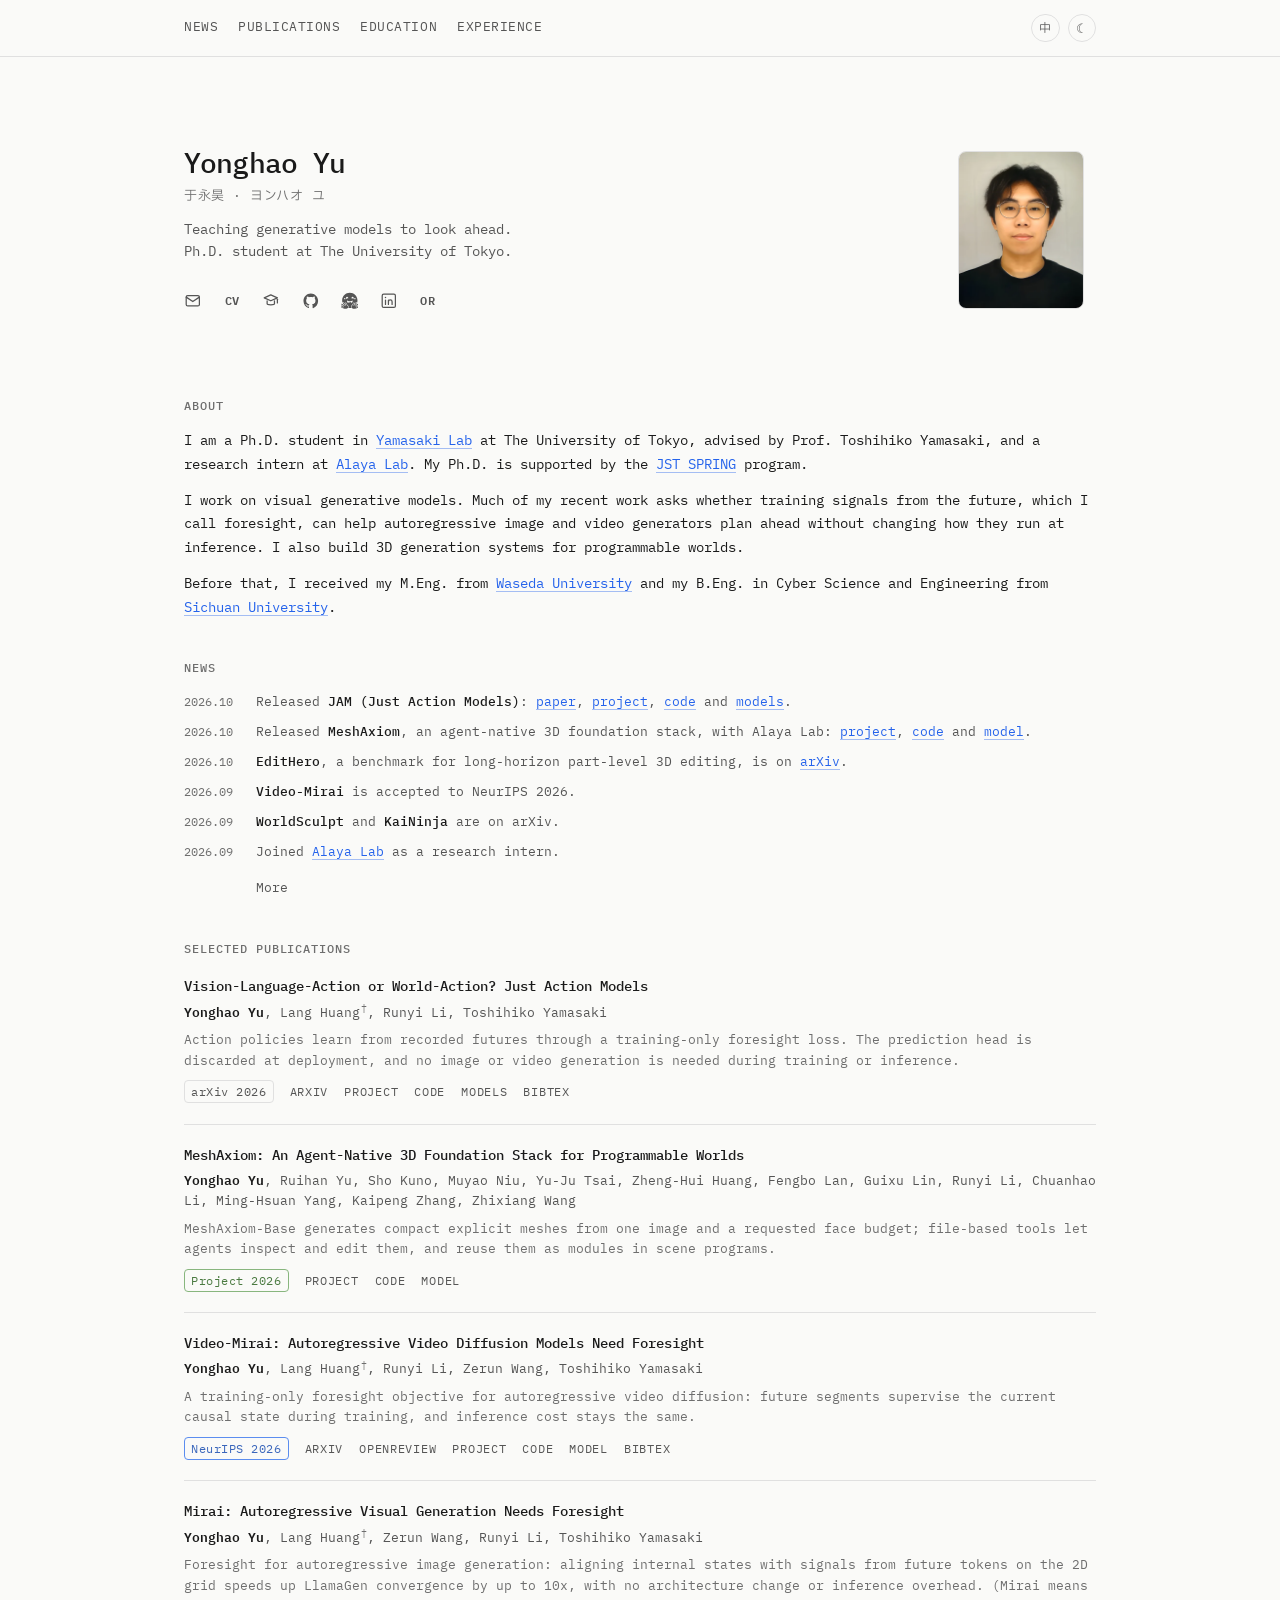
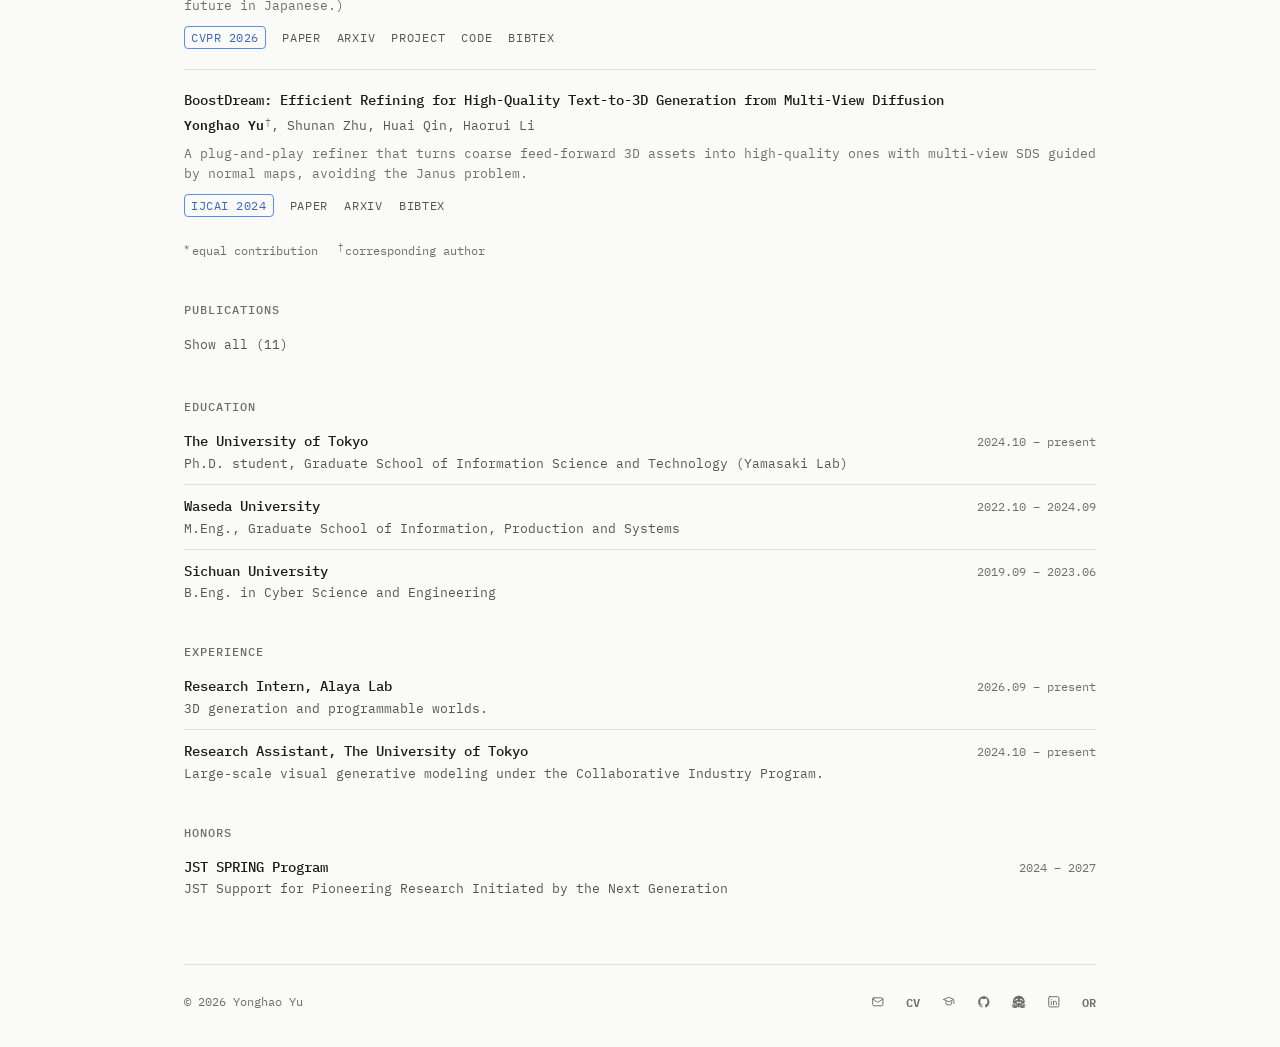
==== index.html @ 9832b2e3 "Update CV with JAM and website link, add LinkedIn and simplify navigation" ====
<!doctype html>
<html lang="en">
<head>
  <meta charset="utf-8">
  <meta name="viewport" content="width=device-width, initial-scale=1">
  <meta name="format-detection" content="telephone=no">
  <title data-zh="于永昊 Yonghao Yu">Yonghao Yu</title>
  <meta name="description" content="Ph.D. student at The University of Tokyo. Visual generative models: autoregressive image and video generation with foresight, and 3D generation." data-zh="东京大学博士生，研究视觉生成模型：带 foresight 的自回归图像与视频生成，以及 3D 生成。">
  <meta name="theme-color" content="#fafaf8">
  <script>
    /* Pre-paint: theme and language are applied before the first render, so neither flashes.
       Language: English by default; ?lang=zh or ?lang=en overrides and is remembered. */
    (function (root, w) {
      var store = null;
      try { store = w.localStorage; } catch (e) {}
      function get(k) { try { return store ? store.getItem(k) : null; } catch (e) { return null; } }
      function put(k, v) { try { if (store) store.setItem(k, v); } catch (e) {} }
      root.classList.add('js');
      var theme = get('theme');
      if (theme !== 'dark' && theme !== 'light') {
        theme = w.matchMedia && w.matchMedia('(prefers-color-scheme: dark)').matches ? 'dark' : 'light';
      }
      root.setAttribute('data-theme', theme);
      var tc = document.querySelector('meta[name="theme-color"]');
      if (tc) tc.setAttribute('content', theme === 'dark' ? '#121212' : '#fafaf8');
      function swap(el, attr) {
        if (!el || !el.hasAttribute('data-zh')) return null;
        if (!el.hasAttribute('data-en')) el.setAttribute('data-en', attr ? el.getAttribute(attr) : el.textContent);
        return el;
      }
      function applyLang(l) {
        l = l === 'zh' ? 'zh' : 'en';
        root.setAttribute('data-lang', l);
        root.setAttribute('lang', l === 'zh' ? 'zh-Hans' : 'en');
        var title = swap(document.querySelector('title'));
        if (title) document.title = title.getAttribute('data-' + l);
        var desc = swap(document.querySelector('meta[name="description"]'), 'content');
        if (desc) desc.setAttribute('content', desc.getAttribute('data-' + l));
        if (l === 'zh' && !document.getElementById('font-zh')) {
          var link = document.createElement('link');
          link.id = 'font-zh';
          link.rel = 'stylesheet';
          link.href = 'https://fonts.googleapis.com/css2?family=Noto+Sans+SC:wght@400;500&display=swap';
          document.head.appendChild(link);
        }
        return l;
      }
      var q = null;
      try { q = new URLSearchParams(w.location.search).get('lang'); } catch (e) {}
      if (q === 'zh' || q === 'en') put('lang', q);
      applyLang(q === 'zh' || q === 'en' ? q : get('lang'));
      w.__site = { get: get, put: put, applyLang: applyLang };
    })(document.documentElement, window);
  </script>
  <meta name="author" content="Yonghao Yu">
  <link rel="canonical" href="https://y0urOy.github.io/">
  <link rel="alternate" hreflang="en" href="https://y0urOy.github.io/">
  <link rel="alternate" hreflang="zh-Hans" href="https://y0urOy.github.io/?lang=zh">
  <link rel="alternate" hreflang="x-default" href="https://y0urOy.github.io/">
  <meta property="og:type" content="profile">
  <meta property="profile:first_name" content="Yonghao">
  <meta property="profile:last_name" content="Yu">
  <meta property="og:site_name" content="Yonghao Yu">
  <meta property="og:title" content="Yonghao Yu">
  <meta property="og:description" content="Ph.D. student at The University of Tokyo. Visual generative models: autoregressive image and video generation with foresight, and 3D generation.">
  <meta property="og:url" content="https://y0urOy.github.io/">
  <meta property="og:image" content="https://y0urOy.github.io/assets/img/og.png">
  <meta property="og:image:width" content="1200">
  <meta property="og:image:height" content="630">
  <meta property="og:image:alt" content="Yonghao Yu: Teaching generative models to look ahead.">
  <meta property="og:locale" content="en_US">
  <meta property="og:locale:alternate" content="zh_CN">
  <meta name="twitter:card" content="summary_large_image">
  <meta name="twitter:title" content="Yonghao Yu">
  <meta name="twitter:description" content="Ph.D. student at The University of Tokyo. Visual generative models: autoregressive image and video generation with foresight, and 3D generation.">
  <meta name="twitter:image" content="https://y0urOy.github.io/assets/img/og.png">
  <link rel="icon" type="image/svg+xml" href="favicon.svg">
  <link rel="apple-touch-icon" href="assets/img/apple-touch-icon.png">
  <link rel="preconnect" href="https://fonts.googleapis.com">
  <link rel="preconnect" href="https://fonts.gstatic.com" crossorigin>
  <!-- Web fonts load without blocking the first paint (Google Fonts can be slow or blocked in some regions). -->
  <link rel="preload" as="style" href="https://fonts.googleapis.com/css2?family=IBM+Plex+Mono:wght@400;500;600&amp;display=swap" onload="this.onload=null;this.rel='stylesheet'">
  <link rel="preload" as="style" href="https://fonts.googleapis.com/css2?family=IBM+Plex+Sans+JP&amp;text=%E4%BA%8E%E6%B0%B8%E6%98%8A%E3%83%A8%E3%83%B3%E3%83%8F%E3%82%AA%E3%83%A6%E4%B8%AD&amp;display=swap" onload="this.onload=null;this.rel='stylesheet'">
  <noscript><link rel="stylesheet" href="https://fonts.googleapis.com/css2?family=IBM+Plex+Mono:wght@400;500;600&amp;display=swap"><link rel="stylesheet" href="https://fonts.googleapis.com/css2?family=IBM+Plex+Sans+JP&amp;text=%E4%BA%8E%E6%B0%B8%E6%98%8A%E3%83%A8%E3%83%B3%E3%83%8F%E3%82%AA%E3%83%A6%E4%B8%AD&amp;display=swap"></noscript>
  <link rel="stylesheet" href="assets/css/site.css">
  <script src="assets/js/site.js" defer></script>
  <script type="application/ld+json">
  {
    "@context": "https://schema.org",
    "@type": "Person",
    "name": "Yonghao Yu",
    "alternateName": [
      "于永昊",
      "ヨンハオ ユ"
    ],
    "url": "https://y0urOy.github.io/",
    "image": "https://y0urOy.github.io/assets/img/photo.webp",
    "email": "mailto:yuyonghao@g.ecc.u-tokyo.ac.jp",
    "jobTitle": "Ph.D. student",
    "description": "Ph.D. student at The University of Tokyo. Visual generative models: autoregressive image and video generation with foresight, and 3D generation.",
    "affiliation": [
      {
        "@type": "CollegeOrUniversity",
        "name": "The University of Tokyo",
        "url": "https://www.u-tokyo.ac.jp/en/"
      },
      {
        "@type": "Organization",
        "name": "Alaya Lab",
        "url": "https://alayalab.ai/"
      }
    ],
    "alumniOf": [
      {
        "@type": "CollegeOrUniversity",
        "name": "Waseda University",
        "url": "https://www.waseda.jp/top/en/"
      },
      {
        "@type": "CollegeOrUniversity",
        "name": "Sichuan University",
        "url": "https://www.scu.edu.cn/"
      }
    ],
    "knowsAbout": [
      "Autoregressive image and video generation",
      "foresight",
      "3D generation"
    ],
    "sameAs": [
      "https://scholar.google.com/citations?user=lwuwuAYAAAAJ&hl=en",
      "https://github.com/y0urOy",
      "https://openreview.net/profile?id=~Yonghao_Yu2",
      "https://huggingface.co/y0urOy",
      "https://orcid.org/0000-0003-1810-3289",
      "https://www.linkedin.com/in/yonghao-yu-19061420b/"
    ]
  }
  </script>
</head>
<body>
  <svg class="sr-only" aria-hidden="true" focusable="false" xmlns="http://www.w3.org/2000/svg">
    <symbol id="i-mail" viewBox="0 0 24 24"><g fill="none" stroke="currentColor" stroke-width="1.7" stroke-linecap="round" stroke-linejoin="round"><rect x="3" y="5" width="18" height="14" rx="2" ry="2"/><path d="M3 7l9 6 9-6"/></g></symbol>
    <symbol id="i-linkedin" viewBox="0 0 24 24"><g fill="none" stroke="currentColor" stroke-width="1.7" stroke-linecap="round" stroke-linejoin="round"><rect x="3" y="3" width="18" height="18" rx="2"/><path d="M7.5 11v6M11.5 17v-6M11.5 13.2c0-3.1 5-3.1 5 0V17"/></g><circle cx="7.5" cy="7.5" r="1" fill="currentColor"/></symbol>
    <symbol id="i-scholar" viewBox="0 0 24 24"><g fill="none" stroke="currentColor" stroke-width="1.7" stroke-linecap="round" stroke-linejoin="round"><path d="M3 8l9-4 9 4-9 4-9-4Z"/><path d="M7 12v4c0 2 10 2 10 0v-4"/><path d="M21 10v5"/></g></symbol>
    <symbol id="i-github" viewBox="0 0 24 24"><path fill="currentColor" d="M12 2C6.48 2 2 6.58 2 12.26c0 4.5 2.87 8.32 6.84 9.67.5.1.68-.22.68-.48 0-.24-.01-.87-.01-1.71-2.78.62-3.37-1.37-3.37-1.37-.45-1.17-1.11-1.48-1.11-1.48-.91-.64.07-.63.07-.63 1 .07 1.53 1.05 1.53 1.05.9 1.57 2.36 1.12 2.94.86.09-.67.35-1.12.63-1.38-2.22-.26-4.56-1.14-4.56-5.07 0-1.12.38-2.04 1.02-2.76-.1-.26-.45-1.3.1-2.71 0 0 .84-.27 2.75 1.03.8-.23 1.65-.34 2.5-.34.85 0 1.7.12 2.5.34 1.9-1.3 2.74-1.03 2.74-1.03.55 1.41.2 2.45.1 2.71.64.72 1.02 1.64 1.02 2.76 0 3.94-2.34 4.81-4.57 5.06.36.32.68.95.68 1.92 0 1.39-.01 2.5-.01 2.84 0 .26.18.59.69.48 3.97-1.35 6.84-5.17 6.84-9.67C22 6.58 17.52 2 12 2Z"/></symbol>
    <symbol id="i-hf" viewBox="0 0 24 24"><path fill="currentColor" d="M12.025 1.13c-5.77 0-10.449 4.647-10.449 10.378 0 1.112.178 2.181.503 3.185.064-.222.203-.444.416-.577a.96.96 0 0 1 .524-.15c.293 0 .584.124.84.284.278.173.48.408.71.694.226.282.458.611.684.951v-.014c.017-.324.106-.622.264-.874s.403-.487.762-.543c.3-.047.596.06.787.203s.31.313.4.467c.15.257.212.468.233.542.01.026.653 1.552 1.657 2.54.616.605 1.01 1.223 1.082 1.912.055.537-.096 1.059-.38 1.572.637.121 1.294.187 1.967.187.657 0 1.298-.063 1.921-.178-.287-.517-.44-1.041-.384-1.581.07-.69.465-1.307 1.081-1.913 1.004-.987 1.647-2.513 1.657-2.539.021-.074.083-.285.233-.542.09-.154.208-.323.4-.467a1.08 1.08 0 0 1 .787-.203c.359.056.604.29.762.543s.247.55.265.874v.015c.225-.34.457-.67.683-.952.23-.286.432-.52.71-.694.257-.16.547-.284.84-.285a.97.97 0 0 1 .524.151c.228.143.373.388.43.625l.006.04a10.3 10.3 0 0 0 .534-3.273c0-5.731-4.678-10.378-10.449-10.378M8.327 6.583a1.5 1.5 0 0 1 .713.174 1.487 1.487 0 0 1 .617 2.013c-.183.343-.762-.214-1.102-.094-.38.134-.532.914-.917.71a1.487 1.487 0 0 1 .69-2.803m7.486 0a1.487 1.487 0 0 1 .689 2.803c-.385.204-.536-.576-.916-.71-.34-.12-.92.437-1.103.094a1.487 1.487 0 0 1 .617-2.013 1.5 1.5 0 0 1 .713-.174m-10.68 1.55a.96.96 0 1 1 0 1.921.96.96 0 0 1 0-1.92m13.838 0a.96.96 0 1 1 0 1.92.96.96 0 0 1 0-1.92M8.489 11.458c.588.01 1.965 1.157 3.572 1.164 1.607-.007 2.984-1.155 3.572-1.164.196-.003.305.12.305.454 0 .886-.424 2.328-1.563 3.202-.22-.756-1.396-1.366-1.63-1.32q-.011.001-.02.006l-.044.026-.01.008-.03.024q-.018.017-.035.036l-.032.04a1 1 0 0 0-.058.09l-.014.025q-.049.088-.11.19a1 1 0 0 1-.083.116 1.2 1.2 0 0 1-.173.18q-.035.029-.075.058a1.3 1.3 0 0 1-.251-.243 1 1 0 0 1-.076-.107c-.124-.193-.177-.363-.337-.444-.034-.016-.104-.008-.2.022q-.094.03-.216.087-.06.028-.125.063l-.13.074q-.067.04-.136.086a3 3 0 0 0-.135.096 3 3 0 0 0-.26.219 2 2 0 0 0-.12.121 2 2 0 0 0-.106.128l-.002.002a2 2 0 0 0-.09.132l-.001.001a1.2 1.2 0 0 0-.105.212q-.013.036-.024.073c-1.139-.875-1.563-2.317-1.563-3.203 0-.334.109-.457.305-.454m.836 10.354c.824-1.19.766-2.082-.365-3.194-1.13-1.112-1.789-2.738-1.789-2.738s-.246-.945-.806-.858-.97 1.499.202 2.362c1.173.864-.233 1.45-.685.64-.45-.812-1.683-2.896-2.322-3.295s-1.089-.175-.938.647 2.822 2.813 2.562 3.244-1.176-.506-1.176-.506-2.866-2.567-3.49-1.898.473 1.23 2.037 2.16c1.564.932 1.686 1.178 1.464 1.53s-3.675-2.511-4-1.297c-.323 1.214 3.524 1.567 3.287 2.405-.238.839-2.71-1.587-3.216-.642-.506.946 3.49 2.056 3.522 2.064 1.29.33 4.568 1.028 5.713-.624m5.349 0c-.824-1.19-.766-2.082.365-3.194 1.13-1.112 1.789-2.738 1.789-2.738s.246-.945.806-.858.97 1.499-.202 2.362c-1.173.864.233 1.45.685.64.451-.812 1.683-2.896 2.322-3.295s1.089-.175.938.647-2.822 2.813-2.562 3.244 1.176-.506 1.176-.506 2.866-2.567 3.49-1.898-.473 1.23-2.037 2.16c-1.564.932-1.686 1.178-1.464 1.53s3.675-2.511 4-1.297c.323 1.214-3.524 1.567-3.287 2.405.238.839 2.71-1.587 3.216-.642.506.946-3.49 2.056-3.522 2.064-1.29.33-4.568 1.028-5.713-.624"/></symbol>
  </svg>
  <a class="skip-link" href="#content"><span data-lang-en>Skip to content</span><span data-lang-zh>跳到正文</span></a>

  <header class="site-header">
    <nav class="site-nav">
      <div class="site-nav__links">
        <a href="#news"><span data-lang-en>News</span><span data-lang-zh>动态</span></a>
        <a href="#publications"><span data-lang-en><span class="nav-full">Publications</span><span class="nav-short">Papers</span></span><span data-lang-zh>论文</span></a>
        <a href="#education"><span data-lang-en>Education</span><span data-lang-zh>教育</span></a>
        <a href="#experience"><span data-lang-en>Experience</span><span data-lang-zh>经历</span></a>
      </div>
      <div class="site-nav__toggles js-only">
        <button class="toggle lang-toggle" id="lang-toggle" type="button" lang="zh-Hans" aria-label="切换到中文"
                data-label-en="切换到中文" data-label-zh="Switch to English"><span data-lang-en aria-hidden="true">中</span><span data-lang-zh aria-hidden="true">EN</span></button>
        <button class="toggle theme-toggle" id="theme-toggle" type="button" aria-label="Switch to dark theme"
                data-label-dark-en="Switch to dark theme" data-label-dark-zh="切换到深色模式"
                data-label-light-en="Switch to light theme" data-label-light-zh="切换到浅色模式"><span class="theme-toggle__moon" aria-hidden="true">&#x263E;</span><span class="theme-toggle__sun" aria-hidden="true">&#x2609;</span></button>
      </div>
    </nav>
  </header>

  <main id="content" class="site-main">
    <section class="landing-hero" aria-labelledby="name">
      <div class="landing-hero__text">
        <h1 class="landing-hero__name" id="name" translate="no"><span data-lang-en>Yonghao Yu</span><span data-lang-zh>于永昊</span></h1>
        <p class="landing-hero__native" translate="no"><span data-lang-en><span lang="zh-Hans">于永昊</span> · </span><span data-lang-zh><span lang="en">Yonghao Yu</span> · </span><span lang="ja">ヨンハオ ユ</span></p>
        <p class="landing-hero__subtitle" data-lang-en>Teaching generative models to look ahead.</p>
        <p class="landing-hero__subtitle" data-lang-zh>让生成模型学会向前看。</p>
        <p class="landing-hero__subtitle" data-lang-en>Ph.D. student at The University of Tokyo.</p>
        <p class="landing-hero__subtitle" data-lang-zh>东京大学博士生。</p>
        <ul class="icon-row landing-hero__links">
          <li><a class="icon-link" href="mailto:yuyonghao@g.ecc.u-tokyo.ac.jp" title="Email" data-title-en="Email" data-title-zh="邮箱"><svg aria-hidden="true" focusable="false"><use href="#i-mail"></use></svg><span class="sr-only" data-lang-en>Email</span><span class="sr-only" data-lang-zh>邮箱</span></a></li>
          <li><a class="icon-link" href="cv.pdf" title="CV (PDF)" data-title-en="CV (PDF)" data-title-zh="简历（PDF）" type="application/pdf" hreflang="en"><span class="icon-text" aria-hidden="true">CV</span><span class="sr-only" data-lang-en>CV</span><span class="sr-only" data-lang-zh>简历</span></a></li>
          <li><a class="icon-link" href="https://scholar.google.com/citations?user=lwuwuAYAAAAJ&amp;hl=en" rel="me" title="Google Scholar"><svg aria-hidden="true" focusable="false"><use href="#i-scholar"></use></svg><span class="sr-only">Google Scholar</span></a></li>
          <li><a class="icon-link" href="https://github.com/y0urOy" rel="me" title="GitHub"><svg aria-hidden="true" focusable="false"><use href="#i-github"></use></svg><span class="sr-only">GitHub</span></a></li>
          <li><a class="icon-link" href="https://huggingface.co/y0urOy" rel="me" title="Hugging Face"><svg aria-hidden="true" focusable="false"><use href="#i-hf"></use></svg><span class="sr-only">Hugging Face</span></a></li>
          <li><a class="icon-link" href="https://www.linkedin.com/in/yonghao-yu-19061420b/" rel="me" title="LinkedIn" data-title-en="LinkedIn" data-title-zh="领英"><svg aria-hidden="true" focusable="false"><use href="#i-linkedin"></use></svg><span class="sr-only" data-lang-en>LinkedIn</span><span class="sr-only" data-lang-zh>领英</span></a></li>
          <li><a class="icon-link" href="https://openreview.net/profile?id=~Yonghao_Yu2" rel="me" title="OpenReview"><span class="icon-text" aria-hidden="true">OR</span><span class="sr-only">OpenReview</span></a></li>
        </ul>
      </div>
      <img class="landing-hero__photo" src="assets/img/photo.webp" alt="Yonghao Yu" translate="no" width="512" height="640" decoding="async" fetchpriority="high">
    </section>

    <section class="landing-section" id="about" aria-labelledby="about-h">
      <h2 class="section-label" id="about-h"><span data-lang-en>About</span><span data-lang-zh>简介</span></h2>
      <div class="bio">
        <p data-lang-en>I am a Ph.D. student in <a href="https://www.cvm.t.u-tokyo.ac.jp/en/">Yamasaki Lab</a> at The University of Tokyo, advised by Prof. Toshihiko Yamasaki, and a research intern at <a href="https://alayalab.ai/" translate="no">Alaya Lab</a>. My Ph.D. is supported by the <a href="https://www.jst.go.jp/jisedai/spring/en/">JST SPRING</a> program.</p>
        <p data-lang-zh>我是东京大学<a href="https://www.cvm.t.u-tokyo.ac.jp/en/">山崎研究室（Yamasaki Lab）</a>的博士生，导师是山崎俊彦（Toshihiko Yamasaki）教授，同时在 <a href="https://alayalab.ai/" translate="no">Alaya Lab</a> 担任研究实习生。我的博士研究由 <a href="https://www.jst.go.jp/jisedai/spring/en/">JST SPRING</a> 项目资助。</p>
        <p data-lang-en>I work on visual generative models. Much of my recent work asks whether training signals from the future, which I call foresight, can help autoregressive image and video generators plan ahead without changing how they run at inference. I also build 3D generation systems for programmable worlds.</p>
        <p data-lang-zh>我的研究方向是视觉生成模型。近期的工作主要围绕一个问题：来自未来的训练信号（我称之为 foresight，即“预见”）能否帮助自回归图像和视频生成模型提前规划，同时不改变推理方式。我也在做面向可编程世界的 3D 生成系统。</p>
        <p data-lang-en>Before that, I received my M.Eng. from <a href="https://www.waseda.jp/fsci/gips/en/">Waseda University</a> and my B.Eng. in Cyber Science and Engineering from <a href="https://www.scu.edu.cn/">Sichuan University</a>.</p>
        <p data-lang-zh>此前，我在<a href="https://www.waseda.jp/fsci/gips/en/">早稻田大学</a>获得工学硕士学位，在<a href="https://www.scu.edu.cn/">四川大学</a>获得网络空间安全专业工学学士学位。</p>
      </div>
    </section>

    <section class="landing-section" id="news" aria-labelledby="news-h">
      <h2 class="section-label" id="news-h"><span data-lang-en>News</span><span data-lang-zh>动态</span></h2>
      <ul class="news-list" id="news-list">
        <li class="news-item">
          <time datetime="2026-10-28">2026.10</time>
          <p data-lang-en>Released <b translate="no">JAM (Just Action Models)</b>: <a href="https://arxiv.org/abs/2610.37219">paper</a>, <a href="https://y0uroy.github.io/JAM/">project</a>, <a href="https://github.com/y0urOy/JAM">code</a> and <a href="https://huggingface.co/y0urOy/JAM">models</a>.</p>
          <p data-lang-zh>发布 <b translate="no">JAM（Just Action Models）</b>：<a href="https://arxiv.org/abs/2610.37219">论文</a>、<a href="https://y0uroy.github.io/JAM/">项目主页</a>、<a href="https://github.com/y0urOy/JAM">代码</a>和<a href="https://huggingface.co/y0urOy/JAM">模型</a>。</p>
        </li>
        <li class="news-item">
          <time datetime="2026-10">2026.10</time>
          <p data-lang-en>Released <b translate="no">MeshAxiom</b>, an agent-native 3D foundation stack, with <span translate="no">Alaya Lab</span>: <a href="https://alaya-lab.github.io/MeshAxiom/">project</a>, <a href="https://github.com/AlayaLab/MeshAxiom">code</a> and <a href="https://huggingface.co/AlayaLab/MeshAxiom-Base">model</a>.</p>
          <p data-lang-zh>与 Alaya Lab 发布 <b translate="no">MeshAxiom</b>，一个智能体原生（agent-native）的 3D 基础技术栈：<a href="https://alaya-lab.github.io/MeshAxiom/">项目主页</a>、<a href="https://github.com/AlayaLab/MeshAxiom">代码</a>和<a href="https://huggingface.co/AlayaLab/MeshAxiom-Base">模型</a>。</p>
        </li>
        <li class="news-item">
          <time datetime="2026-10">2026.10</time>
          <p data-lang-en><b translate="no">EditHero</b>, a benchmark for long-horizon part-level 3D editing, is on <a href="https://arxiv.org/abs/2610.02298">arXiv</a>.</p>
          <p data-lang-zh><b translate="no">EditHero</b>（长程部件级 3D 编辑基准）已发布在 <a href="https://arxiv.org/abs/2610.02298">arXiv</a>。</p>
        </li>
        <li class="news-item">
          <time datetime="2026-09">2026.09</time>
          <p data-lang-en><b translate="no">Video-Mirai</b> is accepted to NeurIPS 2026.</p>
          <p data-lang-zh><b translate="no">Video-Mirai</b> 被 NeurIPS 2026 接收。</p>
        </li>
        <li class="news-item">
          <time datetime="2026-09">2026.09</time>
          <p data-lang-en><b translate="no">WorldSculpt</b> and <b translate="no">KaiNinja</b> are on arXiv.</p>
          <p data-lang-zh><b translate="no">WorldSculpt</b> 和 <b translate="no">KaiNinja</b> 已发布在 arXiv。</p>
        </li>
        <li class="news-item">
          <time datetime="2026-09">2026.09</time>
          <p data-lang-en>Joined <a href="https://alayalab.ai/" translate="no">Alaya Lab</a> as a research intern.</p>
          <p data-lang-zh>加入 <a href="https://alayalab.ai/" translate="no">Alaya Lab</a> 担任研究实习生。</p>
        </li>
        <li class="news-item news-item--more">
          <time datetime="2026-06">2026.06</time>
          <p data-lang-en>Released <b translate="no">Video-Mirai</b>: <a href="https://arxiv.org/abs/2606.03971">paper</a>, <a href="https://github.com/y0urOy/Video-Mirai">code</a> and <a href="https://huggingface.co/y0urOy/Video-Mirai">model</a>.</p>
          <p data-lang-zh>发布 <b translate="no">Video-Mirai</b>：<a href="https://arxiv.org/abs/2606.03971">论文</a>、<a href="https://github.com/y0urOy/Video-Mirai">代码</a>和<a href="https://huggingface.co/y0urOy/Video-Mirai">模型</a>。</p>
        </li>
        <li class="news-item news-item--more">
          <time datetime="2026-02">2026.02</time>
          <p data-lang-en><b translate="no">Mirai</b> is accepted to CVPR 2026.</p>
          <p data-lang-zh><b translate="no">Mirai</b> 被 CVPR 2026 接收。</p>
        </li>
        <li class="news-item news-item--more">
          <time datetime="2026-01">2026.01</time>
          <p data-lang-en>Released <b translate="no">Mirai</b>: <a href="https://arxiv.org/abs/2601.14671">paper</a> and <a href="https://github.com/y0urOy/Mirai">code</a>.</p>
          <p data-lang-zh>发布 <b translate="no">Mirai</b>：<a href="https://arxiv.org/abs/2601.14671">论文</a>和<a href="https://github.com/y0urOy/Mirai">代码</a>。</p>
        </li>
        <li class="news-item news-item--more">
          <time datetime="2024-10">2024.10</time>
          <p data-lang-en>Started my Ph.D. at The University of Tokyo, supported by JST SPRING.</p>
          <p data-lang-zh>进入东京大学攻读博士学位，获 JST SPRING 项目资助。</p>
        </li>
        <li class="news-item news-item--more">
          <time datetime="2024-04">2024.04</time>
          <p data-lang-en><b translate="no">BoostDream</b> is accepted to IJCAI 2024.</p>
          <p data-lang-zh><b translate="no">BoostDream</b> 被 IJCAI 2024 接收。</p>
        </li>
      </ul>
      <button class="more-btn js-only" id="news-more" type="button" aria-expanded="false" aria-controls="news-list"><span class="more-btn__more"><span data-lang-en>More</span><span data-lang-zh>更多</span></span><span class="more-btn__less"><span data-lang-en>Less</span><span data-lang-zh>收起</span></span></button>
    </section>

    <section class="landing-section" id="publications" aria-labelledby="publications-h">
      <h2 class="section-label" id="publications-h"><span data-lang-en>Selected Publications</span><span data-lang-zh>精选论文</span></h2>
      <div class="pub-group">
        <ol class="pub-list">
          <li class="pub">
            <h4 class="pub__title" lang="en" translate="no"><a href="https://y0uroy.github.io/JAM/">Vision-Language-Action or World-Action? Just Action Models</a></h4>
            <p class="pub__authors" lang="en" translate="no"><span class="me">Yonghao Yu</span>, Lang Huang<sup>†</sup>, Runyi Li, Toshihiko Yamasaki</p>
            <p class="pub__summary" data-lang-en>Action policies learn from recorded futures through a training-only foresight loss. The prediction head is discarded at deployment, and no image or video generation is needed during training or inference.</p>
            <p class="pub__summary" data-lang-zh>动作策略通过纯训练期的 foresight 损失，从记录的未来观测中学习。预测头在部署时移除，训练和推理均无需生成图像或视频。</p>
            <div class="pub__meta">
              <span class="venue" lang="en" translate="no">arXiv 2026</span>
              <div class="pub__links">
                <a href="https://arxiv.org/abs/2610.37219">arXiv</a>
                <a href="https://y0uroy.github.io/JAM/"><span data-lang-en>Project</span><span data-lang-zh>项目主页</span></a>
                <a href="https://github.com/y0urOy/JAM"><span data-lang-en>Code</span><span data-lang-zh>代码</span></a>
                <a href="https://huggingface.co/y0urOy/JAM"><span data-lang-en>Models</span><span data-lang-zh>模型</span></a>
                <button class="bib-btn js-only" type="button" aria-expanded="false" aria-controls="bib-jam">BibTeX</button>
              </div>
            </div>
            <details translate="no" class="pub__bib" id="bib-jam">
              <summary>BibTeX</summary>
              <div class="pub__bib-body"><pre lang="en"><code>@article{yu2026jam,
  title={Vision-Language-Action or World-Action? Just Action Models},
  author={Yonghao Yu and Lang Huang and Runyi Li and Toshihiko Yamasaki},
  journal={arXiv preprint arXiv:2610.37219},
  year={2026},
  url={https://arxiv.org/abs/2610.37219}
}</code></pre></div>
            </details>
          </li>
          <li class="pub">
            <h4 class="pub__title" lang="en" translate="no"><a href="https://alaya-lab.github.io/MeshAxiom/">MeshAxiom: An Agent-Native 3D Foundation Stack for Programmable Worlds</a></h4>
            <p class="pub__authors" lang="en" translate="no"><span class="me">Yonghao Yu</span>, Ruihan Yu, Sho Kuno, Muyao Niu, Yu-Ju Tsai, Zheng-Hui Huang, Fengbo Lan, Guixu Lin, Runyi Li, Chuanhao Li, Ming-Hsuan Yang, Kaipeng Zhang, Zhixiang Wang</p>
            <p class="pub__summary" data-lang-en>MeshAxiom-Base generates compact explicit meshes from one image and a requested face budget; file-based tools let agents inspect and edit them, and reuse them as modules in scene programs.</p>
            <p class="pub__summary" data-lang-zh>MeshAxiom-Base 根据一张图像和指定的面数预算生成紧凑的显式网格；基于文件的工具让智能体能够检查、编辑这些网格，并在场景程序中把它们作为模块复用。</p>
            <div class="pub__meta">
              <span class="venue venue--proj"><span data-lang-en>Project 2026</span><span data-lang-zh>项目 2026</span></span>
              <div class="pub__links">
                <a href="https://alaya-lab.github.io/MeshAxiom/"><span data-lang-en>Project</span><span data-lang-zh>项目主页</span></a>
                <a href="https://github.com/AlayaLab/MeshAxiom"><span data-lang-en>Code</span><span data-lang-zh>代码</span></a>
                <a href="https://huggingface.co/AlayaLab/MeshAxiom-Base"><span data-lang-en>Model</span><span data-lang-zh>模型</span></a>
              </div>
            </div>
          </li>
          <li class="pub">
            <h4 class="pub__title" lang="en" translate="no"><a href="https://y0urOy.github.io/Video-Mirai/">Video-Mirai: Autoregressive Video Diffusion Models Need Foresight</a></h4>
            <p class="pub__authors" lang="en" translate="no"><span class="me">Yonghao Yu</span>, Lang Huang<sup>†</sup>, Runyi Li, Zerun Wang, Toshihiko Yamasaki</p>
            <p class="pub__summary" data-lang-en>A training-only foresight objective for autoregressive video diffusion: future segments supervise the current causal state during training, and inference cost stays the same.</p>
            <p class="pub__summary" data-lang-zh>面向自回归视频扩散模型的纯训练期 foresight 目标：训练时用未来片段监督当前的因果状态，推理开销保持不变。</p>
            <div class="pub__meta">
              <span class="venue venue--pub" lang="en" translate="no">NeurIPS 2026</span>
              <div class="pub__links">
                <a href="https://arxiv.org/abs/2606.03971">arXiv</a>
                <a href="https://openreview.net/forum?id=0Oqbkn7POo">OpenReview</a>
                <a href="https://y0urOy.github.io/Video-Mirai/"><span data-lang-en>Project</span><span data-lang-zh>项目主页</span></a>
                <a href="https://github.com/y0urOy/Video-Mirai"><span data-lang-en>Code</span><span data-lang-zh>代码</span></a>
                <a href="https://huggingface.co/y0urOy/Video-Mirai"><span data-lang-en>Model</span><span data-lang-zh>模型</span></a>
                <button class="bib-btn js-only" type="button" aria-expanded="false" aria-controls="bib-video-mirai">BibTeX</button>
              </div>
            </div>
            <details translate="no" class="pub__bib" id="bib-video-mirai">
              <summary>BibTeX</summary>
              <div class="pub__bib-body"><pre lang="en"><code>@inproceedings{yu2026videomirai,
  title     = {Video-Mirai: Autoregressive Video Diffusion Models Need Foresight},
  author    = {Yu, Yonghao and Huang, Lang and Li, Runyi and Wang, Zerun and Yamasaki, Toshihiko},
  booktitle = {Advances in Neural Information Processing Systems (NeurIPS)},
  year      = {2026}
}</code></pre></div>
            </details>
          </li>
          <li class="pub">
            <h4 class="pub__title" lang="en" translate="no"><a href="https://y0urOy.github.io/Mirai/">Mirai: Autoregressive Visual Generation Needs Foresight</a></h4>
            <p class="pub__authors" lang="en" translate="no"><span class="me">Yonghao Yu</span>, Lang Huang<sup>†</sup>, Zerun Wang, Runyi Li, Toshihiko Yamasaki</p>
            <p class="pub__summary" data-lang-en>Foresight for autoregressive image generation: aligning internal states with signals from future tokens on the 2D grid speeds up LlamaGen convergence by up to 10x, with no architecture change or inference overhead. (Mirai means future in Japanese.)</p>
            <p class="pub__summary" data-lang-zh>为自回归图像生成引入 foresight：在二维网格上把内部状态与来自未来 token 的信号对齐，使 LlamaGen 的收敛最多加快 10 倍，且无需改动架构、不增加推理开销。（Mirai 在日语中意为“未来”。）</p>
            <div class="pub__meta">
              <span class="venue venue--pub" lang="en" translate="no">CVPR 2026</span>
              <div class="pub__links">
                <a href="https://openaccess.thecvf.com/content/CVPR2026/html/Yu_Mirai_Autoregressive_Visual_Generation_Needs_Foresight_CVPR_2026_paper.html"><span data-lang-en>Paper</span><span data-lang-zh>论文</span></a>
                <a href="https://arxiv.org/abs/2601.14671">arXiv</a>
                <a href="https://y0urOy.github.io/Mirai/"><span data-lang-en>Project</span><span data-lang-zh>项目主页</span></a>
                <a href="https://github.com/y0urOy/Mirai"><span data-lang-en>Code</span><span data-lang-zh>代码</span></a>
                <button class="bib-btn js-only" type="button" aria-expanded="false" aria-controls="bib-mirai">BibTeX</button>
              </div>
            </div>
            <details translate="no" class="pub__bib" id="bib-mirai">
              <summary>BibTeX</summary>
              <div class="pub__bib-body"><pre lang="en"><code>@InProceedings{Yu_2026_CVPR,
    author    = {Yu, Yonghao and Huang, Lang and Wang, Zerun and Li, Runyi and Yamasaki, Toshihiko},
    title     = {Mirai: Autoregressive Visual Generation Needs Foresight},
    booktitle = {Proceedings of the IEEE/CVF Conference on Computer Vision and Pattern Recognition (CVPR)},
    month     = {June},
    year      = {2026},
    pages     = {30511-30520}
}</code></pre></div>
            </details>
          </li>
          <li class="pub">
            <h4 class="pub__title" lang="en" translate="no"><a href="https://www.ijcai.org/proceedings/2024/598">BoostDream: Efficient Refining for High-Quality Text-to-3D Generation from Multi-View Diffusion</a></h4>
            <p class="pub__authors" lang="en" translate="no"><span class="me">Yonghao Yu</span><sup>†</sup>, Shunan Zhu, Huai Qin, Haorui Li</p>
            <p class="pub__summary" data-lang-en>A plug-and-play refiner that turns coarse feed-forward 3D assets into high-quality ones with multi-view SDS guided by normal maps, avoiding the Janus problem.</p>
            <p class="pub__summary" data-lang-zh>一个即插即用的精炼方法，借助法线图引导的多视角 SDS，把前馈生成的粗糙 3D 资产提升为高质量资产，并避免 Janus 问题。</p>
            <div class="pub__meta">
              <span class="venue venue--pub" lang="en" translate="no">IJCAI 2024</span>
              <div class="pub__links">
                <a href="https://www.ijcai.org/proceedings/2024/598"><span data-lang-en>Paper</span><span data-lang-zh>论文</span></a>
                <a href="https://arxiv.org/abs/2401.16764">arXiv</a>
                <button class="bib-btn js-only" type="button" aria-expanded="false" aria-controls="bib-boostdream">BibTeX</button>
              </div>
            </div>
            <details translate="no" class="pub__bib" id="bib-boostdream">
              <summary>BibTeX</summary>
              <div class="pub__bib-body"><pre lang="en"><code>@inproceedings{ijcai2024p598,
  title     = {BoostDream: Efficient Refining for High-Quality Text-to-3D Generation from Multi-View Diffusion},
  author    = {Yu, Yonghao and Zhu, Shunan and Qin, Huai and Li, Haorui},
  booktitle = {Proceedings of the Thirty-Third International Joint Conference on
               Artificial Intelligence, {IJCAI-24}},
  publisher = {International Joint Conferences on Artificial Intelligence Organization},
  editor    = {Kate Larson},
  pages     = {5407--5415},
  year      = {2024},
  month     = {8},
  note      = {Main Track},
  doi       = {10.24963/ijcai.2024/598},
  url       = {https://doi.org/10.24963/ijcai.2024/598},
}</code></pre></div>
            </details>
          </li>
        </ol>
      </div>
      <p class="pub-legend" data-lang-en><span><sup>*</sup>equal contribution</span><span><sup>†</sup>corresponding author</span></p>
      <p class="pub-legend" data-lang-zh><span><sup>*</sup>同等贡献</span><span><sup>†</sup>通讯作者</span></p>
    </section>

    <section class="landing-section" id="more-publications" aria-labelledby="more-publications-h">
      <h2 class="section-label" id="more-publications-h"><span data-lang-en>Publications</span><span data-lang-zh>论文</span></h2>
      <details class="pub-all">
        <summary class="more-btn pub-all__toggle"><span class="pub-all__closed"><span data-lang-en>Show all (11)</span><span data-lang-zh>展开全部（11 篇）</span></span><span class="pub-all__open"><span data-lang-en>Hide</span><span data-lang-zh>收起</span></span></summary>
        <div class="pub-years">
          <div class="pub-year">
            <h3 class="pub-year__label">2026</h3>
            <ol class="pub-list">
              <li class="pub pub--compact">
                <h4 class="pub__title" lang="en" translate="no"><a href="https://y0uroy.github.io/JAM/">Vision-Language-Action or World-Action? Just Action Models</a></h4>
                <p class="pub__authors" lang="en" translate="no"><span class="me">Yonghao Yu</span>, Lang Huang<sup>†</sup>, Runyi Li, Toshihiko Yamasaki</p>
                <p class="pub__summary" data-lang-en>Action policies learn from recorded futures through a training-only foresight loss. The prediction head is discarded at deployment, and no image or video generation is needed during training or inference.</p>
                <p class="pub__summary" data-lang-zh>动作策略通过纯训练期的 foresight 损失，从记录的未来观测中学习。预测头在部署时移除，训练和推理均无需生成图像或视频。</p>
                <div class="pub__meta">
                  <span class="venue" lang="en" translate="no">arXiv 2026</span>
                  <div class="pub__links">
                    <a href="https://arxiv.org/abs/2610.37219">arXiv</a>
                    <a href="https://y0uroy.github.io/JAM/"><span data-lang-en>Project</span><span data-lang-zh>项目主页</span></a>
                    <a href="https://github.com/y0urOy/JAM"><span data-lang-en>Code</span><span data-lang-zh>代码</span></a>
                    <a href="https://huggingface.co/y0urOy/JAM"><span data-lang-en>Models</span><span data-lang-zh>模型</span></a>
                    <button class="bib-btn js-only" type="button" aria-expanded="false" aria-controls="bib-jam-all">BibTeX</button>
                  </div>
                </div>
                <details translate="no" class="pub__bib" id="bib-jam-all">
                  <summary>BibTeX</summary>
                  <div class="pub__bib-body"><pre lang="en"><code>@article{yu2026jam,
  title={Vision-Language-Action or World-Action? Just Action Models},
  author={Yonghao Yu and Lang Huang and Runyi Li and Toshihiko Yamasaki},
  journal={arXiv preprint arXiv:2610.37219},
  year={2026},
  url={https://arxiv.org/abs/2610.37219}
}</code></pre></div>
                </details>
              </li>
              <li class="pub pub--compact">
                <h4 class="pub__title" lang="en" translate="no"><a href="https://alaya-lab.github.io/MeshAxiom/">MeshAxiom: An Agent-Native 3D Foundation Stack for Programmable Worlds</a></h4>
                <p class="pub__authors" lang="en" translate="no"><span class="me">Yonghao Yu</span>, Ruihan Yu, Sho Kuno, Muyao Niu, Yu-Ju Tsai, Zheng-Hui Huang, Fengbo Lan, Guixu Lin, Runyi Li, Chuanhao Li, Ming-Hsuan Yang, Kaipeng Zhang, Zhixiang Wang</p>
                <p class="pub__summary" data-lang-en>MeshAxiom-Base generates compact explicit meshes from one image and a requested face budget; file-based tools let agents inspect and edit them, and reuse them as modules in scene programs.</p>
                <p class="pub__summary" data-lang-zh>MeshAxiom-Base 根据一张图像和指定的面数预算生成紧凑的显式网格；基于文件的工具让智能体能够检查、编辑这些网格，并在场景程序中把它们作为模块复用。</p>
                <div class="pub__meta">
                  <span class="venue venue--proj"><span data-lang-en>Project 2026</span><span data-lang-zh>项目 2026</span></span>
                  <div class="pub__links">
                    <a href="https://alaya-lab.github.io/MeshAxiom/"><span data-lang-en>Project</span><span data-lang-zh>项目主页</span></a>
                    <a href="https://github.com/AlayaLab/MeshAxiom"><span data-lang-en>Code</span><span data-lang-zh>代码</span></a>
                    <a href="https://huggingface.co/AlayaLab/MeshAxiom-Base"><span data-lang-en>Model</span><span data-lang-zh>模型</span></a>
                  </div>
                </div>
              </li>
              <li class="pub pub--compact">
                <h4 class="pub__title" lang="en" translate="no"><a href="https://alaya-lab.github.io/EditHero/">EditHero: A Benchmark for Long-Horizon Part-Level 3D Editing and Vibe Modeling</a></h4>
                <p class="pub__authors" lang="en" translate="no">Ruihan Yu<sup>*</sup>, Yu-Ju Tsai<sup>*</sup>, Muyao Niu, Runyi Li, Lian Fu, Hanqing Liu, Zheng-Hui Huang, <span class="me">Yonghao Yu</span>, Sho Kuno, Ming-Hsuan Yang<sup>†</sup>, Kaipeng Zhang<sup>†</sup>, Zhixiang Wang<sup>†</sup></p>
                <p class="pub__summary" data-lang-en>A benchmark for long-horizon, part-level 3D editing with an exact target after every edit, comparing 3D editors with LLM and VLM agents that edit meshes through code.</p>
                <p class="pub__summary" data-lang-zh>一个长程、部件级的 3D 编辑基准，每一步编辑都有精确的目标，用于比较 3D 编辑方法与通过代码编辑网格的 LLM 和 VLM 智能体。</p>
                <div class="pub__meta">
                  <span class="venue" lang="en" translate="no">arXiv 2026</span>
                  <div class="pub__links">
                    <a href="https://arxiv.org/abs/2610.02298">arXiv</a>
                    <a href="https://alaya-lab.github.io/EditHero/"><span data-lang-en>Project</span><span data-lang-zh>项目主页</span></a>
                    <a href="https://github.com/AlayaLab/EditHero"><span data-lang-en>Code</span><span data-lang-zh>代码</span></a>
                    <a href="https://huggingface.co/datasets/AlayaLab/EditHero"><span data-lang-en>Data</span><span data-lang-zh>数据</span></a>
                    <button class="bib-btn js-only" type="button" aria-expanded="false" aria-controls="bib-edithero">BibTeX</button>
                  </div>
                </div>
                <details translate="no" class="pub__bib" id="bib-edithero">
                  <summary>BibTeX</summary>
                  <div class="pub__bib-body"><pre lang="en"><code>@misc{yu2026editherobenchmarklonghorizonpartlevel,
      title={EditHero: A Benchmark for Long-Horizon Part-Level 3D Editing and Vibe Modeling},
      author={Ruihan Yu and Yu-Ju Tsai and Muyao Niu and Runyi Li and Lian Fu and Hanqing Liu and Zheng-Hui Huang and Yonghao Yu and Sho Kuno and Ming-Hsuan Yang and Kaipeng Zhang and Zhixiang Wang},
      year={2026},
      eprint={2610.02298},
      archivePrefix={arXiv},
      primaryClass={cs.CV},
      url={https://arxiv.org/abs/2610.02298},
}</code></pre></div>
                </details>
              </li>
              <li class="pub pub--compact">
                <h4 class="pub__title" lang="en" translate="no"><a href="https://alaya-lab.github.io/KaiNinja/">KaiNinja: Extending Native 3D Generators to the Part Level</a></h4>
                <p class="pub__authors" lang="en" translate="no">Ruihan Yu, Lian Fu, Muyao Niu, Zheng-hui Huang, Yu-Ju Tsai, Sho Kuno, Fengbo Lan, <span class="me">Yonghao Yu</span>, Erwin Wu, Ming-Hsuan Yang, Kaipeng Zhang<sup>†</sup>, Zhixiang Wang<sup>†</sup></p>
                <p class="pub__summary" data-lang-en>Extends a native image-to-3D generator (TRELLIS.2) to the part level, generating separate part meshes from one image without masks or a segmenter.</p>
                <p class="pub__summary" data-lang-zh>把原生的图像到 3D 生成器（TRELLIS.2）扩展到部件级，无需掩码或分割器即可从单张图像生成分离的部件网格。</p>
                <div class="pub__meta">
                  <span class="venue" lang="en" translate="no">arXiv 2026</span>
                  <div class="pub__links">
                    <a href="https://arxiv.org/abs/2609.15659">arXiv</a>
                    <a href="https://alaya-lab.github.io/KaiNinja/"><span data-lang-en>Project</span><span data-lang-zh>项目主页</span></a>
                    <button class="bib-btn js-only" type="button" aria-expanded="false" aria-controls="bib-kaininja">BibTeX</button>
                  </div>
                </div>
                <details translate="no" class="pub__bib" id="bib-kaininja">
                  <summary>BibTeX</summary>
                  <div class="pub__bib-body"><pre lang="en"><code>@misc{yu2026kaininjaextendingnative3d,
      title={KaiNinja: Extending Native 3D Generators to the Part Level},
      author={Ruihan Yu and Lian Fu and Muyao Niu and Zheng-hui Huang and Yu-Ju Tsai and Sho Kuno and Fengbo Lan and Yonghao Yu and Erwin Wu and Ming-Hsuan Yang and Kaipeng Zhang and Zhixiang Wang},
      year={2026},
      eprint={2609.15659},
      archivePrefix={arXiv},
      primaryClass={cs.GR},
      url={https://arxiv.org/abs/2609.15659},
}</code></pre></div>
                </details>
              </li>
              <li class="pub pub--compact">
                <h4 class="pub__title" lang="en" translate="no"><a href="https://alaya-lab.github.io/WorldSculpt/">WorldSculpt: Generating Compositional Worlds from Grounded Videos</a></h4>
                <p class="pub__authors" lang="en" translate="no">Muyao Niu, Jixuan He, Ruihan Yu, Lian Fu, <span class="me">Yonghao Yu</span>, Zheng-Hui Huang, Yifan Zhan, Fengbo Lan, Yongtao Ge, Yinqiang Zheng, Kaipeng Zhang<sup>†</sup>, Zhixiang Wang<sup>†</sup></p>
                <p class="pub__summary" data-lang-en>Generates cluttered scenes with hundreds of objects as individual meshes in a shared world frame by adapting a single-object 3D prior to multi-view observations.</p>
                <p class="pub__summary" data-lang-zh>把单物体 3D 先验适配到多视角观测，将包含上百个物体的杂乱场景生成为共享世界坐标系中的独立网格。</p>
                <div class="pub__meta">
                  <span class="venue" lang="en" translate="no">arXiv 2026</span>
                  <div class="pub__links">
                    <a href="https://arxiv.org/abs/2609.05416">arXiv</a>
                    <a href="https://alaya-lab.github.io/WorldSculpt/"><span data-lang-en>Project</span><span data-lang-zh>项目主页</span></a>
                    <a href="https://github.com/AlayaLab/WorldSculpt"><span data-lang-en>Code</span><span data-lang-zh>代码</span></a>
                    <a href="https://huggingface.co/AlayaLab/WorldSculpt"><span data-lang-en>Model</span><span data-lang-zh>模型</span></a>
                    <a href="https://huggingface.co/datasets/AlayaLab/Worldsculpt_data"><span data-lang-en>Data</span><span data-lang-zh>数据</span></a>
                    <button class="bib-btn js-only" type="button" aria-expanded="false" aria-controls="bib-worldsculpt">BibTeX</button>
                  </div>
                </div>
                <details translate="no" class="pub__bib" id="bib-worldsculpt">
                  <summary>BibTeX</summary>
                  <div class="pub__bib-body"><pre lang="en"><code>@misc{niu2026worldsculptgeneratingcompositionalworlds,
      title={WorldSculpt: Generating Compositional Worlds from Grounded Videos},
      author={Muyao Niu and Jixuan He and Ruihan Yu and Lian Fu and Yonghao Yu and Zheng-Hui Huang and Yifan Zhan and Fengbo Lan and Yongtao Ge and Yinqiang Zheng and Kaipeng Zhang and Zhixiang Wang},
      year={2026},
      eprint={2609.05416},
      archivePrefix={arXiv},
      primaryClass={cs.CV},
      url={https://arxiv.org/abs/2609.05416},
}</code></pre></div>
                </details>
              </li>
              <li class="pub pub--compact">
                <h4 class="pub__title" lang="en" translate="no"><a href="https://y0urOy.github.io/Video-Mirai/">Video-Mirai: Autoregressive Video Diffusion Models Need Foresight</a></h4>
                <p class="pub__authors" lang="en" translate="no"><span class="me">Yonghao Yu</span>, Lang Huang<sup>†</sup>, Runyi Li, Zerun Wang, Toshihiko Yamasaki</p>
                <p class="pub__summary" data-lang-en>A training-only foresight objective for autoregressive video diffusion: future segments supervise the current causal state during training, and inference cost stays the same.</p>
                <p class="pub__summary" data-lang-zh>面向自回归视频扩散模型的纯训练期 foresight 目标：训练时用未来片段监督当前的因果状态，推理开销保持不变。</p>
                <div class="pub__meta">
                  <span class="venue venue--pub" lang="en" translate="no">NeurIPS 2026</span>
                  <div class="pub__links">
                    <a href="https://arxiv.org/abs/2606.03971">arXiv</a>
                    <a href="https://openreview.net/forum?id=0Oqbkn7POo">OpenReview</a>
                    <a href="https://y0urOy.github.io/Video-Mirai/"><span data-lang-en>Project</span><span data-lang-zh>项目主页</span></a>
                    <a href="https://github.com/y0urOy/Video-Mirai"><span data-lang-en>Code</span><span data-lang-zh>代码</span></a>
                    <a href="https://huggingface.co/y0urOy/Video-Mirai"><span data-lang-en>Model</span><span data-lang-zh>模型</span></a>
                    <button class="bib-btn js-only" type="button" aria-expanded="false" aria-controls="bib-video-mirai-all">BibTeX</button>
                  </div>
                </div>
                <details translate="no" class="pub__bib" id="bib-video-mirai-all">
                  <summary>BibTeX</summary>
                  <div class="pub__bib-body"><pre lang="en"><code>@inproceedings{yu2026videomirai,
  title     = {Video-Mirai: Autoregressive Video Diffusion Models Need Foresight},
  author    = {Yu, Yonghao and Huang, Lang and Li, Runyi and Wang, Zerun and Yamasaki, Toshihiko},
  booktitle = {Advances in Neural Information Processing Systems (NeurIPS)},
  year      = {2026}
}</code></pre></div>
                </details>
              </li>
              <li class="pub pub--compact">
                <h4 class="pub__title" lang="en" translate="no"><a href="https://doi.org/10.1109/IJCNN69854.2026.11729361">FedDetox: Robust Federated SLM Alignment via On-Device Data Sanitization</a></h4>
                <p class="pub__authors" lang="en" translate="no">Shunan Zhu, Jiawei Chen, <span class="me">Yonghao Yu</span>, Hideya Ochiai</p>
                <p class="pub__summary" data-lang-en>Federated alignment for small language models: on-device classifiers distilled from safety-aligned teachers replace unsafe client samples, keeping safety close to centralized training.</p>
                <p class="pub__summary" data-lang-zh>面向小语言模型的联邦对齐：从安全对齐的教师模型蒸馏出端侧分类器，替换不安全的客户端样本，使安全性接近集中式训练。</p>
                <div class="pub__meta">
                  <span class="venue venue--pub" lang="en" translate="no">IJCNN 2026</span>
                  <div class="pub__links">
                    <a href="https://doi.org/10.1109/IJCNN69854.2026.11729361"><span data-lang-en>Paper</span><span data-lang-zh>论文</span></a>
                    <a href="https://arxiv.org/abs/2604.06833">arXiv</a>
                    <button class="bib-btn js-only" type="button" aria-expanded="false" aria-controls="bib-feddetox">BibTeX</button>
                  </div>
                </div>
                <details translate="no" class="pub__bib" id="bib-feddetox">
                  <summary>BibTeX</summary>
                  <div class="pub__bib-body"><pre lang="en"><code>@inproceedings{zhu2026feddetox,
  title     = {FedDetox: Robust Federated SLM Alignment via On-Device Data Sanitization},
  author    = {Zhu, Shunan and Chen, Jiawei and Yu, Yonghao and Ochiai, Hideya},
  booktitle = {2026 International Joint Conference on Neural Networks (IJCNN)},
  pages     = {1--8},
  year      = {2026},
  publisher = {IEEE},
  doi       = {10.1109/IJCNN69854.2026.11729361}
}</code></pre></div>
                </details>
              </li>
              <li class="pub pub--compact">
                <h4 class="pub__title" lang="en" translate="no"><a href="https://y0urOy.github.io/Mirai/">Mirai: Autoregressive Visual Generation Needs Foresight</a></h4>
                <p class="pub__authors" lang="en" translate="no"><span class="me">Yonghao Yu</span>, Lang Huang<sup>†</sup>, Zerun Wang, Runyi Li, Toshihiko Yamasaki</p>
                <p class="pub__summary" data-lang-en>Foresight for autoregressive image generation: aligning internal states with signals from future tokens on the 2D grid speeds up LlamaGen convergence by up to 10x, with no architecture change or inference overhead. (Mirai means future in Japanese.)</p>
                <p class="pub__summary" data-lang-zh>为自回归图像生成引入 foresight：在二维网格上把内部状态与来自未来 token 的信号对齐，使 LlamaGen 的收敛最多加快 10 倍，且无需改动架构、不增加推理开销。（Mirai 在日语中意为“未来”。）</p>
                <div class="pub__meta">
                  <span class="venue venue--pub" lang="en" translate="no">CVPR 2026</span>
                  <div class="pub__links">
                    <a href="https://openaccess.thecvf.com/content/CVPR2026/html/Yu_Mirai_Autoregressive_Visual_Generation_Needs_Foresight_CVPR_2026_paper.html"><span data-lang-en>Paper</span><span data-lang-zh>论文</span></a>
                    <a href="https://arxiv.org/abs/2601.14671">arXiv</a>
                    <a href="https://y0urOy.github.io/Mirai/"><span data-lang-en>Project</span><span data-lang-zh>项目主页</span></a>
                    <a href="https://github.com/y0urOy/Mirai"><span data-lang-en>Code</span><span data-lang-zh>代码</span></a>
                    <button class="bib-btn js-only" type="button" aria-expanded="false" aria-controls="bib-mirai-all">BibTeX</button>
                  </div>
                </div>
                <details translate="no" class="pub__bib" id="bib-mirai-all">
                  <summary>BibTeX</summary>
                  <div class="pub__bib-body"><pre lang="en"><code>@InProceedings{Yu_2026_CVPR,
    author    = {Yu, Yonghao and Huang, Lang and Wang, Zerun and Li, Runyi and Yamasaki, Toshihiko},
    title     = {Mirai: Autoregressive Visual Generation Needs Foresight},
    booktitle = {Proceedings of the IEEE/CVF Conference on Computer Vision and Pattern Recognition (CVPR)},
    month     = {June},
    year      = {2026},
    pages     = {30511-30520}
}</code></pre></div>
                </details>
              </li>
            </ol>
          </div>
          <div class="pub-year">
            <h3 class="pub-year__label">2024</h3>
            <ol class="pub-list">
              <li class="pub pub--compact">
                <h4 class="pub__title" lang="en" translate="no"><a href="https://arxiv.org/abs/2401.17746">Logit Poisoning Attack in Distillation-based Federated Learning and its Countermeasures</a></h4>
                <p class="pub__authors" lang="en" translate="no"><span class="me">Yonghao Yu</span><sup>†</sup>, Shunan Zhu, Jinglu Hu</p>
                <p class="pub__summary" data-lang-en>A two-stage logit poisoning attack on distillation-based federated learning, and a defense that compares uploaded logits with estimated benign ones.</p>
                <p class="pub__summary" data-lang-zh>针对基于蒸馏的联邦学习的两阶段 logit 投毒攻击，以及一种把上传的 logit 与估计的良性 logit 进行比较的防御方法。</p>
                <div class="pub__meta">
                  <span class="venue" lang="en" translate="no">arXiv 2024</span>
                  <div class="pub__links">
                    <a href="https://arxiv.org/abs/2401.17746">arXiv</a>
                    <button class="bib-btn js-only" type="button" aria-expanded="false" aria-controls="bib-logit-poisoning">BibTeX</button>
                  </div>
                </div>
                <details translate="no" class="pub__bib" id="bib-logit-poisoning">
                  <summary>BibTeX</summary>
                  <div class="pub__bib-body"><pre lang="en"><code>@article{DBLP:journals/corr/abs-2401-17746,
  author       = {Yonghao Yu and
                  Shunan Zhu and
                  Jinglu Hu},
  title        = {Logit Poisoning Attack in Distillation-based Federated Learning and
                  its Countermeasures},
  journal      = {CoRR},
  volume       = {abs/2401.17746},
  year         = {2024},
  url          = {https://doi.org/10.48550/arXiv.2401.17746},
  doi          = {10.48550/ARXIV.2401.17746},
  eprinttype   = {arXiv},
  eprint       = {2401.17746},
  timestamp    = {Tue, 04 Nov 2025 12:45:08 +0100},
  biburl       = {https://dblp.org/rec/journals/corr/abs-2401-17746.bib},
  bibsource    = {dblp computer science bibliography, https://dblp.org}
}</code></pre></div>
                </details>
              </li>
              <li class="pub pub--compact">
                <h4 class="pub__title" lang="en" translate="no"><a href="https://www.ijcai.org/proceedings/2024/598">BoostDream: Efficient Refining for High-Quality Text-to-3D Generation from Multi-View Diffusion</a></h4>
                <p class="pub__authors" lang="en" translate="no"><span class="me">Yonghao Yu</span><sup>†</sup>, Shunan Zhu, Huai Qin, Haorui Li</p>
                <p class="pub__summary" data-lang-en>A plug-and-play refiner that turns coarse feed-forward 3D assets into high-quality ones with multi-view SDS guided by normal maps, avoiding the Janus problem.</p>
                <p class="pub__summary" data-lang-zh>一个即插即用的精炼方法，借助法线图引导的多视角 SDS，把前馈生成的粗糙 3D 资产提升为高质量资产，并避免 Janus 问题。</p>
                <div class="pub__meta">
                  <span class="venue venue--pub" lang="en" translate="no">IJCAI 2024</span>
                  <div class="pub__links">
                    <a href="https://www.ijcai.org/proceedings/2024/598"><span data-lang-en>Paper</span><span data-lang-zh>论文</span></a>
                    <a href="https://arxiv.org/abs/2401.16764">arXiv</a>
                    <button class="bib-btn js-only" type="button" aria-expanded="false" aria-controls="bib-boostdream-all">BibTeX</button>
                  </div>
                </div>
                <details translate="no" class="pub__bib" id="bib-boostdream-all">
                  <summary>BibTeX</summary>
                  <div class="pub__bib-body"><pre lang="en"><code>@inproceedings{ijcai2024p598,
  title     = {BoostDream: Efficient Refining for High-Quality Text-to-3D Generation from Multi-View Diffusion},
  author    = {Yu, Yonghao and Zhu, Shunan and Qin, Huai and Li, Haorui},
  booktitle = {Proceedings of the Thirty-Third International Joint Conference on
               Artificial Intelligence, {IJCAI-24}},
  publisher = {International Joint Conferences on Artificial Intelligence Organization},
  editor    = {Kate Larson},
  pages     = {5407--5415},
  year      = {2024},
  month     = {8},
  note      = {Main Track},
  doi       = {10.24963/ijcai.2024/598},
  url       = {https://doi.org/10.24963/ijcai.2024/598},
}</code></pre></div>
                </details>
              </li>
            </ol>
          </div>
          <div class="pub-year">
            <h3 class="pub-year__label">2022</h3>
            <ol class="pub-list">
              <li class="pub pub--compact">
                <h4 class="pub__title" lang="en" translate="no"><a href="https://doi.org/10.1007/978-3-031-10989-8_22">Spotlight on Video Piracy Websites: Familial Analysis Based on Multidimensional Features</a></h4>
                <p class="pub__authors" lang="en" translate="no">Chenlin Wang, <span class="me">Yonghao Yu</span>, Ao Pu, Fan Shi<sup>†</sup>, Cheng Huang</p>
                <p class="pub__summary" data-lang-en>Proactively discovers video piracy websites with 96.2% detection accuracy and groups them into families from layout, content and infrastructure features.</p>
                <p class="pub__summary" data-lang-zh>主动发现盗版视频网站，检测准确率达 96.2%，并基于页面布局、内容和基础设施特征把这些网站聚类为家族。</p>
                <div class="pub__meta">
                  <span class="venue venue--pub" lang="en" translate="no">KSEM 2022</span>
                  <div class="pub__links">
                    <a href="https://doi.org/10.1007/978-3-031-10989-8_22"><span data-lang-en>Paper</span><span data-lang-zh>论文</span></a>
                    <a href="https://1treeforest.github.io/papers/ksem22-VPW.pdf">PDF</a>
                    <button class="bib-btn js-only" type="button" aria-expanded="false" aria-controls="bib-ksem2022">BibTeX</button>
                  </div>
                </div>
                <details translate="no" class="pub__bib" id="bib-ksem2022">
                  <summary>BibTeX</summary>
                  <div class="pub__bib-body"><pre lang="en"><code>@inproceedings{DBLP:conf/ksem/WangYPSH22,
  author       = {Chenlin Wang and
                  Yonghao Yu and
                  Ao Pu and
                  Fan Shi and
                  Cheng Huang},
  editor       = {G{\'{e}}rard Memmi and
                  Baijian Yang and
                  Linghe Kong and
                  Tianwei Zhang and
                  Meikang Qiu},
  title        = {Spotlight on Video Piracy Websites: Familial Analysis Based on Multidimensional
                  Features},
  booktitle    = {Knowledge Science, Engineering and Management - 15th International
                  Conference, {KSEM} 2022, Singapore, August 6-8, 2022, Proceedings,
                  Part {III}},
  series       = {Lecture Notes in Computer Science},
  volume       = {13370},
  pages        = {272--288},
  publisher    = {Springer},
  year         = {2022},
  url          = {https://doi.org/10.1007/978-3-031-10989-8\_22},
  doi          = {10.1007/978-3-031-10989-8\_22},
  timestamp    = {Sat, 15 Nov 2025 13:47:38 +0100},
  biburl       = {https://dblp.org/rec/conf/ksem/WangYPSH22.bib},
  bibsource    = {dblp computer science bibliography, https://dblp.org}
}</code></pre></div>
                </details>
              </li>
            </ol>
          </div>
        </div>
      </details>
    </section>

    <section class="landing-section" id="education" aria-labelledby="education-h">
      <h2 class="section-label" id="education-h"><span data-lang-en>Education</span><span data-lang-zh>教育经历</span></h2>
      <ul class="cv-list">
        <li class="cv-row">
          <div class="cv-row__main">
            <p class="cv-row__title" data-lang-en><a href="https://www.u-tokyo.ac.jp/en/">The University of Tokyo</a></p>
            <p class="cv-row__title" data-lang-zh><a href="https://www.u-tokyo.ac.jp/en/">东京大学</a></p>
            <p class="cv-row__sub" data-lang-en>Ph.D. student, Graduate School of Information Science and Technology (Yamasaki Lab)</p>
            <p class="cv-row__sub" data-lang-zh>博士在读，信息理工学系研究科（山崎研究室）</p>
          </div>
          <p class="cv-row__meta"><span data-lang-en>2024.10 – present</span><span data-lang-zh>2024.10 – 至今</span></p>
        </li>
        <li class="cv-row">
          <div class="cv-row__main">
            <p class="cv-row__title" data-lang-en><a href="https://www.waseda.jp/top/en/">Waseda University</a></p>
            <p class="cv-row__title" data-lang-zh><a href="https://www.waseda.jp/top/en/">早稻田大学</a></p>
            <p class="cv-row__sub" data-lang-en>M.Eng., Graduate School of Information, Production and Systems</p>
            <p class="cv-row__sub" data-lang-zh>工学硕士，信息生产系统研究科</p>
          </div>
          <p class="cv-row__meta">2022.10 – 2024.09</p>
        </li>
        <li class="cv-row">
          <div class="cv-row__main">
            <p class="cv-row__title" data-lang-en><a href="https://www.scu.edu.cn/">Sichuan University</a></p>
            <p class="cv-row__title" data-lang-zh><a href="https://www.scu.edu.cn/">四川大学</a></p>
            <p class="cv-row__sub" data-lang-en>B.Eng. in Cyber Science and Engineering</p>
            <p class="cv-row__sub" data-lang-zh>工学学士，网络空间安全</p>
          </div>
          <p class="cv-row__meta">2019.09 – 2023.06</p>
        </li>
      </ul>
    </section>

    <section class="landing-section" id="experience" aria-labelledby="experience-h">
      <h2 class="section-label" id="experience-h"><span data-lang-en>Experience</span><span data-lang-zh>工作经历</span></h2>
      <ul class="cv-list">
        <li class="cv-row">
          <div class="cv-row__main">
            <p class="cv-row__title" data-lang-en><a href="https://alayalab.ai/">Research Intern, <span translate="no">Alaya Lab</span></a></p>
            <p class="cv-row__title" data-lang-zh><a href="https://alayalab.ai/">Alaya Lab 研究实习生</a></p>
            <p class="cv-row__sub" data-lang-en>3D generation and programmable worlds.</p>
            <p class="cv-row__sub" data-lang-zh>3D 生成与可编程世界。</p>
          </div>
          <p class="cv-row__meta"><span data-lang-en>2026.09 – present</span><span data-lang-zh>2026.09 – 至今</span></p>
        </li>
        <li class="cv-row">
          <div class="cv-row__main">
            <p class="cv-row__title" data-lang-en>Research Assistant, The University of Tokyo</p>
            <p class="cv-row__title" data-lang-zh>东京大学 研究助理</p>
            <p class="cv-row__sub" data-lang-en>Large-scale visual generative modeling under the Collaborative Industry Program.</p>
            <p class="cv-row__sub" data-lang-zh>在产学合作项目中从事大规模视觉生成模型研究。</p>
          </div>
          <p class="cv-row__meta"><span data-lang-en>2024.10 – present</span><span data-lang-zh>2024.10 – 至今</span></p>
        </li>
      </ul>
    </section>

    <section class="landing-section" id="honors" aria-labelledby="honors-h">
      <h2 class="section-label" id="honors-h"><span data-lang-en>Honors</span><span data-lang-zh>荣誉与资助</span></h2>
      <ul class="cv-list">
        <li class="cv-row">
          <div class="cv-row__main">
            <p class="cv-row__title" data-lang-en><a href="https://www.jst.go.jp/jisedai/spring/en/">JST SPRING Program</a></p>
            <p class="cv-row__title" data-lang-zh><a href="https://www.jst.go.jp/jisedai/spring/en/">JST SPRING 项目</a></p>
            <p class="cv-row__sub" data-lang-en>JST Support for Pioneering Research Initiated by the Next Generation</p>
            <p class="cv-row__sub" data-lang-zh>日本科学技术振兴机构（JST）次世代研究者挑战性研究项目</p>
          </div>
          <p class="cv-row__meta">2024 – 2027</p>
        </li>
      </ul>
    </section>

  </main>

  <footer class="site-footer">
    <p>&copy; 2026 <span data-lang-en translate="no">Yonghao Yu</span><span data-lang-zh>于永昊</span></p>
    <ul class="icon-row">
      <li><a class="icon-link icon-link--sm" href="mailto:yuyonghao@g.ecc.u-tokyo.ac.jp" title="Email" data-title-en="Email" data-title-zh="邮箱"><svg aria-hidden="true" focusable="false"><use href="#i-mail"></use></svg><span class="sr-only" data-lang-en>Email</span><span class="sr-only" data-lang-zh>邮箱</span></a></li>
      <li><a class="icon-link icon-link--sm" href="cv.pdf" title="CV (PDF)" data-title-en="CV (PDF)" data-title-zh="简历（PDF）" type="application/pdf" hreflang="en"><span class="icon-text" aria-hidden="true">CV</span><span class="sr-only" data-lang-en>CV</span><span class="sr-only" data-lang-zh>简历</span></a></li>
      <li><a class="icon-link icon-link--sm" href="https://scholar.google.com/citations?user=lwuwuAYAAAAJ&amp;hl=en" rel="me" title="Google Scholar"><svg aria-hidden="true" focusable="false"><use href="#i-scholar"></use></svg><span class="sr-only">Google Scholar</span></a></li>
      <li><a class="icon-link icon-link--sm" href="https://github.com/y0urOy" rel="me" title="GitHub"><svg aria-hidden="true" focusable="false"><use href="#i-github"></use></svg><span class="sr-only">GitHub</span></a></li>
      <li><a class="icon-link icon-link--sm" href="https://huggingface.co/y0urOy" rel="me" title="Hugging Face"><svg aria-hidden="true" focusable="false"><use href="#i-hf"></use></svg><span class="sr-only">Hugging Face</span></a></li>
      <li><a class="icon-link icon-link--sm" href="https://www.linkedin.com/in/yonghao-yu-19061420b/" rel="me" title="LinkedIn" data-title-en="LinkedIn" data-title-zh="领英"><svg aria-hidden="true" focusable="false"><use href="#i-linkedin"></use></svg><span class="sr-only" data-lang-en>LinkedIn</span><span class="sr-only" data-lang-zh>领英</span></a></li>
      <li><a class="icon-link icon-link--sm" href="https://openreview.net/profile?id=~Yonghao_Yu2" rel="me" title="OpenReview"><span class="icon-text" aria-hidden="true">OR</span><span class="sr-only">OpenReview</span></a></li>
    </ul>
  </footer>

  <template id="copy-button"><button class="copy-btn" type="button"><span class="copy-btn__idle"><span data-lang-en>Copy</span><span data-lang-zh>复制</span></span><span class="copy-btn__done"><span data-lang-en>Copied</span><span data-lang-zh>已复制</span></span></button></template>
  <p class="sr-only" id="copy-status" role="status"></p>
</body>
</html>
---- assets/css/site.css ----
/* Yonghao Yu, personal homepage.
   One narrow monospace column in the shokuno5 design family (values re-implemented from the
   documented tokens; no code copied). Bilingual: every translatable text has an English and a
   Chinese sibling marked data-lang-en / data-lang-zh; <html data-lang> decides which is shown. */

/* 1. Tokens ---------------------------------------------------------------------------------- */
:root {
  --font-mono: "IBM Plex Mono", "JetBrains Mono", "SFMono-Regular", Consolas, monospace;
  --font-cjk: "Noto Sans SC", "PingFang SC", "Hiragino Sans GB", "Microsoft YaHei", "Source Han Sans SC", "Noto Sans CJK SC", sans-serif;
  --font-name: "IBM Plex Mono", "IBM Plex Sans JP", "Hiragino Sans", "Yu Gothic", "PingFang SC", "Microsoft YaHei", sans-serif;

  --text-xs: .75rem;      /* 12px: labels, dates, meta, badges */
  --text-sm: .8125rem;    /* 13px: nav, news, authors, quotes */
  --text-base: .875rem;   /* 14px: body, titles, subtitles */
  --text-2xl: 1.75rem;    /* 28px: the name */

  --content-width: 960px;
  --nav-height: 3.5rem;
  --gutter: 3.5rem;       /* date / year column of the news list and the publication timeline */
  --radius-sm: 4px;
  --radius-md: 8px;

  --upper: uppercase;     /* switched off in Chinese: never uppercase CJK */
  --track-heading: -.02em;
  --track-name: -.03em;   /* never negative tracking on CJK, see :root[data-lang="zh"] */

  color-scheme: light;
  --bg: #fafaf8;
  --bg-surface: #ffffff;
  --fg: #1a1a1a;
  --fg-muted: #555555;
  --fg-faint: #6e6e6e;
  --border: #e0e0e0;
  --accent: #2563eb;
  --accent-hover: #1d4ed8;
  --code-bg: #f3f3f0;
  --venue-pub: #3a66bb;        /* evergreen badge tone: accepted or published */
  --venue-pub-line: #5b8def;
  --venue-proj: #4a7a40;       /* seedling badge tone: project release, paper forthcoming */
  --venue-proj-line: #88b67e;
  --photo-filter: none;
  --focus-ring: 2px solid var(--accent);
}

:root[data-theme="dark"] {
  color-scheme: dark;
  --bg: #121212;
  --bg-surface: #1e1e1e;
  --fg: #e0e0e0;
  --fg-muted: #a0a0a0;
  --fg-faint: #8a8a8a;
  --border: #2e2e2e;
  --accent: #5b8def;
  --accent-hover: #7ca5f5;
  --code-bg: #1a1a1a;
  --venue-pub: #5b8def;
  --venue-pub-line: #4070cc;
  --venue-proj: #88b67e;
  --venue-proj-line: #5a8a50;
  --photo-filter: brightness(.92);
}

/* Without JavaScript there is no data-theme: follow the system setting. */
@media (prefers-color-scheme: dark) {
  :root:not([data-theme]) {
    color-scheme: dark;
    --bg: #121212;
    --bg-surface: #1e1e1e;
    --fg: #e0e0e0;
    --fg-muted: #a0a0a0;
    --fg-faint: #8a8a8a;
    --border: #2e2e2e;
    --accent: #5b8def;
    --accent-hover: #7ca5f5;
    --code-bg: #1a1a1a;
    --venue-pub: #5b8def;
    --venue-pub-line: #4070cc;
    --venue-proj: #88b67e;
    --venue-proj-line: #5a8a50;
    --photo-filter: brightness(.92);
    }
}

:root[data-lang="zh"] {
  --upper: none;
  --track-heading: 0;
  --track-name: .04em;
}

/* 2. Language switch: hide the sibling that is not in the current language ----------------- */
:root:not([data-lang="zh"]) [data-lang-zh],
:root[data-lang="zh"] [data-lang-en] {
  display: none !important;
}

/* Controls that only work with JavaScript stay out of the no-JS page. */
:root:not(.js) .js-only {
  display: none !important;
}

/* 3. Base ------------------------------------------------------------------------------------ */
*, *::before, *::after { box-sizing: border-box; }
* { margin: 0; }

html {
  scroll-behavior: smooth;
  -webkit-text-size-adjust: 100%;
  text-size-adjust: 100%;
}

body {
  font-family: var(--font-mono);
  font-size: var(--text-base);
  line-height: 1.7;
  color: var(--fg);
  background: var(--bg);
  -webkit-font-smoothing: antialiased;
  -moz-osx-font-smoothing: grayscale;
  min-height: 100vh;
  min-height: 100dvh;
  display: flex;
  flex-direction: column;
}

/* Chinese: Plex Mono for Latin, Noto Sans SC (loaded only in this mode) for CJK. */
:root[data-lang="zh"] body {
  font-family: "IBM Plex Mono", var(--font-cjk);
}

img, svg { display: block; max-width: 100%; }
button { font: inherit; color: inherit; }
ul, ol { list-style: none; padding: 0; }
pre, code { font-family: var(--font-mono); }

h1, h2, h3, h4 {
  font-size: inherit;
  line-height: 1.25;
  font-weight: 500;
  color: var(--fg);
  letter-spacing: var(--track-heading);
}

a {
  color: var(--accent);
  text-decoration: none;
}
@media (hover: hover) {
  a:hover { color: var(--accent-hover); }
}

a:focus-visible,
button:focus-visible,
summary:focus-visible {
  outline: var(--focus-ring);
  outline-offset: 2px;
}

::selection { background: color-mix(in srgb, var(--accent) 25%, transparent); }

.sr-only {
  position: absolute;
  width: 1px;
  height: 1px;
  padding: 0;
  margin: -1px;
  overflow: hidden;
  clip: rect(0, 0, 0, 0);
  white-space: nowrap;
  border: 0;
}

.skip-link {
  position: absolute;
  top: -100%;
  left: .5rem;
  z-index: 100;
  padding: .5rem 1rem;
  border-radius: var(--radius-sm);
  background: var(--accent);
  color: var(--bg);              /* the reference used #fff, 3.23:1 on the dark accent */
  font-size: var(--text-sm);
}
@media (hover: hover) {
  .skip-link:hover { color: var(--bg); }
}
.skip-link:focus { top: .5rem; }

/* 4. Header ---------------------------------------------------------------------------------- */
.site-header {
  position: sticky;
  top: 0;
  z-index: 20;
  background: color-mix(in srgb, var(--bg) 92%, transparent);
  -webkit-backdrop-filter: blur(10px);
  backdrop-filter: blur(10px);
  border-bottom: 1px solid var(--border);
}

.site-nav {
  max-width: var(--content-width);
  height: var(--nav-height);
  margin: 0 auto;
  padding: 0 1.5rem;
  display: flex;
  align-items: center;
  gap: 1.5rem;
}

/* Section links on the left (they scroll sideways on narrow screens), toggles on the right. */
.site-nav__links {
  display: flex;
  align-items: center;
  gap: 1.25rem;
  min-width: 0;
  margin-left: -.25rem;                 /* room for the focus ring inside the scroll box */
  padding: .25rem .25rem;
  overflow-x: auto;
  scrollbar-width: none;
}
.site-nav__links::-webkit-scrollbar { display: none; }

.site-nav__links a {
  padding: .2rem 0;
  border-bottom: 1.5px solid transparent;
  font-size: var(--text-sm);
  letter-spacing: .04em;
  text-transform: var(--upper);
  color: var(--fg-muted);
  white-space: nowrap;
  transition: color .15s, border-color .15s;
}
.site-nav__links a[aria-current] {
  color: var(--fg);
  border-bottom-color: var(--accent);
}
@media (hover: hover) {
  .site-nav__links a:hover {
    color: var(--fg);
    border-bottom-color: var(--accent);
  }
}

/* Short header label for phones ("Papers"), full label elsewhere. */
.nav-short { display: none; }

.site-nav__toggles {
  flex: none;
  margin-left: auto;
  display: flex;
  align-items: center;
  gap: .5rem;
}

/* Round pills: the theme toggle of the reference, and the language toggle in the same shape. */
.toggle {
  position: relative;
  -webkit-tap-highlight-color: transparent;
  display: inline-flex;
  align-items: center;
  justify-content: center;
  min-width: 1.75rem;
  height: 1.75rem;
  padding: 0 .45rem;
  border: 1px solid var(--border);
  border-radius: 999px;
  background: none;
  color: var(--fg-muted);
  font-size: var(--text-sm);
  line-height: 1;
  cursor: pointer;
  transition: color .15s, border-color .15s;
}
@media (hover: hover) {
  .toggle:hover {
    color: var(--fg);
    border-color: var(--fg-muted);
  }
}

.theme-toggle { font-family: var(--font-mono); }   /* the moon / sun come from a system font, as on the reference */
:root[data-theme="dark"] .theme-toggle__moon,
:root:not([data-theme="dark"]) .theme-toggle__sun { display: none; }

.lang-toggle { font-family: var(--font-name); letter-spacing: .02em; }
.lang-toggle [data-lang-en] { font-size: var(--text-xs); }   /* the CJK glyph reads larger than Latin capitals */

/* 5. Main column, hero ------------------------------------------------------------------------ */
.site-main {
  width: 100%;
  max-width: var(--content-width);
  margin: 0 auto;
  padding: 2.5rem 1.5rem 4rem;
  flex: 1;
}

.landing-hero {
  display: flex;
  align-items: center;
  justify-content: space-between;       /* text on the left edge, portrait on the right edge */
  gap: 2.5rem;
  padding: 3rem 0 2.5rem;
}
.landing-hero__text { flex: 1 1 auto; min-width: 0; }

/* Portrait: a 4:5 card (the site's card radius) just inside the right edge of the column, under the
   header toggles. Its top meets the cap height of the name and its bottom the icon glyphs. */
.landing-hero__photo {
  flex: none;
  align-self: flex-start;
  width: 7.9rem;
  height: 9.875rem;
  margin-top: .35rem;
  margin-right: .75rem;                 /* a touch in from the column edge */
  border: 1px solid var(--border);
  border-radius: var(--radius-md);
  object-fit: cover;
  background: var(--bg-surface);
  filter: var(--photo-filter);
}

.landing-hero__name {
  font-size: var(--text-2xl);
  font-weight: 500;
  letter-spacing: var(--track-name);
}

.landing-hero__native {
  margin: .3rem 0 .7rem;
  font-family: var(--font-name);
  font-size: var(--text-sm);
  letter-spacing: .04em;
  color: var(--fg-faint);
}

.landing-hero__subtitle {
  max-width: 50ch;
  font-size: var(--text-base);
  line-height: 1.6;
  color: var(--fg-muted);
}

/* Icon links -------------------------------------------------------------------------------- */
.icon-row {
  display: flex;
  flex-wrap: wrap;
  gap: .25rem;
}

.landing-hero__links {
  margin-top: 1.25rem;
  margin-left: -.55rem;          /* optical alignment: the first glyph sits on the text edge */
}

.icon-link {
  position: relative;
  -webkit-tap-highlight-color: transparent;
  display: inline-flex;
  align-items: center;
  justify-content: center;
  width: 2.2rem;
  height: 2.2rem;
  border-radius: 999px;
  color: var(--fg-muted);
  transition: color .15s, background-color .15s;
}
@media (hover: hover) {
  .icon-link:hover {
    color: var(--fg);
    background: color-mix(in srgb, var(--fg) 6%, transparent);
  }
}
.icon-link svg { width: 1.1rem; height: 1.1rem; }

.icon-text {
  font-family: var(--font-mono);
  font-size: var(--text-xs);
  font-weight: 600;
  letter-spacing: .04em;
  line-height: 1;
}

.icon-link--sm { width: 1.6rem; height: 1.6rem; }
.icon-link--sm svg { width: .85rem; height: .85rem; }

/* 6. Sections --------------------------------------------------------------------------------- */
.landing-section { margin-top: 2.5rem; }
.landing-section[id] { scroll-margin-top: calc(var(--nav-height) + 1.5rem); }

.section-label {
  margin-bottom: 1rem;
  font-size: var(--text-xs);
  font-weight: 500;
  letter-spacing: .08em;
  text-transform: var(--upper);
  color: var(--fg-faint);
}

/* Running-text links: underlined at 40 % accent, full accent on hover. */
.bio a,
.news-item a,
.notfound a {
  text-decoration: underline;
  text-decoration-color: color-mix(in srgb, var(--accent) 40%, transparent);
  text-underline-offset: 3px;
}
@media (hover: hover) {
  .bio a:hover,
  .news-item a:hover,
  .notfound a:hover { text-decoration-color: var(--accent); }
}

/* About */
.bio {
  display: grid;
  gap: .75rem;
}

/* News: date column + text */
.news-list {
  display: grid;
  gap: .5rem;
}

.news-item {
  display: grid;
  grid-template-columns: var(--gutter) minmax(0, 1fr);
  gap: 1rem;
  align-items: baseline;
}

.news-item time {
  font-size: var(--text-xs);
  color: var(--fg-faint);
  font-variant-numeric: tabular-nums;
  white-space: nowrap;
}

.news-item p {
  font-size: var(--text-sm);
  line-height: 1.7;
  color: var(--fg-muted);
}

.news-item b {
  font-weight: 500;
  color: var(--fg);
}

.js .news-list:not(.is-open) > .news-item--more { display: none; }

.more-btn {
  margin: .75rem 0 0 calc(var(--gutter) + 1rem);
  padding: .1rem 0;
  border: 0;
  border-bottom: 1.5px solid transparent;
  background: none;
  font-size: var(--text-sm);
  color: var(--fg-muted);
  cursor: pointer;
  transition: color .15s, border-color .15s;
}
@media (hover: hover) {
  .more-btn:hover {
    color: var(--fg);
    border-bottom-color: var(--accent);
  }
}
.more-btn[aria-expanded="true"] .more-btn__more,
.more-btn[aria-expanded="false"] .more-btn__less { display: none; }

/* 7. Publications ------------------------------------------------------------------------------ */
.pub-list { display: grid; }

.pub {
  padding: 1.25rem 0;
  border-bottom: 1px solid var(--border);
}
.pub:first-child { padding-top: .25rem; }
.pub:last-child {
  padding-bottom: 0;
  border-bottom: 0;
}

.pub__title {
  font-size: var(--text-base);
  font-weight: 500;
  line-height: 1.45;
  letter-spacing: 0;
}
.pub__title a {
  color: var(--fg);
  transition: color .15s;
}
@media (hover: hover) {
  .pub__title a:hover { color: var(--accent); }
}

.pub__authors {
  margin-top: .3rem;
  font-size: var(--text-sm);
  line-height: 1.6;
  color: var(--fg-muted);
}
.pub__authors .me {
  font-weight: 600;
  color: var(--fg);
}
.pub__authors sup,
.pub-legend sup {
  font-size: .75em;
  line-height: 0;
  color: var(--fg-faint);
}
.pub__authors sup { margin-left: .1em; }

.pub__summary {
  margin-top: .4rem;
  font-size: var(--text-sm);
  line-height: 1.6;
  color: var(--fg-faint);
}

.pub__meta {
  display: flex;
  align-items: baseline;
  gap: .3rem 1rem;
  margin-top: .55rem;
}

/* Desktop: wrapped links hang under the first link, not under the badge. */
.pub__links {
  display: flex;
  flex-wrap: wrap;
  gap: .3rem 1rem;
  min-width: 0;
}

/* Venue badge: the reference's outlined badge box, without uppercase (NeurIPS, arXiv). */
.venue {
  flex: none;
  padding: .05rem .4rem;
  border: 1px solid var(--border);
  border-radius: var(--radius-sm);
  font-size: var(--text-xs);
  letter-spacing: .04em;
  line-height: 1.6;
  white-space: nowrap;
  color: var(--fg-muted);
}
.venue--pub {
  color: var(--venue-pub);
  border-color: var(--venue-pub-line);
}
.venue--proj {
  color: var(--venue-proj);
  border-color: var(--venue-proj-line);
}

/* Links row: the nav-link vocabulary at 12px. */
.pub__meta a,
.bib-btn,
.pub__bib > summary {
  padding: .1rem 0;
  border: 0;
  border-bottom: 1.5px solid transparent;
  background: none;
  font-size: var(--text-xs);
  letter-spacing: .06em;
  text-transform: var(--upper);
  line-height: 1.5;
  color: var(--fg-muted);
  cursor: pointer;
  transition: color .15s, border-color .15s;
}
.bib-btn[aria-expanded="true"],
.pub__bib[open] > summary {
  color: var(--fg);
  border-bottom-color: var(--accent);
}
@media (hover: hover) {
  .pub__meta a:hover,
  .bib-btn:hover,
  .pub__bib > summary:hover {
    color: var(--fg);
    border-bottom-color: var(--accent);
  }
}

/* BibTeX: a native <details>; with JavaScript the BIBTEX button in the links row drives it. */
.pub__bib { margin-top: .4rem; }
.pub__bib > summary {
  display: inline-block;
  list-style: none;
}
.pub__bib > summary::-webkit-details-marker { display: none; }
.js .pub__bib > summary { display: none; }
.js .pub__bib { margin-top: .6rem; }
.js .pub__bib:not([open]) { display: none; }
:root:not(.js) .pub__bib[open] > summary + .pub__bib-body { margin-top: .5rem; }

.pub__bib-body { display: flow-root; }

.pub__bib pre {
  padding: .85rem 1rem;
  border-radius: var(--radius-md);
  background: var(--code-bg);
  font-size: var(--text-xs);
  line-height: 1.6;
  color: var(--fg-muted);
  white-space: pre-wrap;
  overflow-wrap: anywhere;
  tab-size: 2;
}

.copy-btn {
  position: relative;
  float: right;
  margin: .55rem .55rem .2rem .75rem;
  padding: .24rem .52rem;
  border: 1px solid var(--border);
  border-radius: 999px;
  background: var(--bg);
  font-size: var(--text-xs);
  letter-spacing: .08em;
  text-transform: var(--upper);
  line-height: 1.4;
  color: var(--fg-faint);
  cursor: pointer;
  transition: color .15s, border-color .15s;
}
@media (hover: hover) {
  .copy-btn:hover {
    color: var(--fg);
    border-color: var(--accent);
  }
}
/* Both labels share one grid cell, so the pill keeps the width of the longer one. */
.copy-btn { display: inline-grid; }
.copy-btn > span { grid-area: 1 / 1; text-align: center; }
.copy-btn.is-copied .copy-btn__idle,
.copy-btn:not(.is-copied) .copy-btn__done { visibility: hidden; }

/* Full list: every paper (selected works again) on a year timeline, newest first; collapsed by default. */
.pub-all > summary {
  display: inline-block;
  margin: 0;
  list-style: none;
}
.pub-all > summary::-webkit-details-marker { display: none; }
.pub-all[open] > summary { margin-bottom: 1.25rem; }
.pub-all:not([open]) .pub-all__open,
.pub-all[open] .pub-all__closed { display: none; }

.pub-years {
  display: grid;
  gap: 1.75rem;
}

.pub-year {
  display: grid;
  grid-template-columns: var(--gutter) minmax(0, 1fr);
  gap: 1rem;
  align-items: baseline;
}

.pub-year__label {
  font-size: var(--text-xs);
  font-weight: 400;
  letter-spacing: 0;
  line-height: 1.7;
  color: var(--fg-faint);
  font-variant-numeric: tabular-nums;
}

.pub-year .pub-list { gap: 1.5rem; }
.pub--compact {
  padding: 0;
  border: 0;
}

.pub-legend {
  margin-top: 1.5rem;
  font-size: var(--text-xs);
  color: var(--fg-faint);
}
.pub-legend span + span { margin-left: 1.25rem; }
.pub-legend sup { margin-right: .3em; }

/* 8. Education / experience / honors: the reference's article-card rows --------------------- */
.cv-list { display: grid; }

.cv-row {
  display: flex;
  justify-content: space-between;
  align-items: baseline;
  gap: 1rem;
  padding: .6rem 0;
  border-bottom: 1px solid var(--border);
}
.cv-row:first-child { padding-top: 0; }
.cv-row:last-child {
  padding-bottom: 0;
  border-bottom: 0;
}

.cv-row__main { min-width: 0; }

.cv-row__title {
  font-size: var(--text-base);
  font-weight: 500;
  color: var(--fg);
}
.cv-row__title a {
  color: var(--fg);
  transition: color .15s;
}
@media (hover: hover) {
  .cv-row__title a:hover { color: var(--accent); }
}

.cv-row__sub {
  font-size: var(--text-sm);
  line-height: 1.6;
  color: var(--fg-muted);
}

.cv-row__meta {
  flex-shrink: 0;
  font-size: var(--text-xs);
  color: var(--fg-faint);
  font-variant-numeric: tabular-nums;
  white-space: nowrap;
}

/* 9. Footer: aligned with the text column (the reference footer shrink-wrapped) ------------- */
.site-footer {
  width: calc(100% - 3rem);
  max-width: calc(var(--content-width) - 3rem);
  margin: 0 auto;
  padding: 1.5rem 0 2rem;
  border-top: 1px solid var(--border);
  display: flex;
  justify-content: space-between;
  align-items: center;
  gap: 1rem;
  font-size: var(--text-xs);
  color: var(--fg-faint);
}
.site-footer .icon-row { gap: .6rem; margin-right: -.375rem; }
.site-footer .icon-link { color: var(--fg-faint); }
@media (hover: hover) {
  .site-footer .icon-link:hover { color: var(--fg-muted); }
}

/* 10. 404 ------------------------------------------------------------------------------------- */
.notfound .landing-hero__subtitle { margin-top: .75rem; }
.notfound__home {
  margin-top: 1.25rem;
  font-size: var(--text-sm);
}

/* 11. Phones ---------------------------------------------------------------------------------- */
@media (max-width: 640px) {
  .site-nav {
    padding: 0 1rem;
    gap: 1rem;
  }
  .site-nav__links a { font-size: var(--text-xs); }

  .site-main { padding: 1.5rem 1rem 3rem; }
  .landing-hero {
    flex-direction: column-reverse;     /* portrait above the name */
    align-items: flex-start;
    gap: 1.25rem;
    padding: 2rem 0 1.5rem;
  }
  .landing-hero__photo {
    width: 6rem;
    height: 7.5rem;
    margin-top: 0;
    margin-right: 0;
  }

  .news-list { gap: .75rem; }
  .news-item,
  .pub-year {
    grid-template-columns: minmax(0, 1fr);
    gap: .1rem;
  }
  .pub-year { gap: .5rem; }
  .more-btn { margin-left: 0; }

  .pub__meta { flex-wrap: wrap; }
  .pub__links { display: contents; }   /* phones: links flow on after the badge */

  .cv-row {
    flex-direction: column;
    gap: .2rem;
  }

  .site-footer {
    width: calc(100% - 2rem);
    flex-direction: column;
    align-items: flex-start;
    gap: .5rem;
    padding: 1rem 0 1.5rem;
  }
  .site-footer .icon-row { margin: 0 0 0 -.375rem; }

  /* Touch: bigger hit areas, short header labels, fade only while links are hidden. */
  .site-nav__links {
    align-self: stretch;
    gap: .6rem;
    padding: 0 .25rem;
  }
  .site-nav__links.is-clipped {
    -webkit-mask-image: linear-gradient(to right, #000 calc(100% - 1.25rem), transparent);
    mask-image: linear-gradient(to right, #000 calc(100% - 1.25rem), transparent);
  }
  .site-nav { gap: .75rem; }
  .site-nav__links a {
    padding: .55rem 0;
    letter-spacing: 0;
  }
  .nav-full { display: none; }
  .nav-short { display: inline; }

  .site-nav__toggles { gap: .35rem; }
  .toggle {
    min-width: 2.25rem;
    height: 2.25rem;
  }
  .toggle::after {                       /* invisible 44px touch target around the 36px pill */
    content: "";
    position: absolute;
    inset: -4px;
  }
  .toggle:active,
  .icon-link:active { background: color-mix(in srgb, var(--fg) 10%, transparent); }

  .landing-hero__links {
    gap: .1rem;
    margin-left: -.7rem;
  }
  .landing-hero__links .icon-link {
    width: 2.75rem;
    height: 2.75rem;
  }
  .landing-hero__links .icon-link svg { width: 1.25rem; height: 1.25rem; }
  .site-footer .icon-link {
    width: 2.5rem;
    height: 2.5rem;
  }
  .site-footer .icon-link svg { width: 1rem; height: 1rem; }
  .site-footer .icon-row { gap: .15rem; }

  .pub__meta { gap: .1rem 1.1rem; }
  .pub__meta a,
  .bib-btn { padding: .55rem 0; }
  .more-btn { padding: .6rem 0; }
  .copy-btn { padding: .45rem .8rem; }
}

@media (max-width: 370px) {
  .site-nav__links a { font-size: 11px; }
}

/* 12. Motion and print ------------------------------------------------------------------------- */
@media (prefers-reduced-motion: reduce) {
  html { scroll-behavior: auto; }
  *, *::before, *::after { transition-duration: .01ms !important; }
}

@media print {
  .site-header,
  .skip-link,
  .js-only,
  .pub__bib { display: none !important; }
  .js .news-list:not(.is-open) > .news-item--more { display: grid; }
  a { color: inherit; }
}
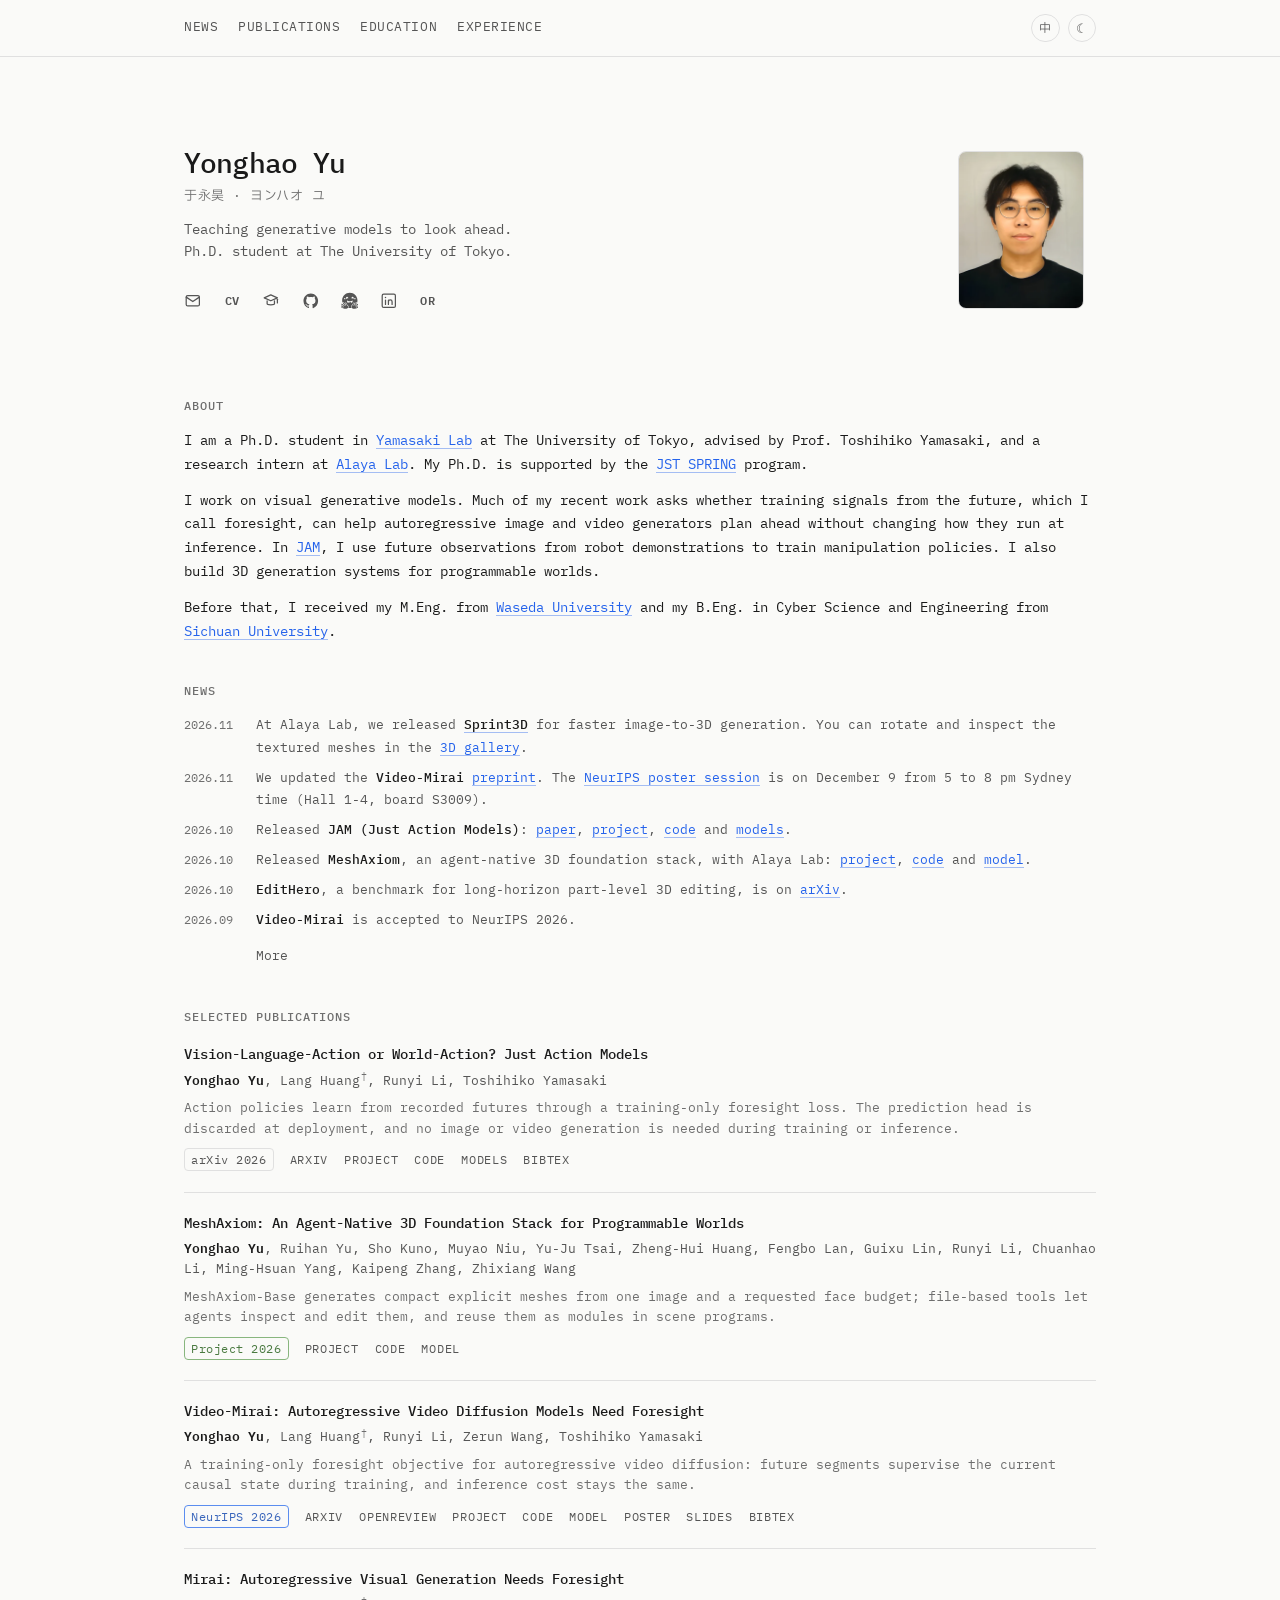
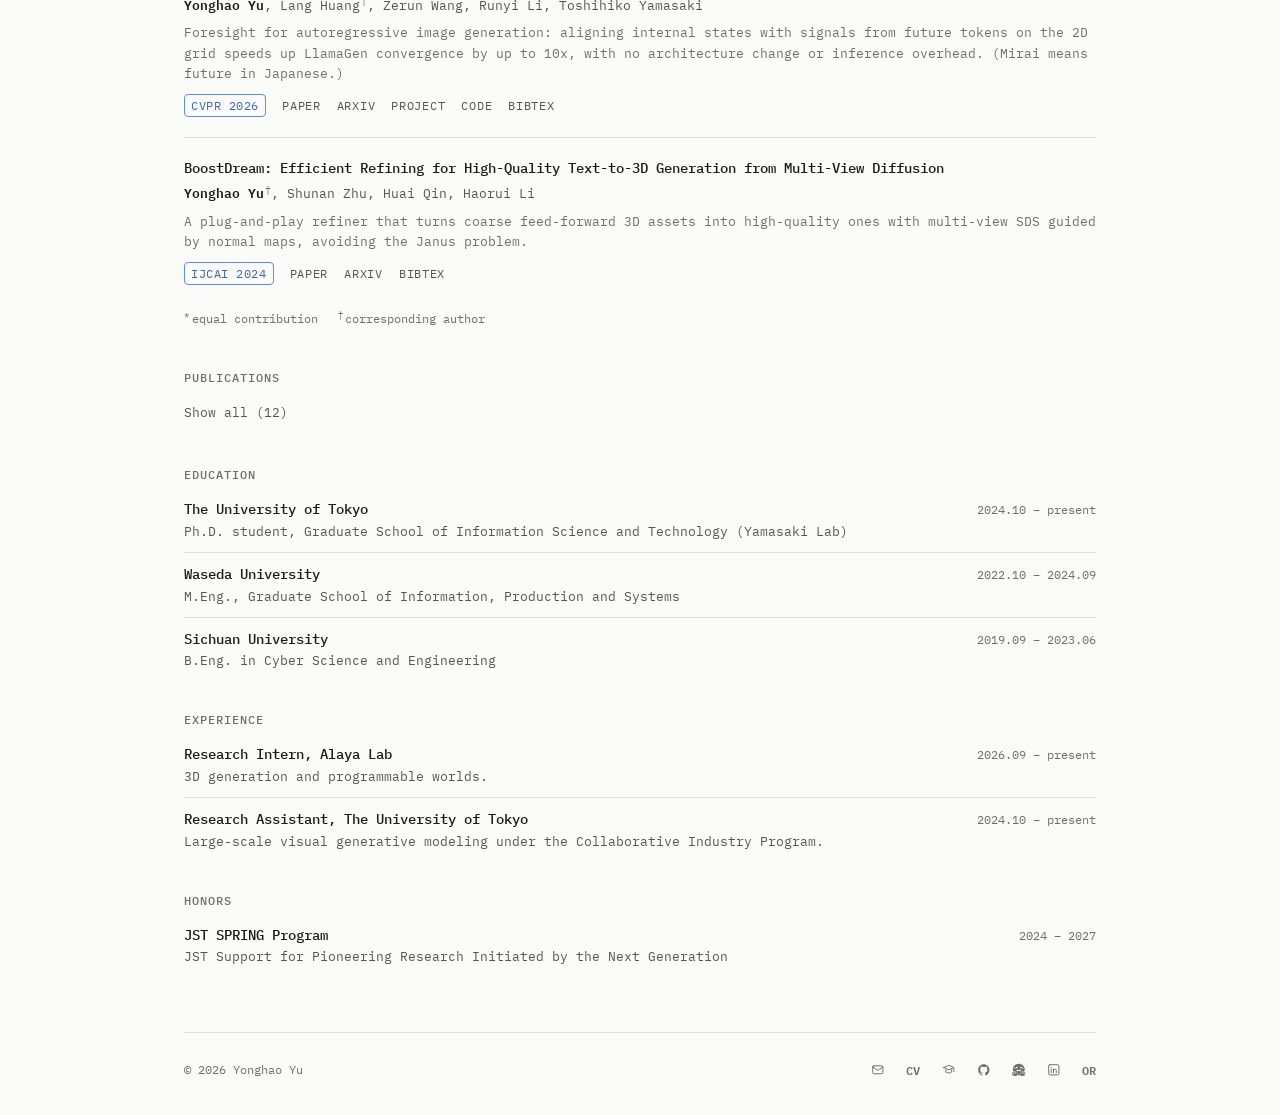
==== commit 29ffde80: "Add Sprint3D and Video-Mirai poster resources to the homepage" ====
--- a/index.html
+++ b/index.html
@@ -5,7 +5,7 @@
   <meta name="viewport" content="width=device-width, initial-scale=1">
   <meta name="format-detection" content="telephone=no">
   <title data-zh="于永昊 Yonghao Yu">Yonghao Yu</title>
-  <meta name="description" content="Ph.D. student at The University of Tokyo. Visual generative models: autoregressive image and video generation with foresight, and 3D generation." data-zh="东京大学博士生，研究视觉生成模型：带 foresight 的自回归图像与视频生成，以及 3D 生成。">
+  <meta name="description" content="Yonghao Yu is a Ph.D. student at The University of Tokyo studying autoregressive image and video generation, robot learning, and 3D asset generation." data-zh="于永昊，东京大学博士生，研究自回归图像与视频生成、机器人学习和 3D 资产生成。">
   <meta name="theme-color" content="#fafaf8">
   <script>
     /* Pre-paint: theme and language are applied before the first render, so neither flashes.
@@ -62,7 +62,7 @@
   <meta property="profile:last_name" content="Yu">
   <meta property="og:site_name" content="Yonghao Yu">
   <meta property="og:title" content="Yonghao Yu">
-  <meta property="og:description" content="Ph.D. student at The University of Tokyo. Visual generative models: autoregressive image and video generation with foresight, and 3D generation.">
+  <meta property="og:description" content="Yonghao Yu is a Ph.D. student at The University of Tokyo studying autoregressive image and video generation, robot learning, and 3D asset generation.">
   <meta property="og:url" content="https://y0urOy.github.io/">
   <meta property="og:image" content="https://y0urOy.github.io/assets/img/og.png">
   <meta property="og:image:width" content="1200">
@@ -72,7 +72,7 @@
   <meta property="og:locale:alternate" content="zh_CN">
   <meta name="twitter:card" content="summary_large_image">
   <meta name="twitter:title" content="Yonghao Yu">
-  <meta name="twitter:description" content="Ph.D. student at The University of Tokyo. Visual generative models: autoregressive image and video generation with foresight, and 3D generation.">
+  <meta name="twitter:description" content="Yonghao Yu is a Ph.D. student at The University of Tokyo studying autoregressive image and video generation, robot learning, and 3D asset generation.">
   <meta name="twitter:image" content="https://y0urOy.github.io/assets/img/og.png">
   <link rel="icon" type="image/svg+xml" href="favicon.svg">
   <link rel="apple-touch-icon" href="assets/img/apple-touch-icon.png">
@@ -97,7 +97,7 @@
     "image": "https://y0urOy.github.io/assets/img/photo.webp",
     "email": "mailto:yuyonghao@g.ecc.u-tokyo.ac.jp",
     "jobTitle": "Ph.D. student",
-    "description": "Ph.D. student at The University of Tokyo. Visual generative models: autoregressive image and video generation with foresight, and 3D generation.",
+    "description": "Yonghao Yu is a Ph.D. student at The University of Tokyo studying autoregressive image and video generation, robot learning, and 3D asset generation.",
     "affiliation": [
       {
         "@type": "CollegeOrUniversity",
@@ -125,6 +125,7 @@
     "knowsAbout": [
       "Autoregressive image and video generation",
       "foresight",
+      "Robot manipulation",
       "3D generation"
     ],
     "sameAs": [
@@ -193,8 +194,8 @@
       <div class="bio">
         <p data-lang-en>I am a Ph.D. student in <a href="https://www.cvm.t.u-tokyo.ac.jp/en/">Yamasaki Lab</a> at The University of Tokyo, advised by Prof. Toshihiko Yamasaki, and a research intern at <a href="https://alayalab.ai/" translate="no">Alaya Lab</a>. My Ph.D. is supported by the <a href="https://www.jst.go.jp/jisedai/spring/en/">JST SPRING</a> program.</p>
         <p data-lang-zh>我是东京大学<a href="https://www.cvm.t.u-tokyo.ac.jp/en/">山崎研究室（Yamasaki Lab）</a>的博士生，导师是山崎俊彦（Toshihiko Yamasaki）教授，同时在 <a href="https://alayalab.ai/" translate="no">Alaya Lab</a> 担任研究实习生。我的博士研究由 <a href="https://www.jst.go.jp/jisedai/spring/en/">JST SPRING</a> 项目资助。</p>
-        <p data-lang-en>I work on visual generative models. Much of my recent work asks whether training signals from the future, which I call foresight, can help autoregressive image and video generators plan ahead without changing how they run at inference. I also build 3D generation systems for programmable worlds.</p>
-        <p data-lang-zh>我的研究方向是视觉生成模型。近期的工作主要围绕一个问题：来自未来的训练信号（我称之为 foresight，即“预见”）能否帮助自回归图像和视频生成模型提前规划，同时不改变推理方式。我也在做面向可编程世界的 3D 生成系统。</p>
+        <p data-lang-en>I work on visual generative models. Much of my recent work asks whether training signals from the future, which I call foresight, can help autoregressive image and video generators plan ahead without changing how they run at inference. In <a href="https://y0urOy.github.io/JAM/" translate="no">JAM</a>, I use future observations from robot demonstrations to train manipulation policies. I also build 3D generation systems for programmable worlds.</p>
+        <p data-lang-zh>我的研究方向是视觉生成模型。近期的工作主要围绕一个问题：来自未来的训练信号（我称之为 foresight，即“预见”）能否帮助自回归图像和视频生成模型提前规划，同时不改变推理方式。在 <a href="https://y0urOy.github.io/JAM/" translate="no">JAM</a> 中，我把这个思路用到了机器人操作上，用演示轨迹中的后续观测来训练策略。我也在做面向可编程世界的 3D 生成系统。</p>
         <p data-lang-en>Before that, I received my M.Eng. from <a href="https://www.waseda.jp/fsci/gips/en/">Waseda University</a> and my B.Eng. in Cyber Science and Engineering from <a href="https://www.scu.edu.cn/">Sichuan University</a>.</p>
         <p data-lang-zh>此前，我在<a href="https://www.waseda.jp/fsci/gips/en/">早稻田大学</a>获得工学硕士学位，在<a href="https://www.scu.edu.cn/">四川大学</a>获得网络空间安全专业工学学士学位。</p>
       </div>
@@ -204,6 +205,16 @@
       <h2 class="section-label" id="news-h"><span data-lang-en>News</span><span data-lang-zh>动态</span></h2>
       <ul class="news-list" id="news-list">
         <li class="news-item">
+          <time datetime="2026-11">2026.11</time>
+          <p data-lang-en>At Alaya Lab, we released <a href="https://arxiv.org/abs/2611.16701"><b translate="no">Sprint3D</b></a> for faster image-to-3D generation. You can rotate and inspect the textured meshes in the <a href="https://alaya-lab.github.io/sprint3d/#demo">3D gallery</a>.</p>
+          <p data-lang-zh>我们在 Alaya Lab 发布了 <a href="https://arxiv.org/abs/2611.16701"><b translate="no">Sprint3D</b></a>，加速从单张图像生成 3D 资产。可以在 <a href="https://alaya-lab.github.io/sprint3d/#demo">3D 展示页</a>旋转查看生成的带纹理网格。</p>
+        </li>
+        <li class="news-item">
+          <time datetime="2026-11-10">2026.11</time>
+          <p data-lang-en>We updated the <b translate="no">Video-Mirai</b> <a href="https://arxiv.org/abs/2606.03971v2">preprint</a>. The <a href="https://neurips.cc/virtual/2026/loc/sydney/poster/156098">NeurIPS poster session</a> is on December 9 from 5 to 8 pm Sydney time (Hall 1-4, board S3009).</p>
+          <p data-lang-zh>我们更新了 <b translate="no">Video-Mirai</b> 的<a href="https://arxiv.org/abs/2606.03971v2">预印本</a>。<a href="https://neurips.cc/virtual/2026/loc/sydney/poster/156098">NeurIPS 海报展示</a>定于悉尼时间 12 月 9 日 17:00 至 20:00，展板号 S3009（1 至 4 号展厅）。</p>
+        </li>
+        <li class="news-item">
           <time datetime="2026-10-28">2026.10</time>
           <p data-lang-en>Released <b translate="no">JAM (Just Action Models)</b>: <a href="https://arxiv.org/abs/2610.37219">paper</a>, <a href="https://y0uroy.github.io/JAM/">project</a>, <a href="https://github.com/y0urOy/JAM">code</a> and <a href="https://huggingface.co/y0urOy/JAM">models</a>.</p>
           <p data-lang-zh>发布 <b translate="no">JAM（Just Action Models）</b>：<a href="https://arxiv.org/abs/2610.37219">论文</a>、<a href="https://y0uroy.github.io/JAM/">项目主页</a>、<a href="https://github.com/y0urOy/JAM">代码</a>和<a href="https://huggingface.co/y0urOy/JAM">模型</a>。</p>
@@ -223,15 +234,20 @@
           <p data-lang-en><b translate="no">Video-Mirai</b> is accepted to NeurIPS 2026.</p>
           <p data-lang-zh><b translate="no">Video-Mirai</b> 被 NeurIPS 2026 接收。</p>
         </li>
-        <li class="news-item">
+        <li class="news-item news-item--more">
           <time datetime="2026-09">2026.09</time>
           <p data-lang-en><b translate="no">WorldSculpt</b> and <b translate="no">KaiNinja</b> are on arXiv.</p>
           <p data-lang-zh><b translate="no">WorldSculpt</b> 和 <b translate="no">KaiNinja</b> 已发布在 arXiv。</p>
         </li>
-        <li class="news-item">
+        <li class="news-item news-item--more">
           <time datetime="2026-09">2026.09</time>
           <p data-lang-en>Joined <a href="https://alayalab.ai/" translate="no">Alaya Lab</a> as a research intern.</p>
           <p data-lang-zh>加入 <a href="https://alayalab.ai/" translate="no">Alaya Lab</a> 担任研究实习生。</p>
+        </li>
+        <li class="news-item news-item--more">
+          <time datetime="2026-06">2026.06</time>
+          <p data-lang-en>Our paper <b translate="no">FedDetox</b> appeared in the <a href="https://doi.org/10.1109/IJCNN69854.2026.11729361">IJCNN 2026 proceedings</a>.</p>
+          <p data-lang-zh>我们合作的论文 <b translate="no">FedDetox</b> 发表于 <a href="https://doi.org/10.1109/IJCNN69854.2026.11729361">IJCNN 2026 论文集</a>。</p>
         </li>
         <li class="news-item news-item--more">
           <time datetime="2026-06">2026.06</time>
@@ -319,6 +335,8 @@
                 <a href="https://y0urOy.github.io/Video-Mirai/"><span data-lang-en>Project</span><span data-lang-zh>项目主页</span></a>
                 <a href="https://github.com/y0urOy/Video-Mirai"><span data-lang-en>Code</span><span data-lang-zh>代码</span></a>
                 <a href="https://huggingface.co/y0urOy/Video-Mirai"><span data-lang-en>Model</span><span data-lang-zh>模型</span></a>
+                <a href="https://neurips.cc/media/PosterPDFs/NeurIPS%202026/156098.png"><span data-lang-en>Poster</span><span data-lang-zh>海报</span></a>
+                <a href="https://neurips.cc/media/neurips-2026/Slides/156098_cXeIxoU.pdf"><span data-lang-en>Slides</span><span data-lang-zh>幻灯片</span></a>
                 <button class="bib-btn js-only" type="button" aria-expanded="false" aria-controls="bib-video-mirai">BibTeX</button>
               </div>
             </div>
@@ -399,11 +417,42 @@
     <section class="landing-section" id="more-publications" aria-labelledby="more-publications-h">
       <h2 class="section-label" id="more-publications-h"><span data-lang-en>Publications</span><span data-lang-zh>论文</span></h2>
       <details class="pub-all">
-        <summary class="more-btn pub-all__toggle"><span class="pub-all__closed"><span data-lang-en>Show all (11)</span><span data-lang-zh>展开全部（11 篇）</span></span><span class="pub-all__open"><span data-lang-en>Hide</span><span data-lang-zh>收起</span></span></summary>
+        <summary class="more-btn pub-all__toggle"><span class="pub-all__closed"><span data-lang-en>Show all (12)</span><span data-lang-zh>展开全部（12 篇）</span></span><span class="pub-all__open"><span data-lang-en>Hide</span><span data-lang-zh>收起</span></span></summary>
         <div class="pub-years">
           <div class="pub-year">
             <h3 class="pub-year__label">2026</h3>
             <ol class="pub-list">
+              <li class="pub pub--compact">
+                <h4 class="pub__title" lang="en" translate="no"><a href="https://alaya-lab.github.io/sprint3d/">Sprint3D: Accelerating End-to-End 3D Asset Generation through Pipeline Optimization</a></h4>
+                <p class="pub__authors" lang="en" translate="no">Sho Kuno, Ruihan Yu, <span class="me">Yonghao Yu</span>, Guixu Lin, Lian Fu, Muyao Niu, Yu-Ju Tsai, Zheng-Hui Huang, Yi-Chuan Huang, Siqi Yang, Fengbo Lan, Erwin Wu, Kaipeng Zhang<sup>†</sup>, Zhixiang Wang<sup>†</sup></p>
+                <p class="pub__summary" data-lang-en>Sprint3D moves mesh processing to the GPU and distills the Pixal3D flow models. At the same export settings on one H200, median time per textured asset falls from 133 to 4.05 seconds.</p>
+                <p class="pub__summary" data-lang-zh>Sprint3D 将网格处理移到 GPU 上，并蒸馏 Pixal3D 的流模型。在单张 H200 上使用相同的导出设置，每个带纹理 3D 资产的生成耗时中位数从 133 秒降至 4.05 秒。</p>
+                <div class="pub__meta">
+                  <span class="venue" lang="en" translate="no">arXiv 2026</span>
+                  <div class="pub__links">
+                    <a href="https://arxiv.org/abs/2611.16701">arXiv</a>
+                    <a href="https://alaya-lab.github.io/sprint3d/"><span data-lang-en>Project</span><span data-lang-zh>项目主页</span></a>
+                    <a href="https://github.com/AlayaLab/sprint3d"><span data-lang-en>Code</span><span data-lang-zh>代码</span></a>
+                    <a href="https://huggingface.co/AlayaLab/sprint3d"><span data-lang-en>Weights</span><span data-lang-zh>权重</span></a>
+                    <button class="bib-btn js-only" type="button" aria-expanded="false" aria-controls="bib-sprint3d">BibTeX</button>
+                  </div>
+                </div>
+                <details translate="no" class="pub__bib" id="bib-sprint3d">
+                  <summary>BibTeX</summary>
+                  <div class="pub__bib-body"><pre lang="en"><code>@misc{kuno2026sprint3d,
+  title  = {Sprint3D: Accelerating End-to-End 3D Asset Generation through Pipeline Optimization},
+  author = {Kuno, Sho and Yu, Ruihan and Yu, Yonghao and
+            Lin, Guixu and Fu, Lian and Niu, Muyao and
+            Tsai, Yu-Ju and Huang, Zheng-Hui and Huang, Yi-Chuan and
+            Yang, Siqi and Lan, Fengbo and Wu, Erwin and
+            Zhang, Kaipeng and Wang, Zhixiang},
+  year   = {2026},
+  eprint = {2611.16701},
+  archivePrefix = {arXiv},
+  primaryClass  = {cs.CV}
+}</code></pre></div>
+                </details>
+              </li>
               <li class="pub pub--compact">
                 <h4 class="pub__title" lang="en" translate="no"><a href="https://y0uroy.github.io/JAM/">Vision-Language-Action or World-Action? Just Action Models</a></h4>
                 <p class="pub__authors" lang="en" translate="no"><span class="me">Yonghao Yu</span>, Lang Huang<sup>†</sup>, Runyi Li, Toshihiko Yamasaki</p>
@@ -540,6 +589,8 @@
                     <a href="https://y0urOy.github.io/Video-Mirai/"><span data-lang-en>Project</span><span data-lang-zh>项目主页</span></a>
                     <a href="https://github.com/y0urOy/Video-Mirai"><span data-lang-en>Code</span><span data-lang-zh>代码</span></a>
                     <a href="https://huggingface.co/y0urOy/Video-Mirai"><span data-lang-en>Model</span><span data-lang-zh>模型</span></a>
+                    <a href="https://neurips.cc/media/PosterPDFs/NeurIPS%202026/156098.png"><span data-lang-en>Poster</span><span data-lang-zh>海报</span></a>
+                    <a href="https://neurips.cc/media/neurips-2026/Slides/156098_cXeIxoU.pdf"><span data-lang-en>Slides</span><span data-lang-zh>幻灯片</span></a>
                     <button class="bib-btn js-only" type="button" aria-expanded="false" aria-controls="bib-video-mirai-all">BibTeX</button>
                   </div>
                 </div>
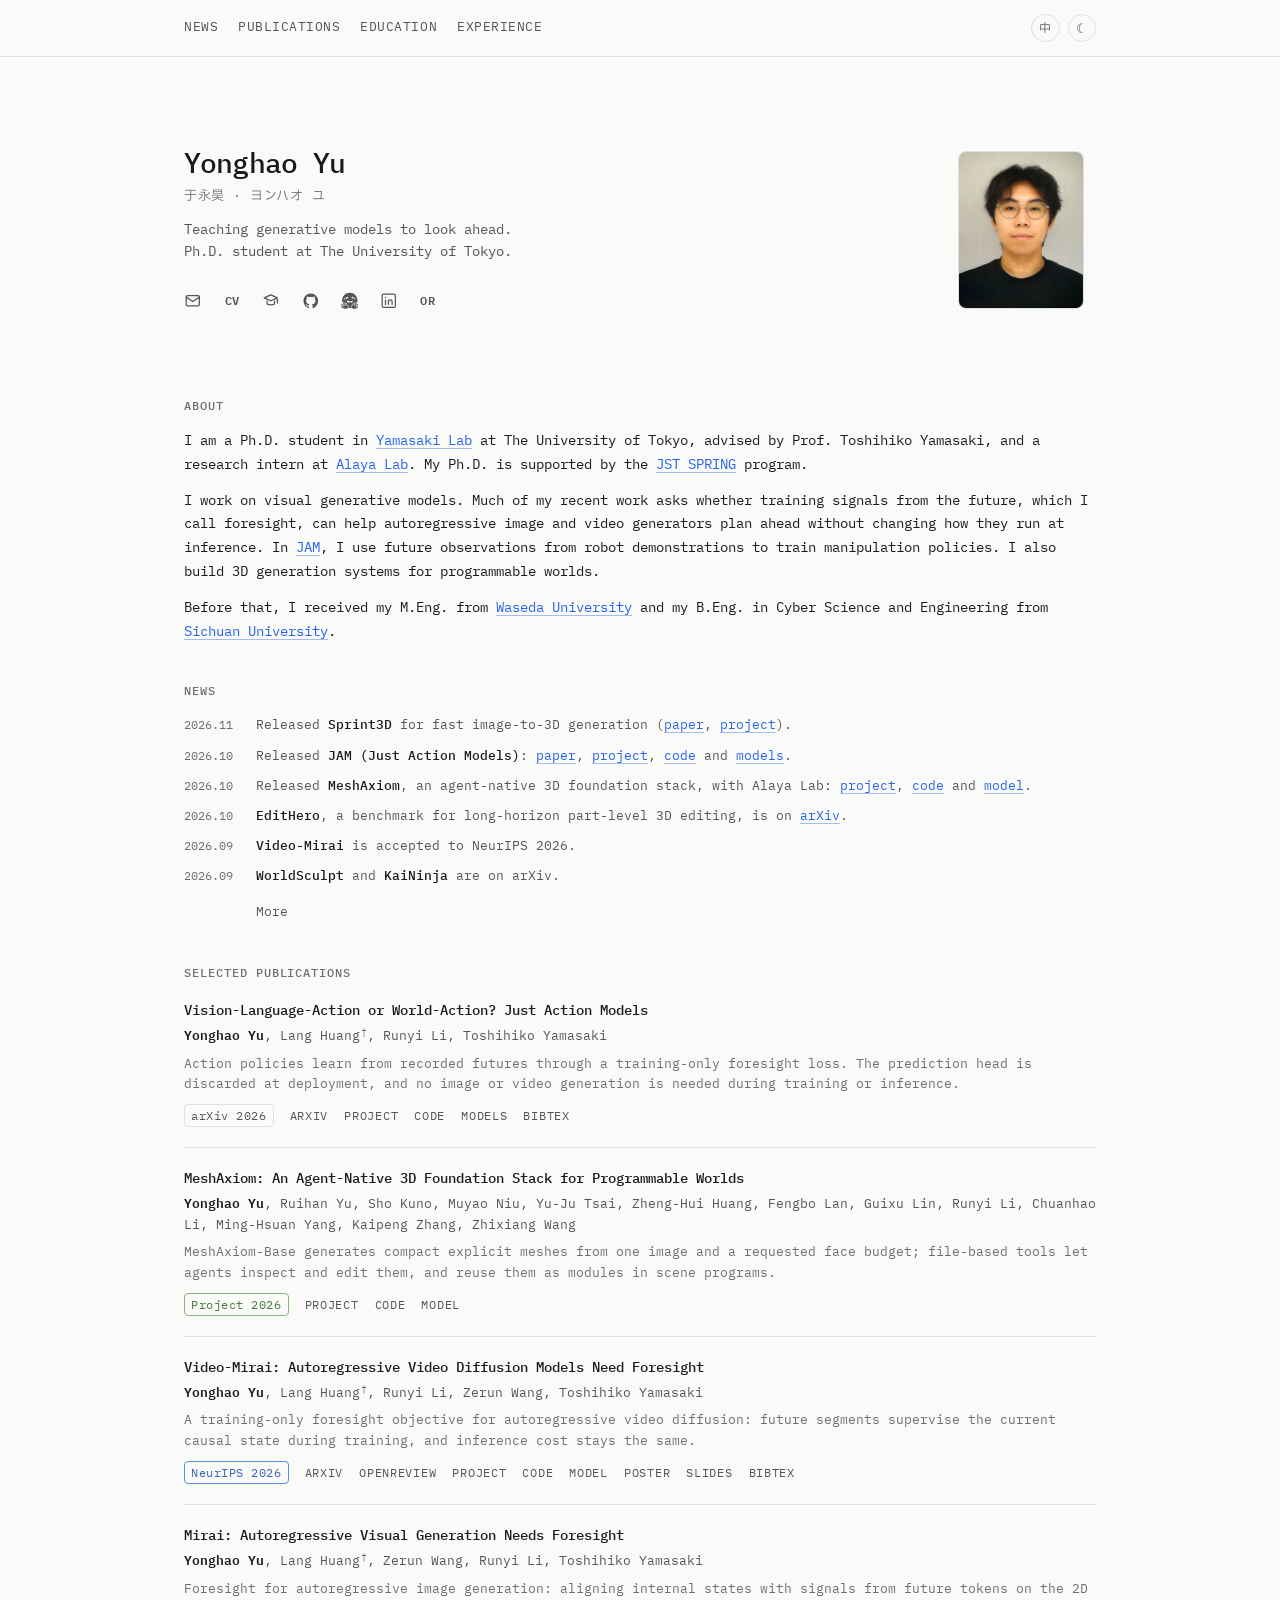
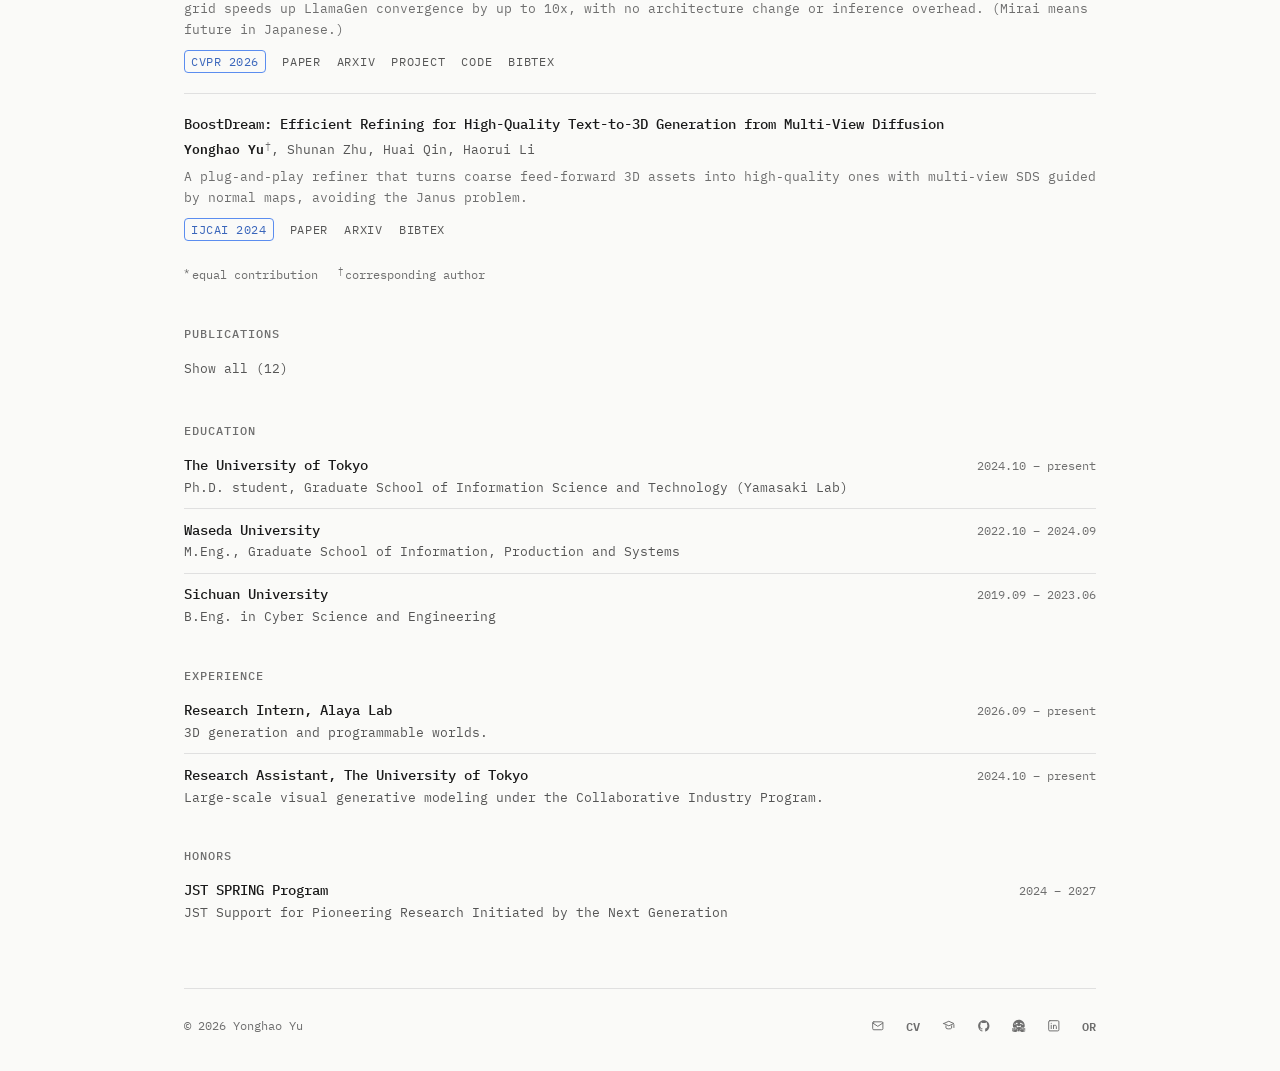
==== commit 9c4d263c: "Shorten the Sprint3D news and remove the November poster update" ====
--- a/index.html
+++ b/index.html
@@ -206,13 +206,8 @@
       <ul class="news-list" id="news-list">
         <li class="news-item">
           <time datetime="2026-11">2026.11</time>
-          <p data-lang-en>At Alaya Lab, we released <a href="https://arxiv.org/abs/2611.16701"><b translate="no">Sprint3D</b></a> for faster image-to-3D generation. You can rotate and inspect the textured meshes in the <a href="https://alaya-lab.github.io/sprint3d/#demo">3D gallery</a>.</p>
-          <p data-lang-zh>我们在 Alaya Lab 发布了 <a href="https://arxiv.org/abs/2611.16701"><b translate="no">Sprint3D</b></a>，加速从单张图像生成 3D 资产。可以在 <a href="https://alaya-lab.github.io/sprint3d/#demo">3D 展示页</a>旋转查看生成的带纹理网格。</p>
-        </li>
-        <li class="news-item">
-          <time datetime="2026-11-10">2026.11</time>
-          <p data-lang-en>We updated the <b translate="no">Video-Mirai</b> <a href="https://arxiv.org/abs/2606.03971v2">preprint</a>. The <a href="https://neurips.cc/virtual/2026/loc/sydney/poster/156098">NeurIPS poster session</a> is on December 9 from 5 to 8 pm Sydney time (Hall 1-4, board S3009).</p>
-          <p data-lang-zh>我们更新了 <b translate="no">Video-Mirai</b> 的<a href="https://arxiv.org/abs/2606.03971v2">预印本</a>。<a href="https://neurips.cc/virtual/2026/loc/sydney/poster/156098">NeurIPS 海报展示</a>定于悉尼时间 12 月 9 日 17:00 至 20:00，展板号 S3009（1 至 4 号展厅）。</p>
+          <p data-lang-en>Released <b translate="no">Sprint3D</b> for fast image-to-3D generation (<a href="https://arxiv.org/abs/2611.16701">paper</a>, <a href="https://alaya-lab.github.io/sprint3d/">project</a>).</p>
+          <p data-lang-zh>发布 <b translate="no">Sprint3D</b>，可从单张图像快速生成 3D 网格（<a href="https://arxiv.org/abs/2611.16701">论文</a>、<a href="https://alaya-lab.github.io/sprint3d/">项目主页</a>）。</p>
         </li>
         <li class="news-item">
           <time datetime="2026-10-28">2026.10</time>
@@ -234,7 +229,7 @@
           <p data-lang-en><b translate="no">Video-Mirai</b> is accepted to NeurIPS 2026.</p>
           <p data-lang-zh><b translate="no">Video-Mirai</b> 被 NeurIPS 2026 接收。</p>
         </li>
-        <li class="news-item news-item--more">
+        <li class="news-item">
           <time datetime="2026-09">2026.09</time>
           <p data-lang-en><b translate="no">WorldSculpt</b> and <b translate="no">KaiNinja</b> are on arXiv.</p>
           <p data-lang-zh><b translate="no">WorldSculpt</b> 和 <b translate="no">KaiNinja</b> 已发布在 arXiv。</p>
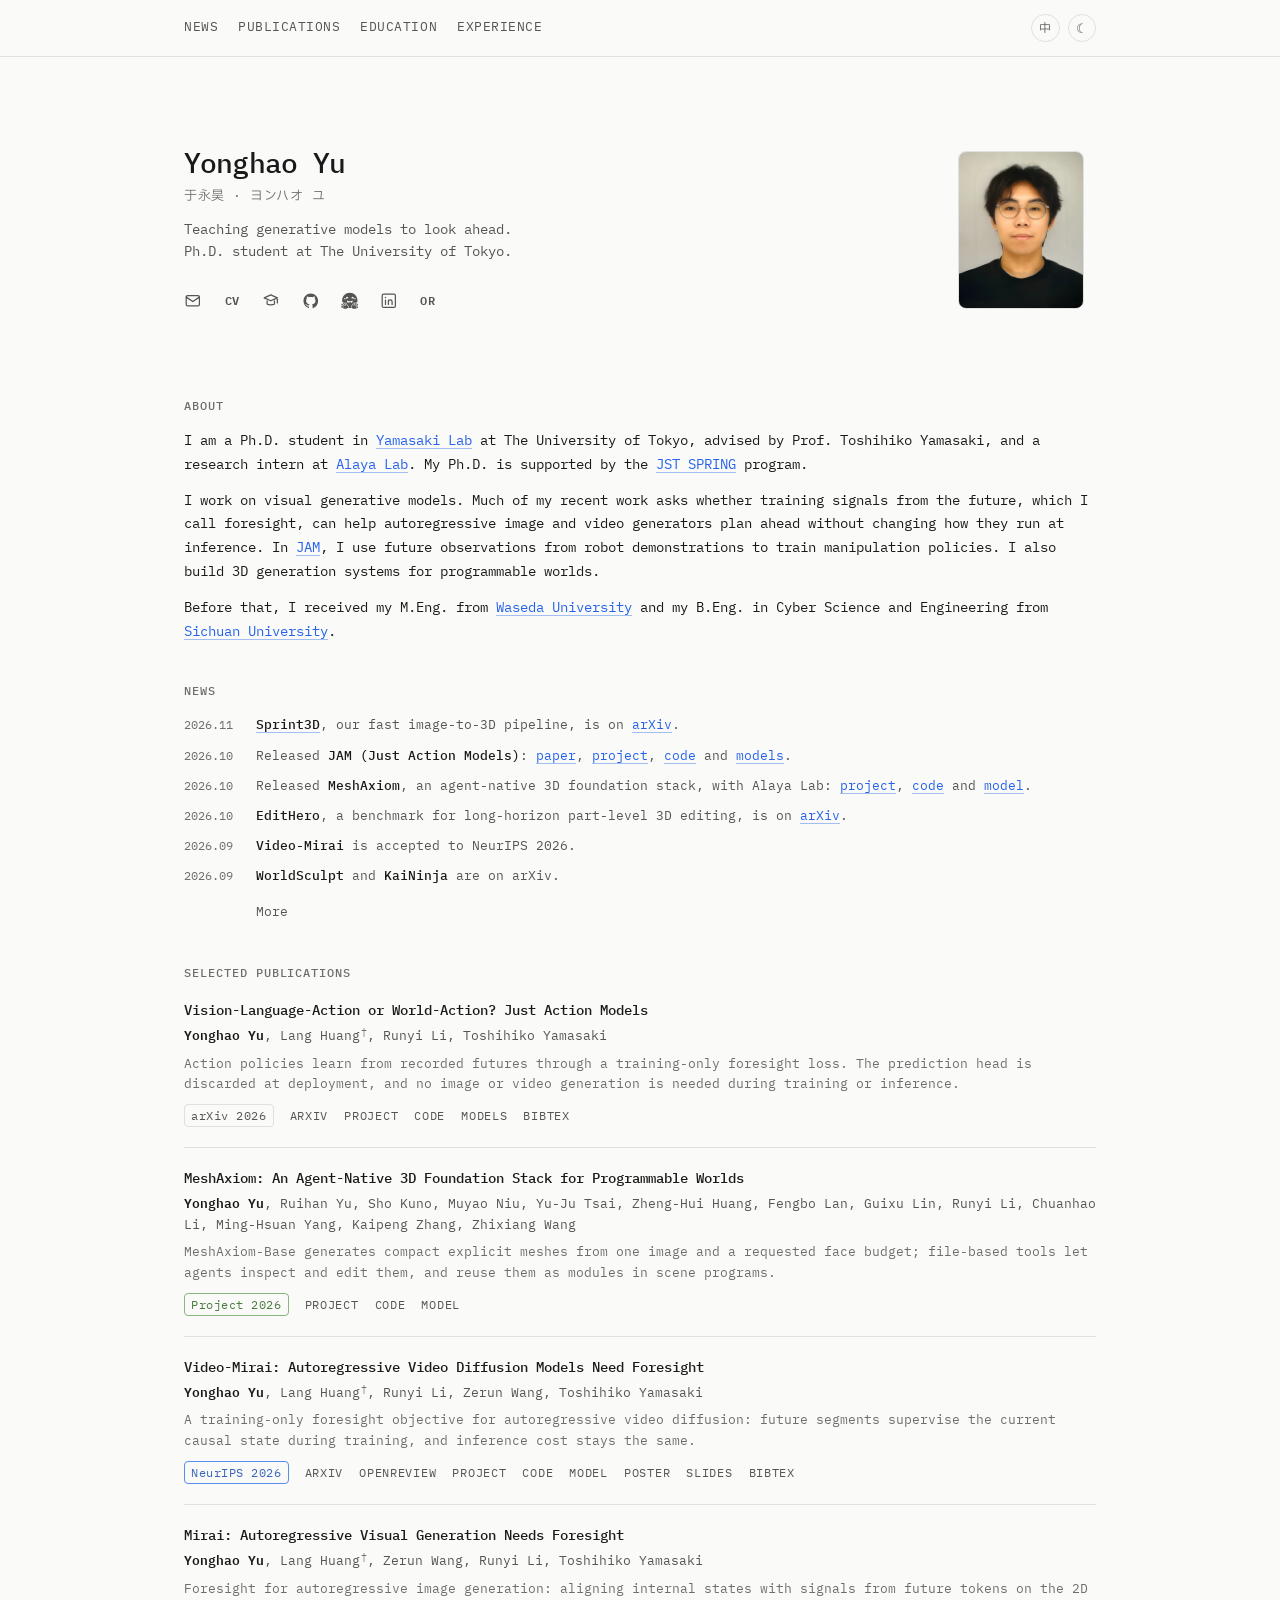
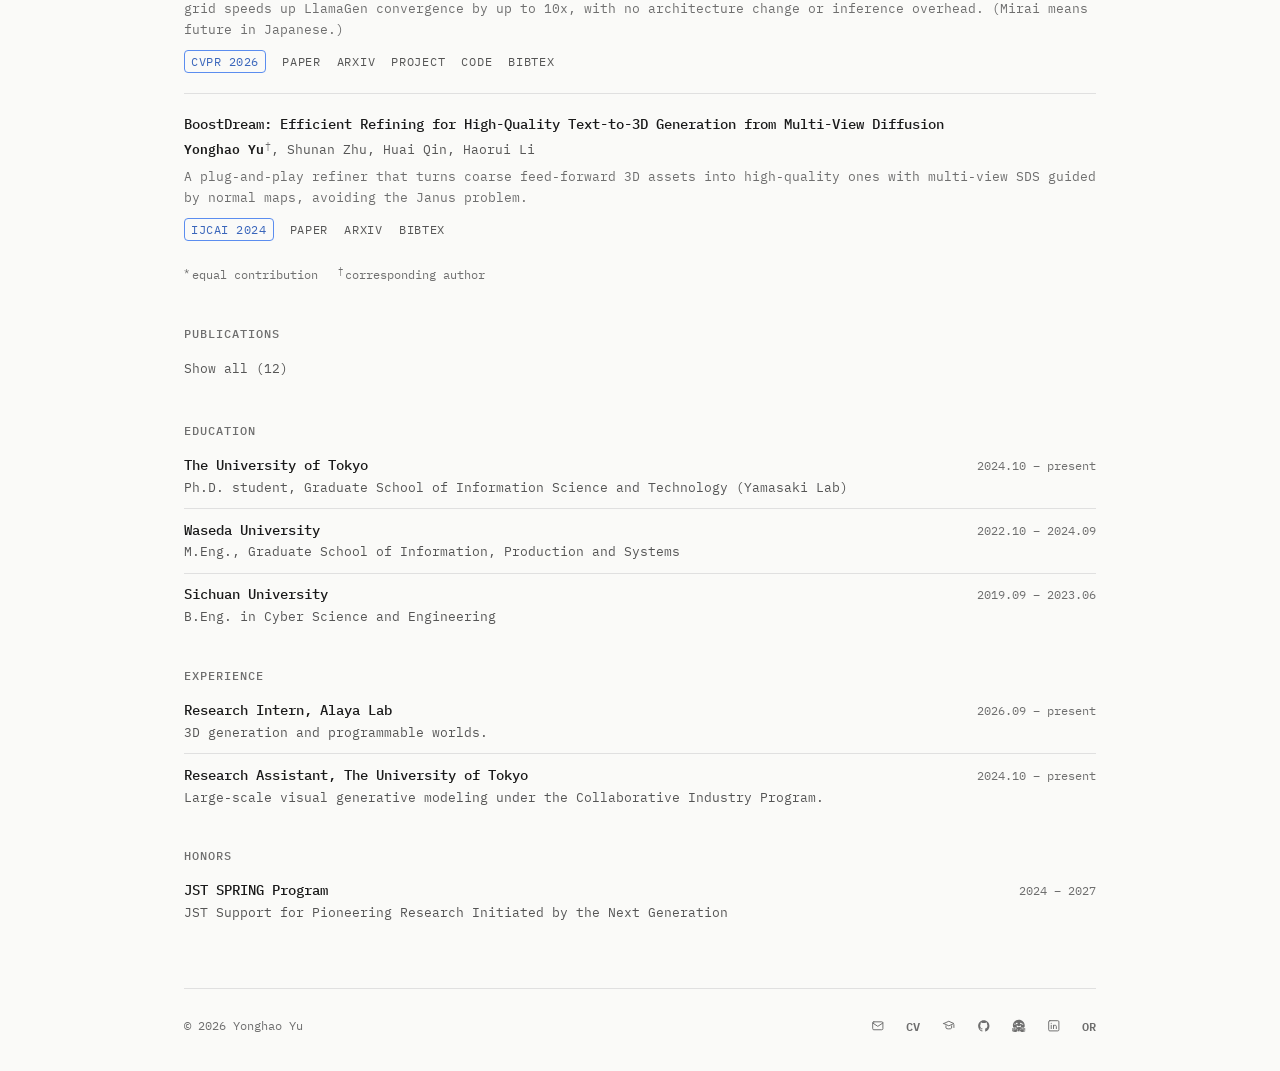
==== commit 8cd900d7: "Link Sprint3D and arXiv inline in the news entry" ====
--- a/index.html
+++ b/index.html
@@ -206,8 +206,8 @@
       <ul class="news-list" id="news-list">
         <li class="news-item">
           <time datetime="2026-11">2026.11</time>
-          <p data-lang-en>Released <b translate="no">Sprint3D</b> for fast image-to-3D generation (<a href="https://arxiv.org/abs/2611.16701">paper</a>, <a href="https://alaya-lab.github.io/sprint3d/">project</a>).</p>
-          <p data-lang-zh>发布 <b translate="no">Sprint3D</b>，可从单张图像快速生成 3D 网格（<a href="https://arxiv.org/abs/2611.16701">论文</a>、<a href="https://alaya-lab.github.io/sprint3d/">项目主页</a>）。</p>
+          <p data-lang-en><a href="https://alaya-lab.github.io/sprint3d/"><b translate="no">Sprint3D</b></a>, our fast image-to-3D pipeline, is on <a href="https://arxiv.org/abs/2611.16701">arXiv</a>.</p>
+          <p data-lang-zh>我们的快速单图转 3D 方法 <a href="https://alaya-lab.github.io/sprint3d/"><b translate="no">Sprint3D</b></a> 已发布在 <a href="https://arxiv.org/abs/2611.16701">arXiv</a>。</p>
         </li>
         <li class="news-item">
           <time datetime="2026-10-28">2026.10</time>
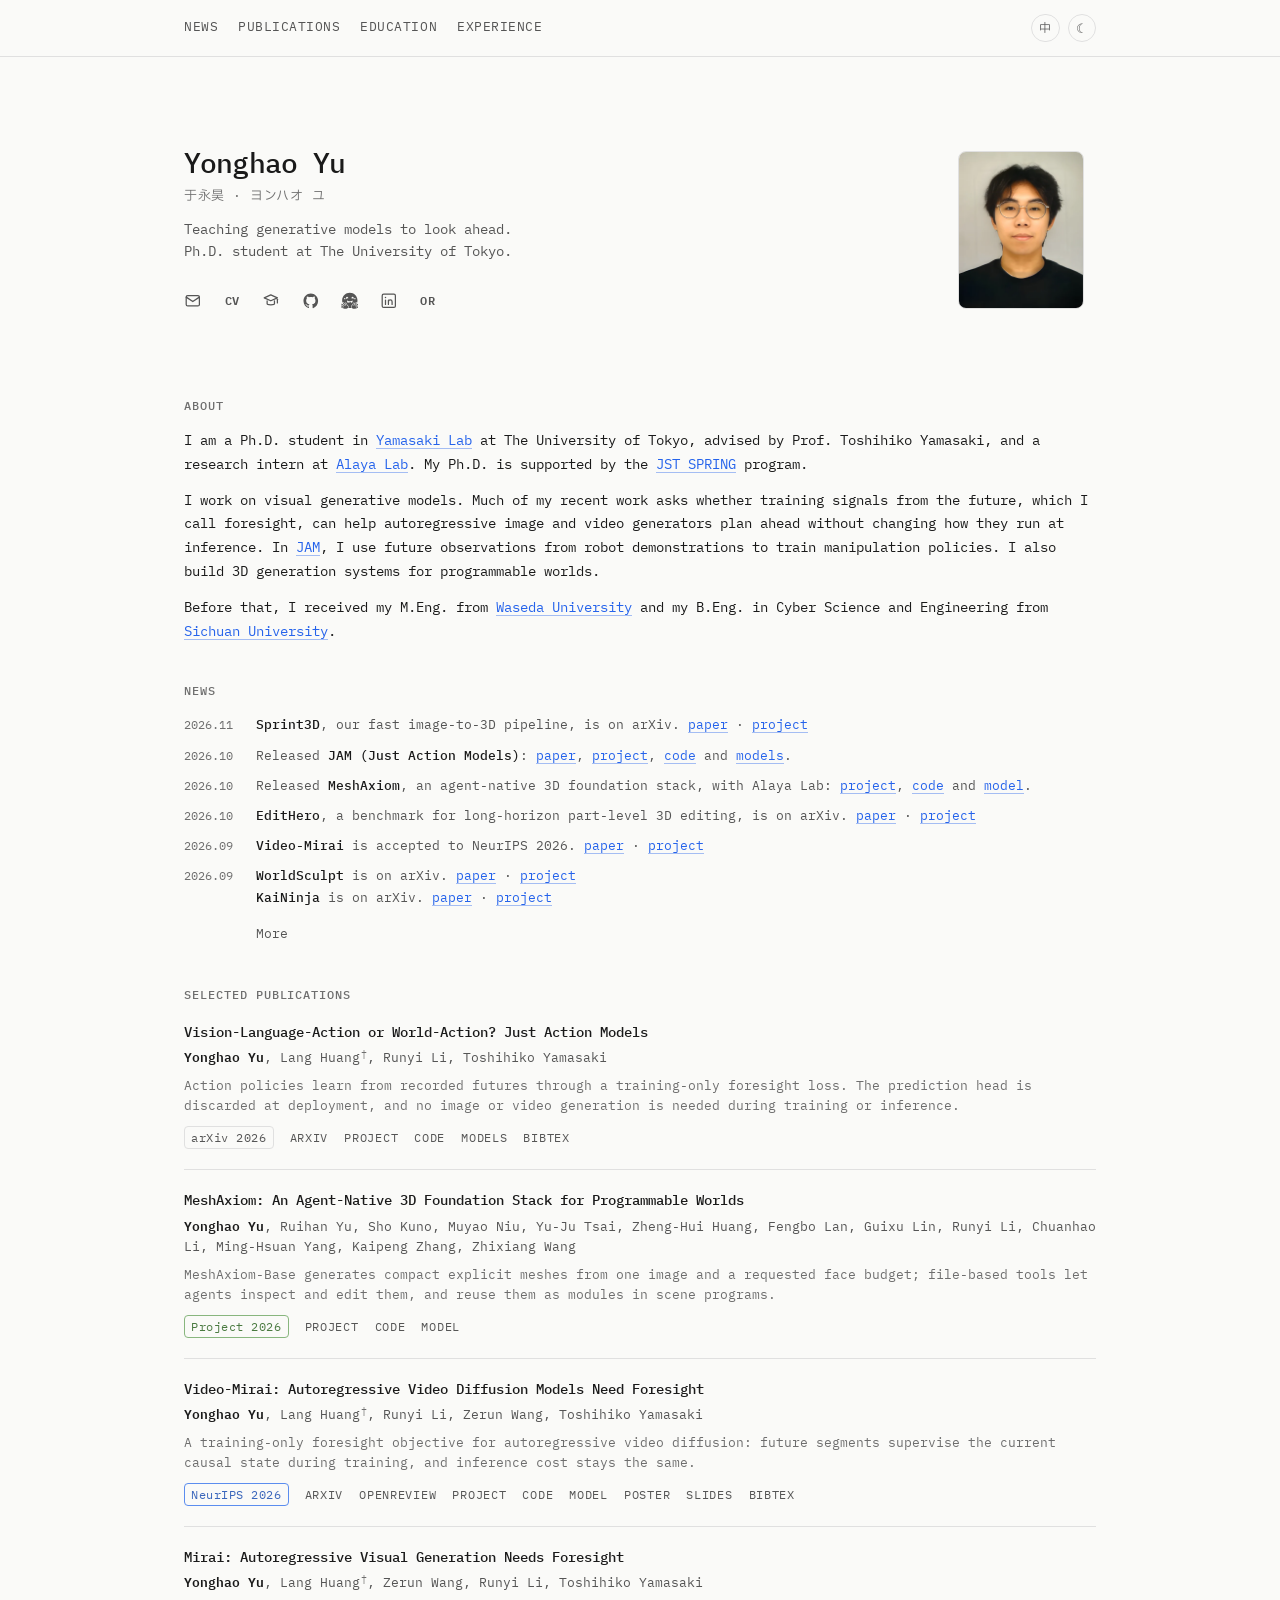
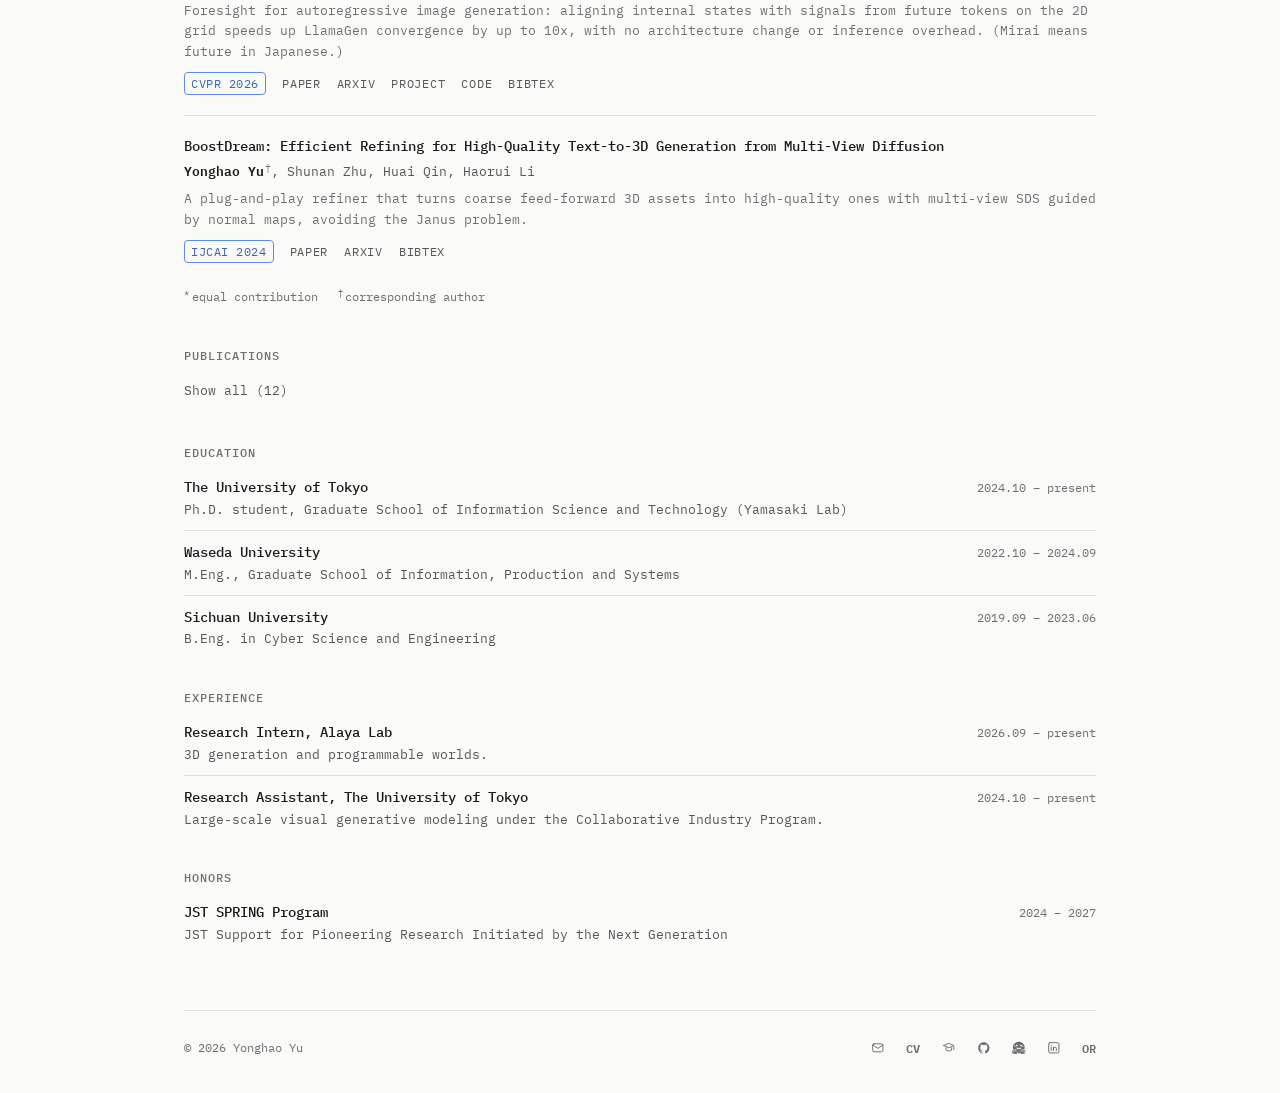
==== commit e1b03062: "Add verified paper and project links to the bilingual news entries" ====
--- a/index.html
+++ b/index.html
@@ -206,8 +206,8 @@
       <ul class="news-list" id="news-list">
         <li class="news-item">
           <time datetime="2026-11">2026.11</time>
-          <p data-lang-en><a href="https://alaya-lab.github.io/sprint3d/"><b translate="no">Sprint3D</b></a>, our fast image-to-3D pipeline, is on <a href="https://arxiv.org/abs/2611.16701">arXiv</a>.</p>
-          <p data-lang-zh>我们的快速单图转 3D 方法 <a href="https://alaya-lab.github.io/sprint3d/"><b translate="no">Sprint3D</b></a> 已发布在 <a href="https://arxiv.org/abs/2611.16701">arXiv</a>。</p>
+          <p data-lang-en><b translate="no">Sprint3D</b>, our fast image-to-3D pipeline, is on arXiv. <a href="https://arxiv.org/abs/2611.16701">paper</a> · <a href="https://alaya-lab.github.io/sprint3d/">project</a></p>
+          <p data-lang-zh>我们的快速单图转 3D 方法 <b translate="no">Sprint3D</b> 已发布在 arXiv。<a href="https://arxiv.org/abs/2611.16701">论文</a> · <a href="https://alaya-lab.github.io/sprint3d/">项目主页</a></p>
         </li>
         <li class="news-item">
           <time datetime="2026-10-28">2026.10</time>
@@ -221,18 +221,20 @@
         </li>
         <li class="news-item">
           <time datetime="2026-10">2026.10</time>
-          <p data-lang-en><b translate="no">EditHero</b>, a benchmark for long-horizon part-level 3D editing, is on <a href="https://arxiv.org/abs/2610.02298">arXiv</a>.</p>
-          <p data-lang-zh><b translate="no">EditHero</b>（长程部件级 3D 编辑基准）已发布在 <a href="https://arxiv.org/abs/2610.02298">arXiv</a>。</p>
+          <p data-lang-en><b translate="no">EditHero</b>, a benchmark for long-horizon part-level 3D editing, is on arXiv. <a href="https://arxiv.org/abs/2610.02298">paper</a> · <a href="https://alaya-lab.github.io/EditHero/">project</a></p>
+          <p data-lang-zh>长程部件级 3D 编辑基准 <b translate="no">EditHero</b> 已发布在 arXiv。<a href="https://arxiv.org/abs/2610.02298">论文</a> · <a href="https://alaya-lab.github.io/EditHero/">项目主页</a></p>
         </li>
         <li class="news-item">
           <time datetime="2026-09">2026.09</time>
-          <p data-lang-en><b translate="no">Video-Mirai</b> is accepted to NeurIPS 2026.</p>
-          <p data-lang-zh><b translate="no">Video-Mirai</b> 被 NeurIPS 2026 接收。</p>
+          <p data-lang-en><b translate="no">Video-Mirai</b> is accepted to NeurIPS 2026. <a href="https://arxiv.org/abs/2606.03971">paper</a> · <a href="https://y0urOy.github.io/Video-Mirai/">project</a></p>
+          <p data-lang-zh><b translate="no">Video-Mirai</b> 被 NeurIPS 2026 接收。<a href="https://arxiv.org/abs/2606.03971">论文</a> · <a href="https://y0urOy.github.io/Video-Mirai/">项目主页</a></p>
         </li>
         <li class="news-item">
           <time datetime="2026-09">2026.09</time>
-          <p data-lang-en><b translate="no">WorldSculpt</b> and <b translate="no">KaiNinja</b> are on arXiv.</p>
-          <p data-lang-zh><b translate="no">WorldSculpt</b> 和 <b translate="no">KaiNinja</b> 已发布在 arXiv。</p>
+          <p data-lang-en><b translate="no">WorldSculpt</b> is on arXiv. <a href="https://arxiv.org/abs/2609.05416" aria-label="WorldSculpt paper">paper</a> · <a href="https://alaya-lab.github.io/WorldSculpt/" aria-label="WorldSculpt project">project</a><br>
+            <b translate="no">KaiNinja</b> is on arXiv. <a href="https://arxiv.org/abs/2609.15659" aria-label="KaiNinja paper">paper</a> · <a href="https://alaya-lab.github.io/KaiNinja/" aria-label="KaiNinja project">project</a></p>
+          <p data-lang-zh><b translate="no">WorldSculpt</b> 已发布在 arXiv。<a href="https://arxiv.org/abs/2609.05416" aria-label="WorldSculpt 论文">论文</a> · <a href="https://alaya-lab.github.io/WorldSculpt/" aria-label="WorldSculpt 项目主页">项目主页</a><br>
+            <b translate="no">KaiNinja</b> 已发布在 arXiv。<a href="https://arxiv.org/abs/2609.15659" aria-label="KaiNinja 论文">论文</a> · <a href="https://alaya-lab.github.io/KaiNinja/" aria-label="KaiNinja 项目主页">项目主页</a></p>
         </li>
         <li class="news-item news-item--more">
           <time datetime="2026-09">2026.09</time>
@@ -241,23 +243,23 @@
         </li>
         <li class="news-item news-item--more">
           <time datetime="2026-06">2026.06</time>
-          <p data-lang-en>Our paper <b translate="no">FedDetox</b> appeared in the <a href="https://doi.org/10.1109/IJCNN69854.2026.11729361">IJCNN 2026 proceedings</a>.</p>
-          <p data-lang-zh>我们合作的论文 <b translate="no">FedDetox</b> 发表于 <a href="https://doi.org/10.1109/IJCNN69854.2026.11729361">IJCNN 2026 论文集</a>。</p>
+          <p data-lang-en>Our <a href="https://arxiv.org/abs/2604.06833">paper</a> <b translate="no">FedDetox</b> appeared in the <a href="https://doi.org/10.1109/IJCNN69854.2026.11729361">IJCNN 2026 proceedings</a>.</p>
+          <p data-lang-zh>我们合作的<a href="https://arxiv.org/abs/2604.06833">论文</a> <b translate="no">FedDetox</b> 发表于 <a href="https://doi.org/10.1109/IJCNN69854.2026.11729361">IJCNN 2026 论文集</a>。</p>
         </li>
         <li class="news-item news-item--more">
           <time datetime="2026-06">2026.06</time>
-          <p data-lang-en>Released <b translate="no">Video-Mirai</b>: <a href="https://arxiv.org/abs/2606.03971">paper</a>, <a href="https://github.com/y0urOy/Video-Mirai">code</a> and <a href="https://huggingface.co/y0urOy/Video-Mirai">model</a>.</p>
-          <p data-lang-zh>发布 <b translate="no">Video-Mirai</b>：<a href="https://arxiv.org/abs/2606.03971">论文</a>、<a href="https://github.com/y0urOy/Video-Mirai">代码</a>和<a href="https://huggingface.co/y0urOy/Video-Mirai">模型</a>。</p>
+          <p data-lang-en>Released <b translate="no">Video-Mirai</b>: <a href="https://arxiv.org/abs/2606.03971">paper</a>, <a href="https://y0urOy.github.io/Video-Mirai/">project</a>, <a href="https://github.com/y0urOy/Video-Mirai">code</a> and <a href="https://huggingface.co/y0urOy/Video-Mirai">model</a>.</p>
+          <p data-lang-zh>发布 <b translate="no">Video-Mirai</b>：<a href="https://arxiv.org/abs/2606.03971">论文</a>、<a href="https://y0urOy.github.io/Video-Mirai/">项目主页</a>、<a href="https://github.com/y0urOy/Video-Mirai">代码</a>和<a href="https://huggingface.co/y0urOy/Video-Mirai">模型</a>。</p>
         </li>
         <li class="news-item news-item--more">
           <time datetime="2026-02">2026.02</time>
-          <p data-lang-en><b translate="no">Mirai</b> is accepted to CVPR 2026.</p>
-          <p data-lang-zh><b translate="no">Mirai</b> 被 CVPR 2026 接收。</p>
+          <p data-lang-en><b translate="no">Mirai</b> is accepted to CVPR 2026. <a href="https://openaccess.thecvf.com/content/CVPR2026/html/Yu_Mirai_Autoregressive_Visual_Generation_Needs_Foresight_CVPR_2026_paper.html">paper</a> · <a href="https://y0urOy.github.io/Mirai/">project</a></p>
+          <p data-lang-zh><b translate="no">Mirai</b> 被 CVPR 2026 接收。<a href="https://openaccess.thecvf.com/content/CVPR2026/html/Yu_Mirai_Autoregressive_Visual_Generation_Needs_Foresight_CVPR_2026_paper.html">论文</a> · <a href="https://y0urOy.github.io/Mirai/">项目主页</a></p>
         </li>
         <li class="news-item news-item--more">
           <time datetime="2026-01">2026.01</time>
-          <p data-lang-en>Released <b translate="no">Mirai</b>: <a href="https://arxiv.org/abs/2601.14671">paper</a> and <a href="https://github.com/y0urOy/Mirai">code</a>.</p>
-          <p data-lang-zh>发布 <b translate="no">Mirai</b>：<a href="https://arxiv.org/abs/2601.14671">论文</a>和<a href="https://github.com/y0urOy/Mirai">代码</a>。</p>
+          <p data-lang-en>Released <b translate="no">Mirai</b>: <a href="https://arxiv.org/abs/2601.14671">paper</a>, <a href="https://y0urOy.github.io/Mirai/">project</a> and <a href="https://github.com/y0urOy/Mirai">code</a>.</p>
+          <p data-lang-zh>发布 <b translate="no">Mirai</b>：<a href="https://arxiv.org/abs/2601.14671">论文</a>、<a href="https://y0urOy.github.io/Mirai/">项目主页</a>和<a href="https://github.com/y0urOy/Mirai">代码</a>。</p>
         </li>
         <li class="news-item news-item--more">
           <time datetime="2024-10">2024.10</time>
@@ -266,8 +268,8 @@
         </li>
         <li class="news-item news-item--more">
           <time datetime="2024-04">2024.04</time>
-          <p data-lang-en><b translate="no">BoostDream</b> is accepted to IJCAI 2024.</p>
-          <p data-lang-zh><b translate="no">BoostDream</b> 被 IJCAI 2024 接收。</p>
+          <p data-lang-en><b translate="no">BoostDream</b> is accepted to IJCAI 2024. <a href="https://www.ijcai.org/proceedings/2024/598">paper</a> · <a href="https://boostdream.github.io/">project</a></p>
+          <p data-lang-zh><b translate="no">BoostDream</b> 被 IJCAI 2024 接收。<a href="https://www.ijcai.org/proceedings/2024/598">论文</a> · <a href="https://boostdream.github.io/">项目主页</a></p>
         </li>
       </ul>
       <button class="more-btn js-only" id="news-more" type="button" aria-expanded="false" aria-controls="news-list"><span class="more-btn__more"><span data-lang-en>More</span><span data-lang-zh>更多</span></span><span class="more-btn__less"><span data-lang-en>Less</span><span data-lang-zh>收起</span></span></button>
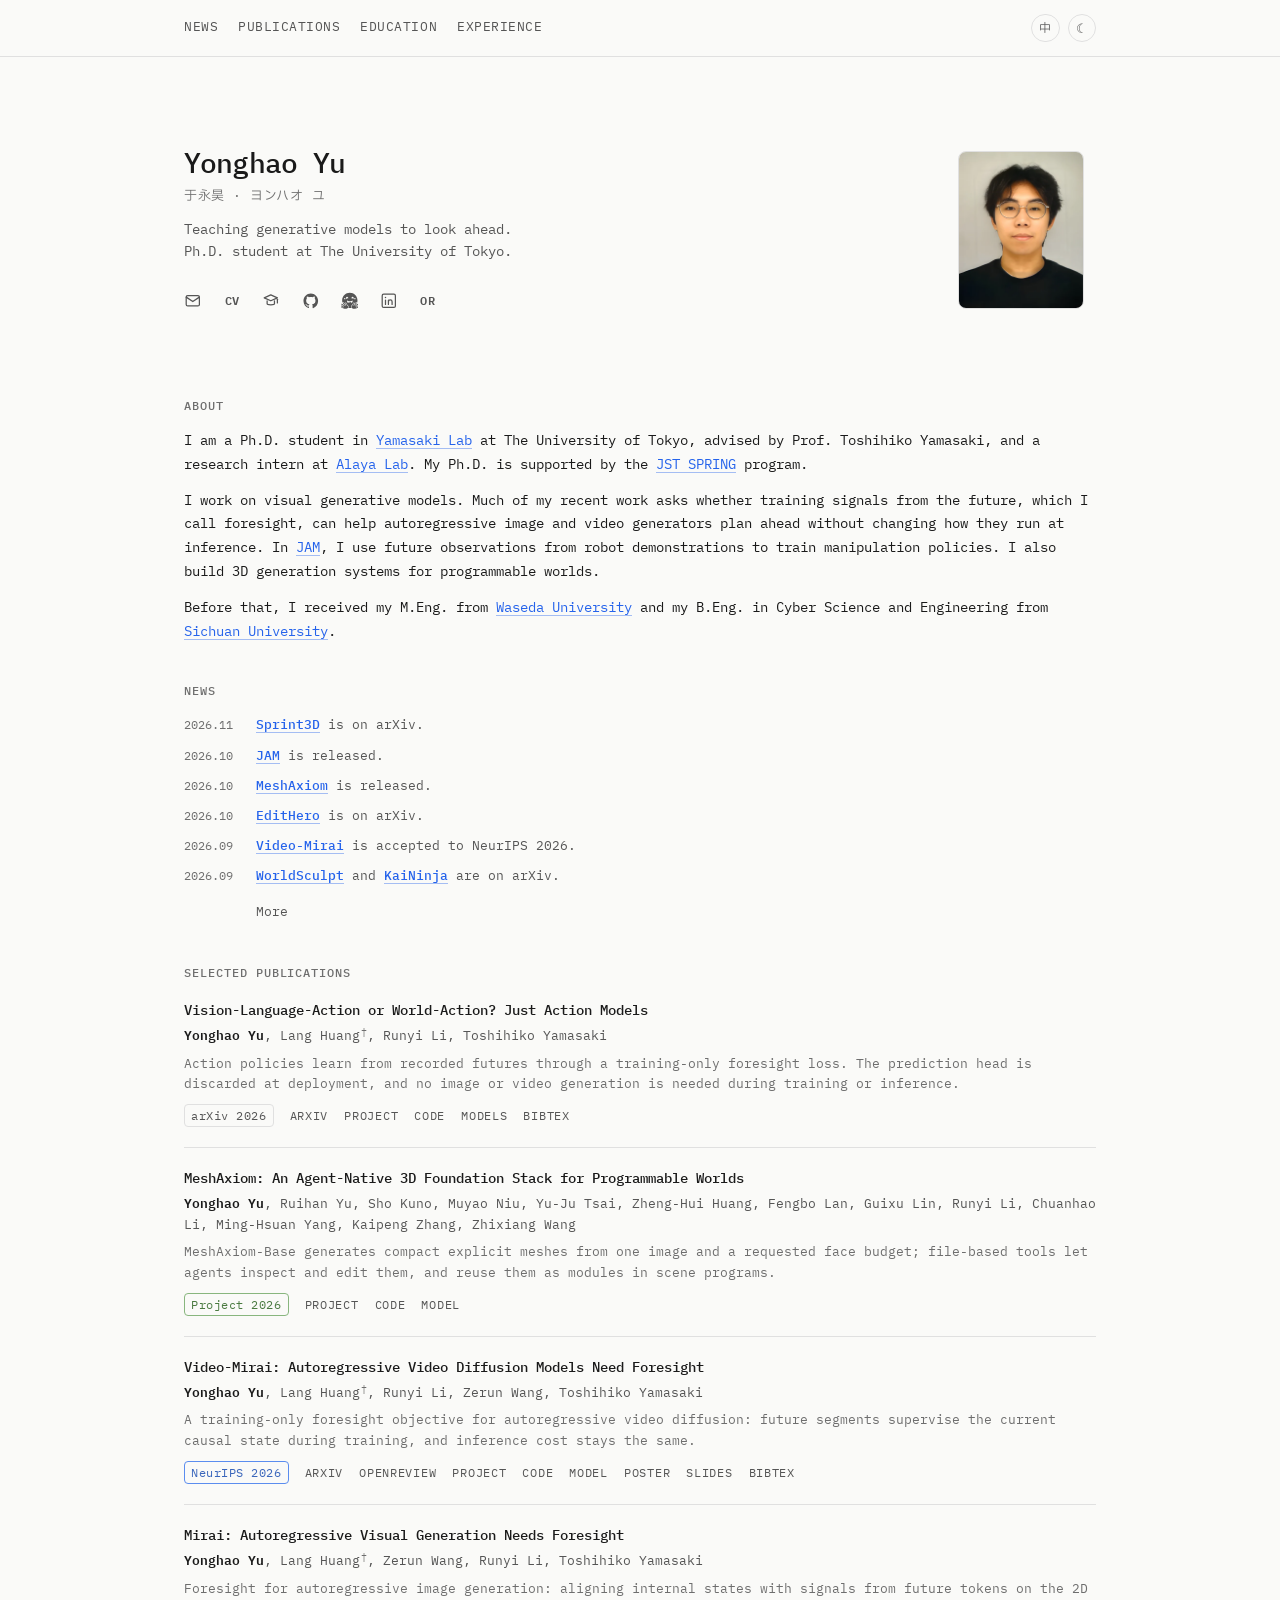
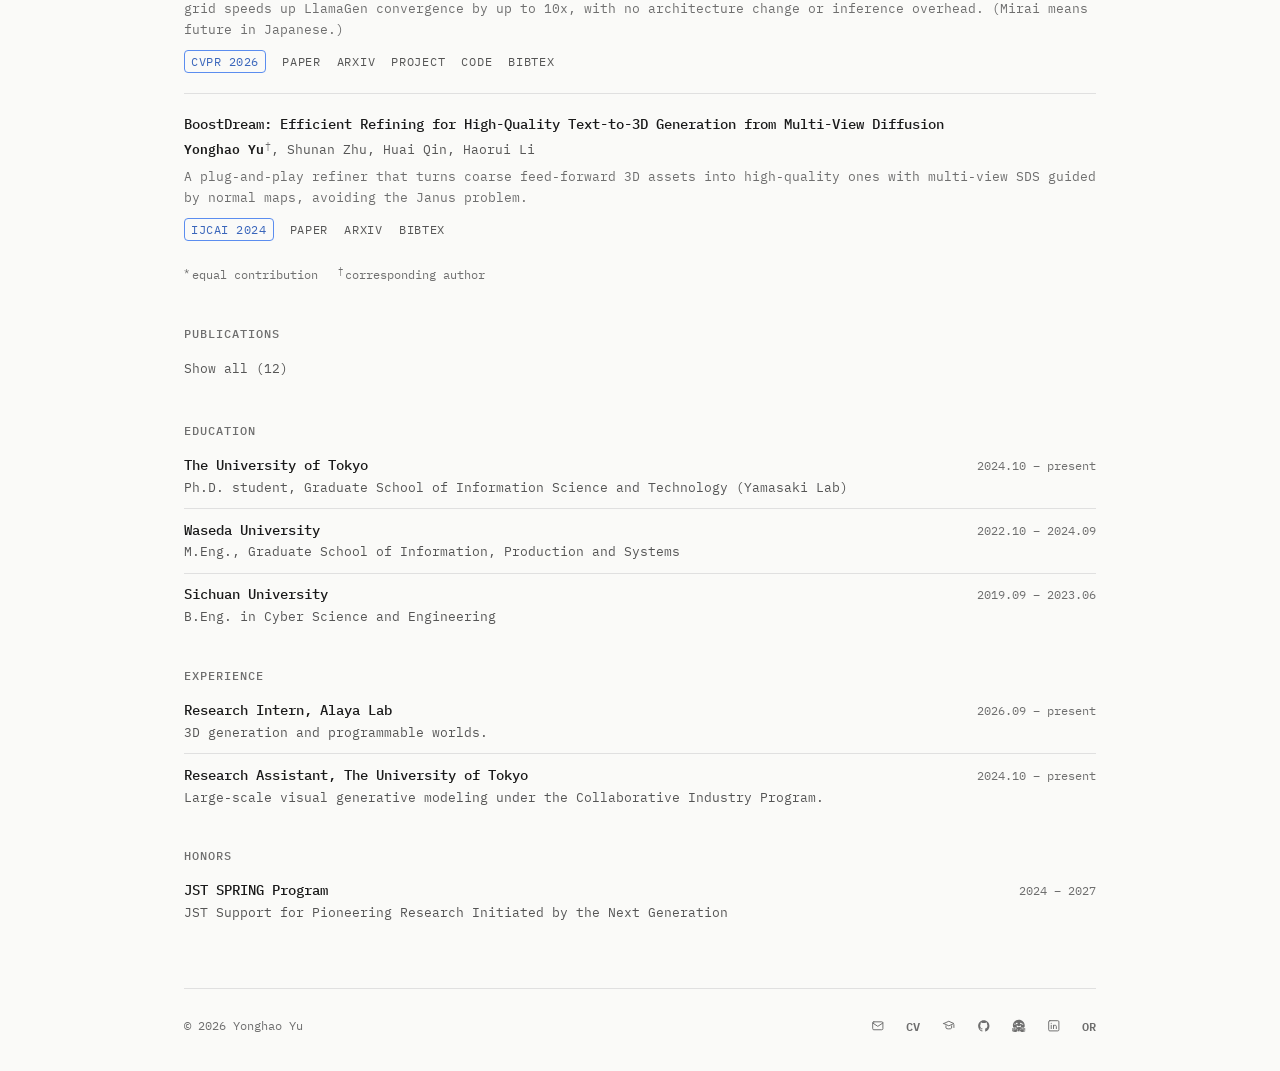
==== commit 3aafb946: "Link each news item through the work's name and align the wording Each news item is now one short se" ====
--- a/index.html
+++ b/index.html
@@ -206,35 +206,33 @@
       <ul class="news-list" id="news-list">
         <li class="news-item">
           <time datetime="2026-11">2026.11</time>
-          <p data-lang-en><b translate="no">Sprint3D</b>, our fast image-to-3D pipeline, is on arXiv. <a href="https://arxiv.org/abs/2611.16701">paper</a> · <a href="https://alaya-lab.github.io/sprint3d/">project</a></p>
-          <p data-lang-zh>我们的快速单图转 3D 方法 <b translate="no">Sprint3D</b> 已发布在 arXiv。<a href="https://arxiv.org/abs/2611.16701">论文</a> · <a href="https://alaya-lab.github.io/sprint3d/">项目主页</a></p>
+          <p data-lang-en><b translate="no"><a href="https://alaya-lab.github.io/sprint3d/">Sprint3D</a></b> is on arXiv.</p>
+          <p data-lang-zh><b translate="no"><a href="https://alaya-lab.github.io/sprint3d/">Sprint3D</a></b> 已发布在 arXiv。</p>
         </li>
         <li class="news-item">
           <time datetime="2026-10-28">2026.10</time>
-          <p data-lang-en>Released <b translate="no">JAM (Just Action Models)</b>: <a href="https://arxiv.org/abs/2610.37219">paper</a>, <a href="https://y0uroy.github.io/JAM/">project</a>, <a href="https://github.com/y0urOy/JAM">code</a> and <a href="https://huggingface.co/y0urOy/JAM">models</a>.</p>
-          <p data-lang-zh>发布 <b translate="no">JAM（Just Action Models）</b>：<a href="https://arxiv.org/abs/2610.37219">论文</a>、<a href="https://y0uroy.github.io/JAM/">项目主页</a>、<a href="https://github.com/y0urOy/JAM">代码</a>和<a href="https://huggingface.co/y0urOy/JAM">模型</a>。</p>
+          <p data-lang-en><b translate="no"><a href="https://y0uroy.github.io/JAM/">JAM</a></b> is released.</p>
+          <p data-lang-zh><b translate="no"><a href="https://y0uroy.github.io/JAM/">JAM</a></b> 已发布。</p>
         </li>
         <li class="news-item">
           <time datetime="2026-10">2026.10</time>
-          <p data-lang-en>Released <b translate="no">MeshAxiom</b>, an agent-native 3D foundation stack, with <span translate="no">Alaya Lab</span>: <a href="https://alaya-lab.github.io/MeshAxiom/">project</a>, <a href="https://github.com/AlayaLab/MeshAxiom">code</a> and <a href="https://huggingface.co/AlayaLab/MeshAxiom-Base">model</a>.</p>
-          <p data-lang-zh>与 Alaya Lab 发布 <b translate="no">MeshAxiom</b>，一个智能体原生（agent-native）的 3D 基础技术栈：<a href="https://alaya-lab.github.io/MeshAxiom/">项目主页</a>、<a href="https://github.com/AlayaLab/MeshAxiom">代码</a>和<a href="https://huggingface.co/AlayaLab/MeshAxiom-Base">模型</a>。</p>
+          <p data-lang-en><b translate="no"><a href="https://alaya-lab.github.io/MeshAxiom/">MeshAxiom</a></b> is released.</p>
+          <p data-lang-zh><b translate="no"><a href="https://alaya-lab.github.io/MeshAxiom/">MeshAxiom</a></b> 已发布。</p>
         </li>
         <li class="news-item">
           <time datetime="2026-10">2026.10</time>
-          <p data-lang-en><b translate="no">EditHero</b>, a benchmark for long-horizon part-level 3D editing, is on arXiv. <a href="https://arxiv.org/abs/2610.02298">paper</a> · <a href="https://alaya-lab.github.io/EditHero/">project</a></p>
-          <p data-lang-zh>长程部件级 3D 编辑基准 <b translate="no">EditHero</b> 已发布在 arXiv。<a href="https://arxiv.org/abs/2610.02298">论文</a> · <a href="https://alaya-lab.github.io/EditHero/">项目主页</a></p>
+          <p data-lang-en><b translate="no"><a href="https://alaya-lab.github.io/EditHero/">EditHero</a></b> is on arXiv.</p>
+          <p data-lang-zh><b translate="no"><a href="https://alaya-lab.github.io/EditHero/">EditHero</a></b> 已发布在 arXiv。</p>
         </li>
         <li class="news-item">
           <time datetime="2026-09">2026.09</time>
-          <p data-lang-en><b translate="no">Video-Mirai</b> is accepted to NeurIPS 2026. <a href="https://arxiv.org/abs/2606.03971">paper</a> · <a href="https://y0urOy.github.io/Video-Mirai/">project</a></p>
-          <p data-lang-zh><b translate="no">Video-Mirai</b> 被 NeurIPS 2026 接收。<a href="https://arxiv.org/abs/2606.03971">论文</a> · <a href="https://y0urOy.github.io/Video-Mirai/">项目主页</a></p>
+          <p data-lang-en><b translate="no"><a href="https://y0urOy.github.io/Video-Mirai/">Video-Mirai</a></b> is accepted to NeurIPS 2026.</p>
+          <p data-lang-zh><b translate="no"><a href="https://y0urOy.github.io/Video-Mirai/">Video-Mirai</a></b> 被 NeurIPS 2026 接收。</p>
         </li>
         <li class="news-item">
           <time datetime="2026-09">2026.09</time>
-          <p data-lang-en><b translate="no">WorldSculpt</b> is on arXiv. <a href="https://arxiv.org/abs/2609.05416" aria-label="WorldSculpt paper">paper</a> · <a href="https://alaya-lab.github.io/WorldSculpt/" aria-label="WorldSculpt project">project</a><br>
-            <b translate="no">KaiNinja</b> is on arXiv. <a href="https://arxiv.org/abs/2609.15659" aria-label="KaiNinja paper">paper</a> · <a href="https://alaya-lab.github.io/KaiNinja/" aria-label="KaiNinja project">project</a></p>
-          <p data-lang-zh><b translate="no">WorldSculpt</b> 已发布在 arXiv。<a href="https://arxiv.org/abs/2609.05416" aria-label="WorldSculpt 论文">论文</a> · <a href="https://alaya-lab.github.io/WorldSculpt/" aria-label="WorldSculpt 项目主页">项目主页</a><br>
-            <b translate="no">KaiNinja</b> 已发布在 arXiv。<a href="https://arxiv.org/abs/2609.15659" aria-label="KaiNinja 论文">论文</a> · <a href="https://alaya-lab.github.io/KaiNinja/" aria-label="KaiNinja 项目主页">项目主页</a></p>
+          <p data-lang-en><b translate="no"><a href="https://alaya-lab.github.io/WorldSculpt/">WorldSculpt</a></b> and <b translate="no"><a href="https://alaya-lab.github.io/KaiNinja/">KaiNinja</a></b> are on arXiv.</p>
+          <p data-lang-zh><b translate="no"><a href="https://alaya-lab.github.io/WorldSculpt/">WorldSculpt</a></b> 和 <b translate="no"><a href="https://alaya-lab.github.io/KaiNinja/">KaiNinja</a></b> 已发布在 arXiv。</p>
         </li>
         <li class="news-item news-item--more">
           <time datetime="2026-09">2026.09</time>
@@ -243,23 +241,23 @@
         </li>
         <li class="news-item news-item--more">
           <time datetime="2026-06">2026.06</time>
-          <p data-lang-en>Our <a href="https://arxiv.org/abs/2604.06833">paper</a> <b translate="no">FedDetox</b> appeared in the <a href="https://doi.org/10.1109/IJCNN69854.2026.11729361">IJCNN 2026 proceedings</a>.</p>
-          <p data-lang-zh>我们合作的<a href="https://arxiv.org/abs/2604.06833">论文</a> <b translate="no">FedDetox</b> 发表于 <a href="https://doi.org/10.1109/IJCNN69854.2026.11729361">IJCNN 2026 论文集</a>。</p>
+          <p data-lang-en><b translate="no"><a href="https://arxiv.org/abs/2604.06833">FedDetox</a></b> is published at IJCNN 2026.</p>
+          <p data-lang-zh><b translate="no"><a href="https://arxiv.org/abs/2604.06833">FedDetox</a></b> 发表于 IJCNN 2026。</p>
         </li>
         <li class="news-item news-item--more">
           <time datetime="2026-06">2026.06</time>
-          <p data-lang-en>Released <b translate="no">Video-Mirai</b>: <a href="https://arxiv.org/abs/2606.03971">paper</a>, <a href="https://y0urOy.github.io/Video-Mirai/">project</a>, <a href="https://github.com/y0urOy/Video-Mirai">code</a> and <a href="https://huggingface.co/y0urOy/Video-Mirai">model</a>.</p>
-          <p data-lang-zh>发布 <b translate="no">Video-Mirai</b>：<a href="https://arxiv.org/abs/2606.03971">论文</a>、<a href="https://y0urOy.github.io/Video-Mirai/">项目主页</a>、<a href="https://github.com/y0urOy/Video-Mirai">代码</a>和<a href="https://huggingface.co/y0urOy/Video-Mirai">模型</a>。</p>
+          <p data-lang-en><b translate="no"><a href="https://y0urOy.github.io/Video-Mirai/">Video-Mirai</a></b> is released.</p>
+          <p data-lang-zh><b translate="no"><a href="https://y0urOy.github.io/Video-Mirai/">Video-Mirai</a></b> 已发布。</p>
         </li>
         <li class="news-item news-item--more">
           <time datetime="2026-02">2026.02</time>
-          <p data-lang-en><b translate="no">Mirai</b> is accepted to CVPR 2026. <a href="https://openaccess.thecvf.com/content/CVPR2026/html/Yu_Mirai_Autoregressive_Visual_Generation_Needs_Foresight_CVPR_2026_paper.html">paper</a> · <a href="https://y0urOy.github.io/Mirai/">project</a></p>
-          <p data-lang-zh><b translate="no">Mirai</b> 被 CVPR 2026 接收。<a href="https://openaccess.thecvf.com/content/CVPR2026/html/Yu_Mirai_Autoregressive_Visual_Generation_Needs_Foresight_CVPR_2026_paper.html">论文</a> · <a href="https://y0urOy.github.io/Mirai/">项目主页</a></p>
+          <p data-lang-en><b translate="no"><a href="https://y0urOy.github.io/Mirai/">Mirai</a></b> is accepted to CVPR 2026.</p>
+          <p data-lang-zh><b translate="no"><a href="https://y0urOy.github.io/Mirai/">Mirai</a></b> 被 CVPR 2026 接收。</p>
         </li>
         <li class="news-item news-item--more">
           <time datetime="2026-01">2026.01</time>
-          <p data-lang-en>Released <b translate="no">Mirai</b>: <a href="https://arxiv.org/abs/2601.14671">paper</a>, <a href="https://y0urOy.github.io/Mirai/">project</a> and <a href="https://github.com/y0urOy/Mirai">code</a>.</p>
-          <p data-lang-zh>发布 <b translate="no">Mirai</b>：<a href="https://arxiv.org/abs/2601.14671">论文</a>、<a href="https://y0urOy.github.io/Mirai/">项目主页</a>和<a href="https://github.com/y0urOy/Mirai">代码</a>。</p>
+          <p data-lang-en><b translate="no"><a href="https://y0urOy.github.io/Mirai/">Mirai</a></b> is released.</p>
+          <p data-lang-zh><b translate="no"><a href="https://y0urOy.github.io/Mirai/">Mirai</a></b> 已发布。</p>
         </li>
         <li class="news-item news-item--more">
           <time datetime="2024-10">2024.10</time>
@@ -268,8 +266,8 @@
         </li>
         <li class="news-item news-item--more">
           <time datetime="2024-04">2024.04</time>
-          <p data-lang-en><b translate="no">BoostDream</b> is accepted to IJCAI 2024. <a href="https://www.ijcai.org/proceedings/2024/598">paper</a> · <a href="https://boostdream.github.io/">project</a></p>
-          <p data-lang-zh><b translate="no">BoostDream</b> 被 IJCAI 2024 接收。<a href="https://www.ijcai.org/proceedings/2024/598">论文</a> · <a href="https://boostdream.github.io/">项目主页</a></p>
+          <p data-lang-en><b translate="no"><a href="https://boostdream.github.io/">BoostDream</a></b> is accepted to IJCAI 2024.</p>
+          <p data-lang-zh><b translate="no"><a href="https://boostdream.github.io/">BoostDream</a></b> 被 IJCAI 2024 接收。</p>
         </li>
       </ul>
       <button class="more-btn js-only" id="news-more" type="button" aria-expanded="false" aria-controls="news-list"><span class="more-btn__more"><span data-lang-en>More</span><span data-lang-zh>更多</span></span><span class="more-btn__less"><span data-lang-en>Less</span><span data-lang-zh>收起</span></span></button>
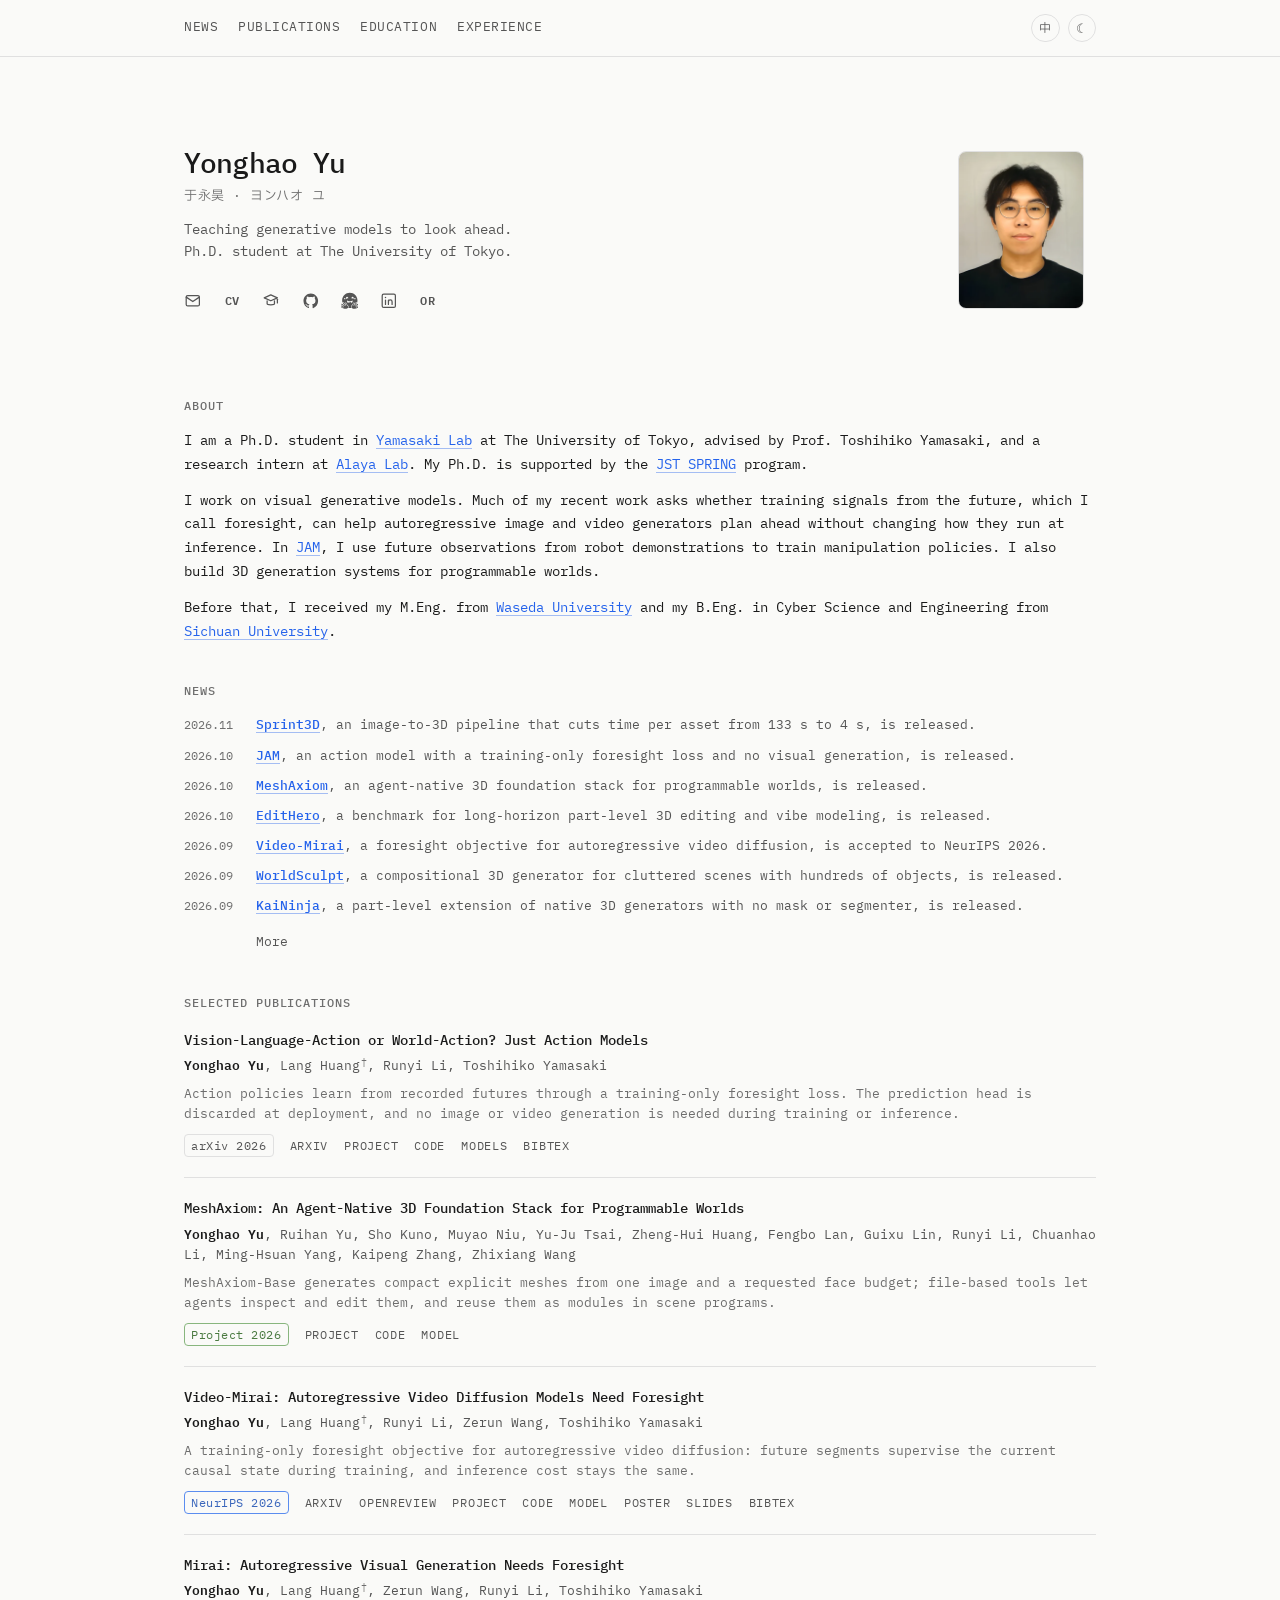
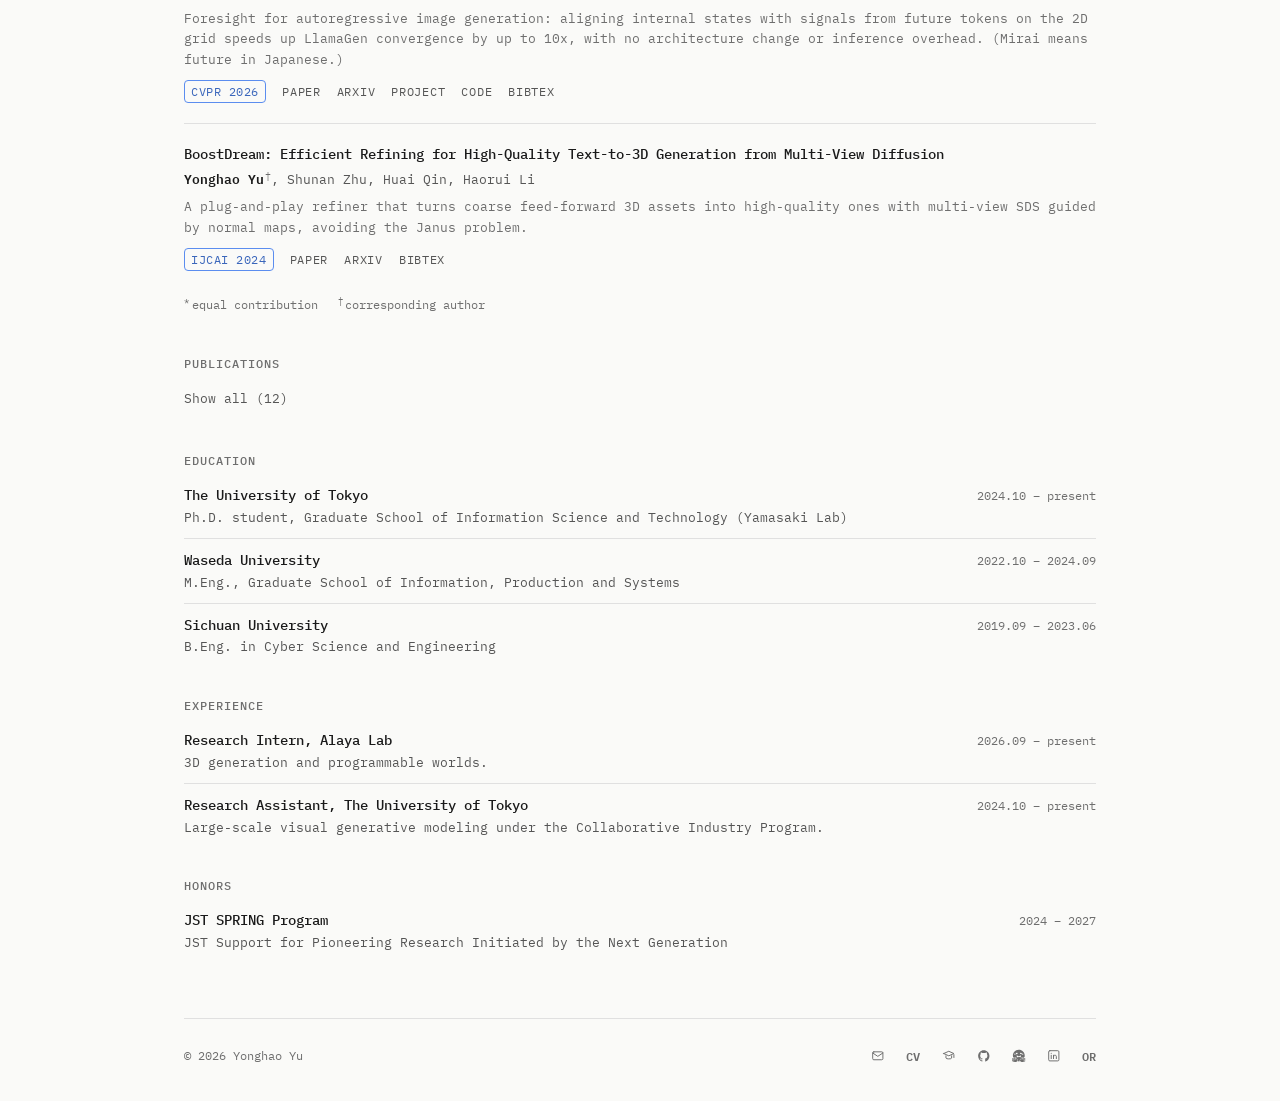
==== commit f0cf2778: "Describe each paper in the news in one line and say "is released" Every paper item now reads: name (" ====
--- a/index.html
+++ b/index.html
@@ -206,33 +206,38 @@
       <ul class="news-list" id="news-list">
         <li class="news-item">
           <time datetime="2026-11">2026.11</time>
-          <p data-lang-en><b translate="no"><a href="https://alaya-lab.github.io/sprint3d/">Sprint3D</a></b> is on arXiv.</p>
-          <p data-lang-zh><b translate="no"><a href="https://alaya-lab.github.io/sprint3d/">Sprint3D</a></b> 已发布在 arXiv。</p>
+          <p data-lang-en><b translate="no"><a href="https://alaya-lab.github.io/sprint3d/">Sprint3D</a></b>, an image-to-3D pipeline that cuts time per asset from 133 s to 4 s, is released.</p>
+          <p data-lang-zh><b translate="no"><a href="https://alaya-lab.github.io/sprint3d/">Sprint3D</a></b>，一种把单个资产耗时从 133 秒降到 4 秒的单图转 3D 方法，已发布。</p>
         </li>
         <li class="news-item">
           <time datetime="2026-10-28">2026.10</time>
-          <p data-lang-en><b translate="no"><a href="https://y0uroy.github.io/JAM/">JAM</a></b> is released.</p>
-          <p data-lang-zh><b translate="no"><a href="https://y0uroy.github.io/JAM/">JAM</a></b> 已发布。</p>
+          <p data-lang-en><b translate="no"><a href="https://y0uroy.github.io/JAM/">JAM</a></b>, an action model with a training-only foresight loss and no visual generation, is released.</p>
+          <p data-lang-zh><b translate="no"><a href="https://y0uroy.github.io/JAM/">JAM</a></b>，一个采用纯训练期 foresight 损失、无需视觉生成的动作模型，已发布。</p>
         </li>
         <li class="news-item">
           <time datetime="2026-10">2026.10</time>
-          <p data-lang-en><b translate="no"><a href="https://alaya-lab.github.io/MeshAxiom/">MeshAxiom</a></b> is released.</p>
-          <p data-lang-zh><b translate="no"><a href="https://alaya-lab.github.io/MeshAxiom/">MeshAxiom</a></b> 已发布。</p>
+          <p data-lang-en><b translate="no"><a href="https://alaya-lab.github.io/MeshAxiom/">MeshAxiom</a></b>, an agent-native 3D foundation stack for programmable worlds, is released.</p>
+          <p data-lang-zh><b translate="no"><a href="https://alaya-lab.github.io/MeshAxiom/">MeshAxiom</a></b>，一个面向可编程世界的智能体原生（agent-native）3D 基础技术栈，已发布。</p>
         </li>
         <li class="news-item">
           <time datetime="2026-10">2026.10</time>
-          <p data-lang-en><b translate="no"><a href="https://alaya-lab.github.io/EditHero/">EditHero</a></b> is on arXiv.</p>
-          <p data-lang-zh><b translate="no"><a href="https://alaya-lab.github.io/EditHero/">EditHero</a></b> 已发布在 arXiv。</p>
+          <p data-lang-en><b translate="no"><a href="https://alaya-lab.github.io/EditHero/">EditHero</a></b>, a benchmark for long-horizon part-level 3D editing and vibe modeling, is released.</p>
+          <p data-lang-zh><b translate="no"><a href="https://alaya-lab.github.io/EditHero/">EditHero</a></b>，一个面向长程部件级 3D 编辑与 vibe modeling 的基准，已发布。</p>
         </li>
         <li class="news-item">
           <time datetime="2026-09">2026.09</time>
-          <p data-lang-en><b translate="no"><a href="https://y0urOy.github.io/Video-Mirai/">Video-Mirai</a></b> is accepted to NeurIPS 2026.</p>
-          <p data-lang-zh><b translate="no"><a href="https://y0urOy.github.io/Video-Mirai/">Video-Mirai</a></b> 被 NeurIPS 2026 接收。</p>
+          <p data-lang-en><b translate="no"><a href="https://y0urOy.github.io/Video-Mirai/">Video-Mirai</a></b>, a foresight objective for autoregressive video diffusion, is accepted to NeurIPS 2026.</p>
+          <p data-lang-zh><b translate="no"><a href="https://y0urOy.github.io/Video-Mirai/">Video-Mirai</a></b>，一个面向自回归视频扩散的 foresight 训练目标，被 NeurIPS 2026 接收。</p>
         </li>
         <li class="news-item">
           <time datetime="2026-09">2026.09</time>
-          <p data-lang-en><b translate="no"><a href="https://alaya-lab.github.io/WorldSculpt/">WorldSculpt</a></b> and <b translate="no"><a href="https://alaya-lab.github.io/KaiNinja/">KaiNinja</a></b> are on arXiv.</p>
-          <p data-lang-zh><b translate="no"><a href="https://alaya-lab.github.io/WorldSculpt/">WorldSculpt</a></b> 和 <b translate="no"><a href="https://alaya-lab.github.io/KaiNinja/">KaiNinja</a></b> 已发布在 arXiv。</p>
+          <p data-lang-en><b translate="no"><a href="https://alaya-lab.github.io/WorldSculpt/">WorldSculpt</a></b>, a compositional 3D generator for cluttered scenes with hundreds of objects, is released.</p>
+          <p data-lang-zh><b translate="no"><a href="https://alaya-lab.github.io/WorldSculpt/">WorldSculpt</a></b>，一种面向含上百个物体杂乱场景的组合式 3D 生成方法，已发布。</p>
+        </li>
+        <li class="news-item">
+          <time datetime="2026-09">2026.09</time>
+          <p data-lang-en><b translate="no"><a href="https://alaya-lab.github.io/KaiNinja/">KaiNinja</a></b>, a part-level extension of native 3D generators with no mask or segmenter, is released.</p>
+          <p data-lang-zh><b translate="no"><a href="https://alaya-lab.github.io/KaiNinja/">KaiNinja</a></b>，一个无需掩码或分割器的原生 3D 生成器部件级扩展，已发布。</p>
         </li>
         <li class="news-item news-item--more">
           <time datetime="2026-09">2026.09</time>
@@ -241,23 +246,23 @@
         </li>
         <li class="news-item news-item--more">
           <time datetime="2026-06">2026.06</time>
-          <p data-lang-en><b translate="no"><a href="https://arxiv.org/abs/2604.06833">FedDetox</a></b> is published at IJCNN 2026.</p>
-          <p data-lang-zh><b translate="no"><a href="https://arxiv.org/abs/2604.06833">FedDetox</a></b> 发表于 IJCNN 2026。</p>
+          <p data-lang-en><b translate="no"><a href="https://arxiv.org/abs/2604.06833">FedDetox</a></b>, a federated alignment framework for small language models, is published at IJCNN 2026.</p>
+          <p data-lang-zh><b translate="no"><a href="https://arxiv.org/abs/2604.06833">FedDetox</a></b>，一个面向小语言模型的联邦对齐框架，发表于 IJCNN 2026。</p>
         </li>
         <li class="news-item news-item--more">
           <time datetime="2026-06">2026.06</time>
-          <p data-lang-en><b translate="no"><a href="https://y0urOy.github.io/Video-Mirai/">Video-Mirai</a></b> is released.</p>
-          <p data-lang-zh><b translate="no"><a href="https://y0urOy.github.io/Video-Mirai/">Video-Mirai</a></b> 已发布。</p>
+          <p data-lang-en><b translate="no"><a href="https://y0urOy.github.io/Video-Mirai/">Video-Mirai</a></b>, a foresight objective for autoregressive video diffusion, is released.</p>
+          <p data-lang-zh><b translate="no"><a href="https://y0urOy.github.io/Video-Mirai/">Video-Mirai</a></b>，一个面向自回归视频扩散的 foresight 训练目标，已发布。</p>
         </li>
         <li class="news-item news-item--more">
           <time datetime="2026-02">2026.02</time>
-          <p data-lang-en><b translate="no"><a href="https://y0urOy.github.io/Mirai/">Mirai</a></b> is accepted to CVPR 2026.</p>
-          <p data-lang-zh><b translate="no"><a href="https://y0urOy.github.io/Mirai/">Mirai</a></b> 被 CVPR 2026 接收。</p>
+          <p data-lang-en><b translate="no"><a href="https://y0urOy.github.io/Mirai/">Mirai</a></b>, a foresight framework for autoregressive image generation, is accepted to CVPR 2026.</p>
+          <p data-lang-zh><b translate="no"><a href="https://y0urOy.github.io/Mirai/">Mirai</a></b>，一个面向自回归图像生成的 foresight 框架，被 CVPR 2026 接收。</p>
         </li>
         <li class="news-item news-item--more">
           <time datetime="2026-01">2026.01</time>
-          <p data-lang-en><b translate="no"><a href="https://y0urOy.github.io/Mirai/">Mirai</a></b> is released.</p>
-          <p data-lang-zh><b translate="no"><a href="https://y0urOy.github.io/Mirai/">Mirai</a></b> 已发布。</p>
+          <p data-lang-en><b translate="no"><a href="https://y0urOy.github.io/Mirai/">Mirai</a></b>, a foresight framework for autoregressive image generation, is released.</p>
+          <p data-lang-zh><b translate="no"><a href="https://y0urOy.github.io/Mirai/">Mirai</a></b>，一个面向自回归图像生成的 foresight 框架，已发布。</p>
         </li>
         <li class="news-item news-item--more">
           <time datetime="2024-10">2024.10</time>
@@ -266,8 +271,8 @@
         </li>
         <li class="news-item news-item--more">
           <time datetime="2024-04">2024.04</time>
-          <p data-lang-en><b translate="no"><a href="https://boostdream.github.io/">BoostDream</a></b> is accepted to IJCAI 2024.</p>
-          <p data-lang-zh><b translate="no"><a href="https://boostdream.github.io/">BoostDream</a></b> 被 IJCAI 2024 接收。</p>
+          <p data-lang-en><b translate="no"><a href="https://boostdream.github.io/">BoostDream</a></b>, an efficient plug-and-play refiner for text-to-3D generation, is accepted to IJCAI 2024.</p>
+          <p data-lang-zh><b translate="no"><a href="https://boostdream.github.io/">BoostDream</a></b>，一个面向文本到 3D 生成的高效即插即用精炼方法，被 IJCAI 2024 接收。</p>
         </li>
       </ul>
       <button class="more-btn js-only" id="news-more" type="button" aria-expanded="false" aria-controls="news-list"><span class="more-btn__more"><span data-lang-en>More</span><span data-lang-zh>更多</span></span><span class="more-btn__less"><span data-lang-en>Less</span><span data-lang-zh>收起</span></span></button>
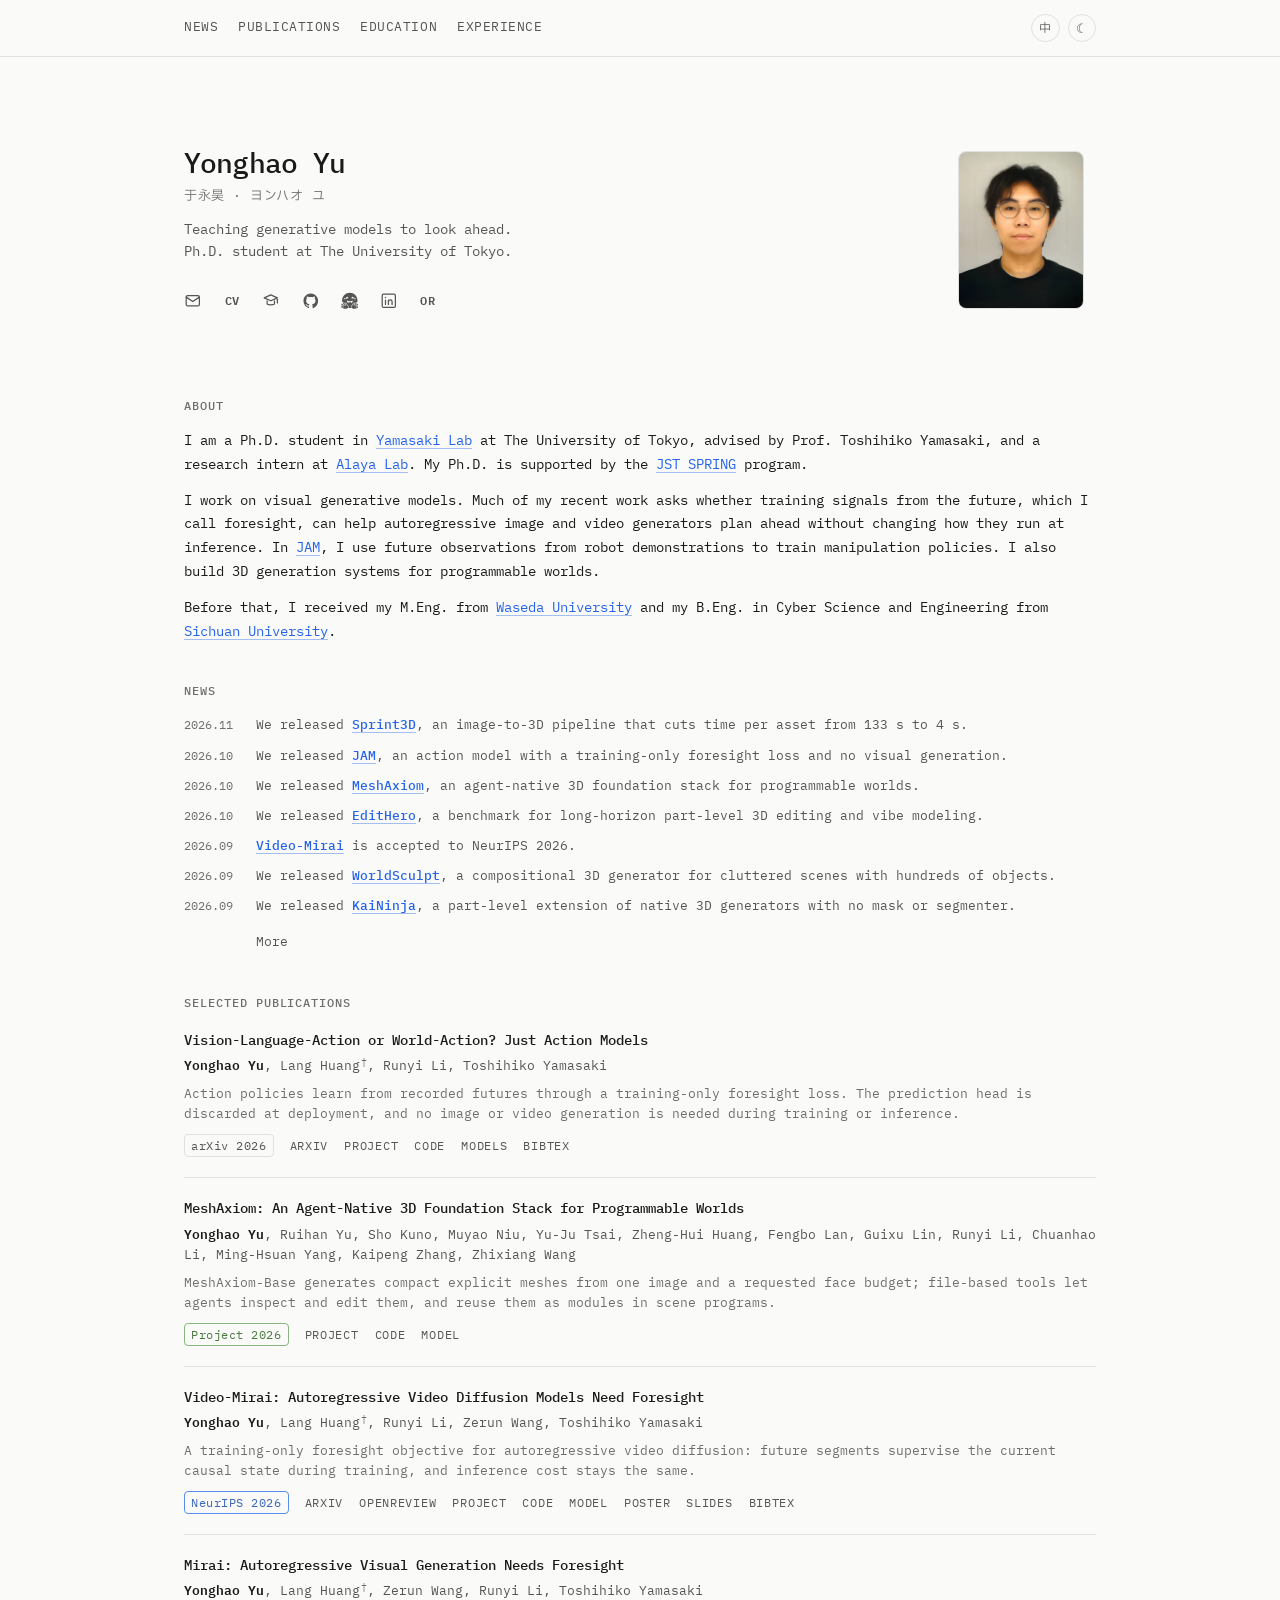
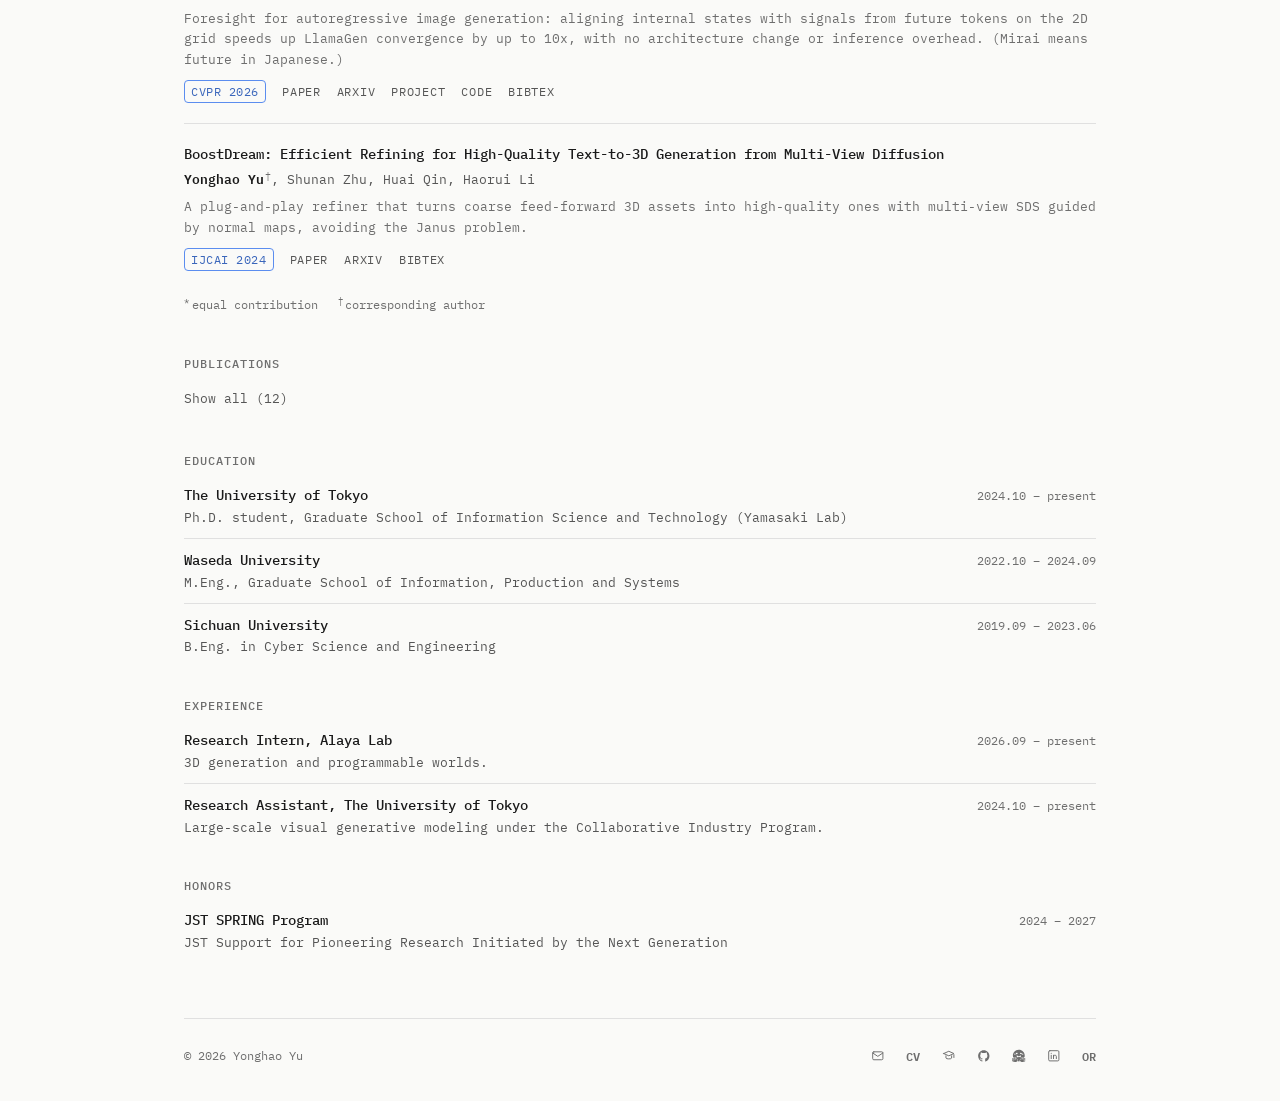
==== commit dc23cc20: "Phrase news releases as "We released ..." and drop descriptions from acceptances Release items now r" ====
--- a/index.html
+++ b/index.html
@@ -206,38 +206,38 @@
       <ul class="news-list" id="news-list">
         <li class="news-item">
           <time datetime="2026-11">2026.11</time>
-          <p data-lang-en><b translate="no"><a href="https://alaya-lab.github.io/sprint3d/">Sprint3D</a></b>, an image-to-3D pipeline that cuts time per asset from 133 s to 4 s, is released.</p>
-          <p data-lang-zh><b translate="no"><a href="https://alaya-lab.github.io/sprint3d/">Sprint3D</a></b>，一种把单个资产耗时从 133 秒降到 4 秒的单图转 3D 方法，已发布。</p>
+          <p data-lang-en>We released <b translate="no"><a href="https://alaya-lab.github.io/sprint3d/">Sprint3D</a></b>, an image-to-3D pipeline that cuts time per asset from 133 s to 4 s.</p>
+          <p data-lang-zh>我们发布了 <b translate="no"><a href="https://alaya-lab.github.io/sprint3d/">Sprint3D</a></b>，一种把单个资产耗时从 133 秒降到 4 秒的单图转 3D 方法。</p>
         </li>
         <li class="news-item">
           <time datetime="2026-10-28">2026.10</time>
-          <p data-lang-en><b translate="no"><a href="https://y0uroy.github.io/JAM/">JAM</a></b>, an action model with a training-only foresight loss and no visual generation, is released.</p>
-          <p data-lang-zh><b translate="no"><a href="https://y0uroy.github.io/JAM/">JAM</a></b>，一个采用纯训练期 foresight 损失、无需视觉生成的动作模型，已发布。</p>
+          <p data-lang-en>We released <b translate="no"><a href="https://y0uroy.github.io/JAM/">JAM</a></b>, an action model with a training-only foresight loss and no visual generation.</p>
+          <p data-lang-zh>我们发布了 <b translate="no"><a href="https://y0uroy.github.io/JAM/">JAM</a></b>，一个采用纯训练期 foresight 损失、无需视觉生成的动作模型。</p>
         </li>
         <li class="news-item">
           <time datetime="2026-10">2026.10</time>
-          <p data-lang-en><b translate="no"><a href="https://alaya-lab.github.io/MeshAxiom/">MeshAxiom</a></b>, an agent-native 3D foundation stack for programmable worlds, is released.</p>
-          <p data-lang-zh><b translate="no"><a href="https://alaya-lab.github.io/MeshAxiom/">MeshAxiom</a></b>，一个面向可编程世界的智能体原生（agent-native）3D 基础技术栈，已发布。</p>
+          <p data-lang-en>We released <b translate="no"><a href="https://alaya-lab.github.io/MeshAxiom/">MeshAxiom</a></b>, an agent-native 3D foundation stack for programmable worlds.</p>
+          <p data-lang-zh>我们发布了 <b translate="no"><a href="https://alaya-lab.github.io/MeshAxiom/">MeshAxiom</a></b>，一个面向可编程世界的智能体原生（agent-native）3D 基础技术栈。</p>
         </li>
         <li class="news-item">
           <time datetime="2026-10">2026.10</time>
-          <p data-lang-en><b translate="no"><a href="https://alaya-lab.github.io/EditHero/">EditHero</a></b>, a benchmark for long-horizon part-level 3D editing and vibe modeling, is released.</p>
-          <p data-lang-zh><b translate="no"><a href="https://alaya-lab.github.io/EditHero/">EditHero</a></b>，一个面向长程部件级 3D 编辑与 vibe modeling 的基准，已发布。</p>
+          <p data-lang-en>We released <b translate="no"><a href="https://alaya-lab.github.io/EditHero/">EditHero</a></b>, a benchmark for long-horizon part-level 3D editing and vibe modeling.</p>
+          <p data-lang-zh>我们发布了 <b translate="no"><a href="https://alaya-lab.github.io/EditHero/">EditHero</a></b>，一个面向长程部件级 3D 编辑与 vibe modeling 的基准。</p>
         </li>
         <li class="news-item">
           <time datetime="2026-09">2026.09</time>
-          <p data-lang-en><b translate="no"><a href="https://y0urOy.github.io/Video-Mirai/">Video-Mirai</a></b>, a foresight objective for autoregressive video diffusion, is accepted to NeurIPS 2026.</p>
-          <p data-lang-zh><b translate="no"><a href="https://y0urOy.github.io/Video-Mirai/">Video-Mirai</a></b>，一个面向自回归视频扩散的 foresight 训练目标，被 NeurIPS 2026 接收。</p>
+          <p data-lang-en><b translate="no"><a href="https://y0urOy.github.io/Video-Mirai/">Video-Mirai</a></b> is accepted to NeurIPS 2026.</p>
+          <p data-lang-zh><b translate="no"><a href="https://y0urOy.github.io/Video-Mirai/">Video-Mirai</a></b> 被 NeurIPS 2026 接收。</p>
         </li>
         <li class="news-item">
           <time datetime="2026-09">2026.09</time>
-          <p data-lang-en><b translate="no"><a href="https://alaya-lab.github.io/WorldSculpt/">WorldSculpt</a></b>, a compositional 3D generator for cluttered scenes with hundreds of objects, is released.</p>
-          <p data-lang-zh><b translate="no"><a href="https://alaya-lab.github.io/WorldSculpt/">WorldSculpt</a></b>，一种面向含上百个物体杂乱场景的组合式 3D 生成方法，已发布。</p>
+          <p data-lang-en>We released <b translate="no"><a href="https://alaya-lab.github.io/WorldSculpt/">WorldSculpt</a></b>, a compositional 3D generator for cluttered scenes with hundreds of objects.</p>
+          <p data-lang-zh>我们发布了 <b translate="no"><a href="https://alaya-lab.github.io/WorldSculpt/">WorldSculpt</a></b>，一种面向含上百个物体杂乱场景的组合式 3D 生成方法。</p>
         </li>
         <li class="news-item">
           <time datetime="2026-09">2026.09</time>
-          <p data-lang-en><b translate="no"><a href="https://alaya-lab.github.io/KaiNinja/">KaiNinja</a></b>, a part-level extension of native 3D generators with no mask or segmenter, is released.</p>
-          <p data-lang-zh><b translate="no"><a href="https://alaya-lab.github.io/KaiNinja/">KaiNinja</a></b>，一个无需掩码或分割器的原生 3D 生成器部件级扩展，已发布。</p>
+          <p data-lang-en>We released <b translate="no"><a href="https://alaya-lab.github.io/KaiNinja/">KaiNinja</a></b>, a part-level extension of native 3D generators with no mask or segmenter.</p>
+          <p data-lang-zh>我们发布了 <b translate="no"><a href="https://alaya-lab.github.io/KaiNinja/">KaiNinja</a></b>，一个无需掩码或分割器的原生 3D 生成器部件级扩展。</p>
         </li>
         <li class="news-item news-item--more">
           <time datetime="2026-09">2026.09</time>
@@ -246,23 +246,23 @@
         </li>
         <li class="news-item news-item--more">
           <time datetime="2026-06">2026.06</time>
-          <p data-lang-en><b translate="no"><a href="https://arxiv.org/abs/2604.06833">FedDetox</a></b>, a federated alignment framework for small language models, is published at IJCNN 2026.</p>
-          <p data-lang-zh><b translate="no"><a href="https://arxiv.org/abs/2604.06833">FedDetox</a></b>，一个面向小语言模型的联邦对齐框架，发表于 IJCNN 2026。</p>
+          <p data-lang-en><b translate="no"><a href="https://arxiv.org/abs/2604.06833">FedDetox</a></b> is published at IJCNN 2026.</p>
+          <p data-lang-zh><b translate="no"><a href="https://arxiv.org/abs/2604.06833">FedDetox</a></b> 发表于 IJCNN 2026。</p>
         </li>
         <li class="news-item news-item--more">
           <time datetime="2026-06">2026.06</time>
-          <p data-lang-en><b translate="no"><a href="https://y0urOy.github.io/Video-Mirai/">Video-Mirai</a></b>, a foresight objective for autoregressive video diffusion, is released.</p>
-          <p data-lang-zh><b translate="no"><a href="https://y0urOy.github.io/Video-Mirai/">Video-Mirai</a></b>，一个面向自回归视频扩散的 foresight 训练目标，已发布。</p>
+          <p data-lang-en>We released <b translate="no"><a href="https://y0urOy.github.io/Video-Mirai/">Video-Mirai</a></b>, a foresight objective for autoregressive video diffusion.</p>
+          <p data-lang-zh>我们发布了 <b translate="no"><a href="https://y0urOy.github.io/Video-Mirai/">Video-Mirai</a></b>，一个面向自回归视频扩散的 foresight 训练目标。</p>
         </li>
         <li class="news-item news-item--more">
           <time datetime="2026-02">2026.02</time>
-          <p data-lang-en><b translate="no"><a href="https://y0urOy.github.io/Mirai/">Mirai</a></b>, a foresight framework for autoregressive image generation, is accepted to CVPR 2026.</p>
-          <p data-lang-zh><b translate="no"><a href="https://y0urOy.github.io/Mirai/">Mirai</a></b>，一个面向自回归图像生成的 foresight 框架，被 CVPR 2026 接收。</p>
+          <p data-lang-en><b translate="no"><a href="https://y0urOy.github.io/Mirai/">Mirai</a></b> is accepted to CVPR 2026.</p>
+          <p data-lang-zh><b translate="no"><a href="https://y0urOy.github.io/Mirai/">Mirai</a></b> 被 CVPR 2026 接收。</p>
         </li>
         <li class="news-item news-item--more">
           <time datetime="2026-01">2026.01</time>
-          <p data-lang-en><b translate="no"><a href="https://y0urOy.github.io/Mirai/">Mirai</a></b>, a foresight framework for autoregressive image generation, is released.</p>
-          <p data-lang-zh><b translate="no"><a href="https://y0urOy.github.io/Mirai/">Mirai</a></b>，一个面向自回归图像生成的 foresight 框架，已发布。</p>
+          <p data-lang-en>We released <b translate="no"><a href="https://y0urOy.github.io/Mirai/">Mirai</a></b>, a foresight framework for autoregressive image generation.</p>
+          <p data-lang-zh>我们发布了 <b translate="no"><a href="https://y0urOy.github.io/Mirai/">Mirai</a></b>，一个面向自回归图像生成的 foresight 框架。</p>
         </li>
         <li class="news-item news-item--more">
           <time datetime="2024-10">2024.10</time>
@@ -271,8 +271,8 @@
         </li>
         <li class="news-item news-item--more">
           <time datetime="2024-04">2024.04</time>
-          <p data-lang-en><b translate="no"><a href="https://boostdream.github.io/">BoostDream</a></b>, an efficient plug-and-play refiner for text-to-3D generation, is accepted to IJCAI 2024.</p>
-          <p data-lang-zh><b translate="no"><a href="https://boostdream.github.io/">BoostDream</a></b>，一个面向文本到 3D 生成的高效即插即用精炼方法，被 IJCAI 2024 接收。</p>
+          <p data-lang-en><b translate="no"><a href="https://boostdream.github.io/">BoostDream</a></b> is accepted to IJCAI 2024.</p>
+          <p data-lang-zh><b translate="no"><a href="https://boostdream.github.io/">BoostDream</a></b> 被 IJCAI 2024 接收。</p>
         </li>
       </ul>
       <button class="more-btn js-only" id="news-more" type="button" aria-expanded="false" aria-controls="news-list"><span class="more-btn__more"><span data-lang-en>More</span><span data-lang-zh>更多</span></span><span class="more-btn__less"><span data-lang-en>Less</span><span data-lang-zh>收起</span></span></button>
